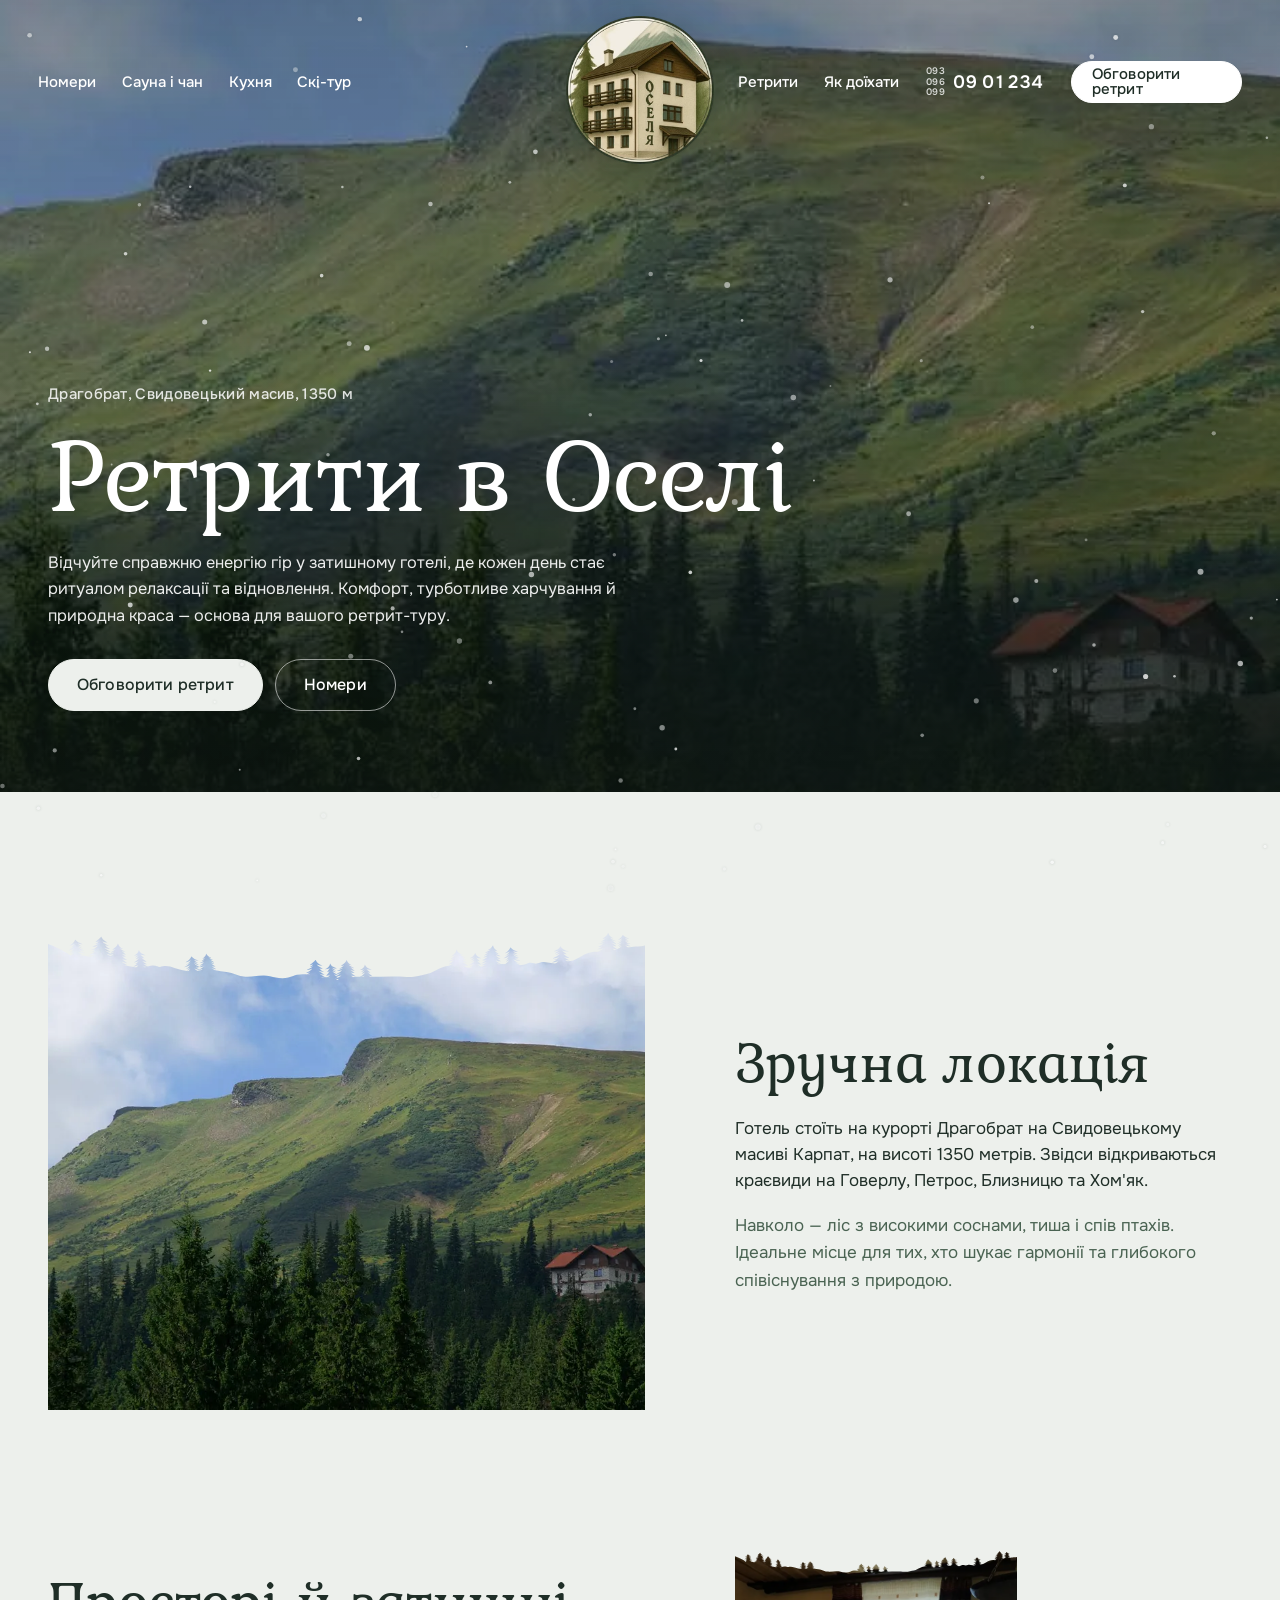
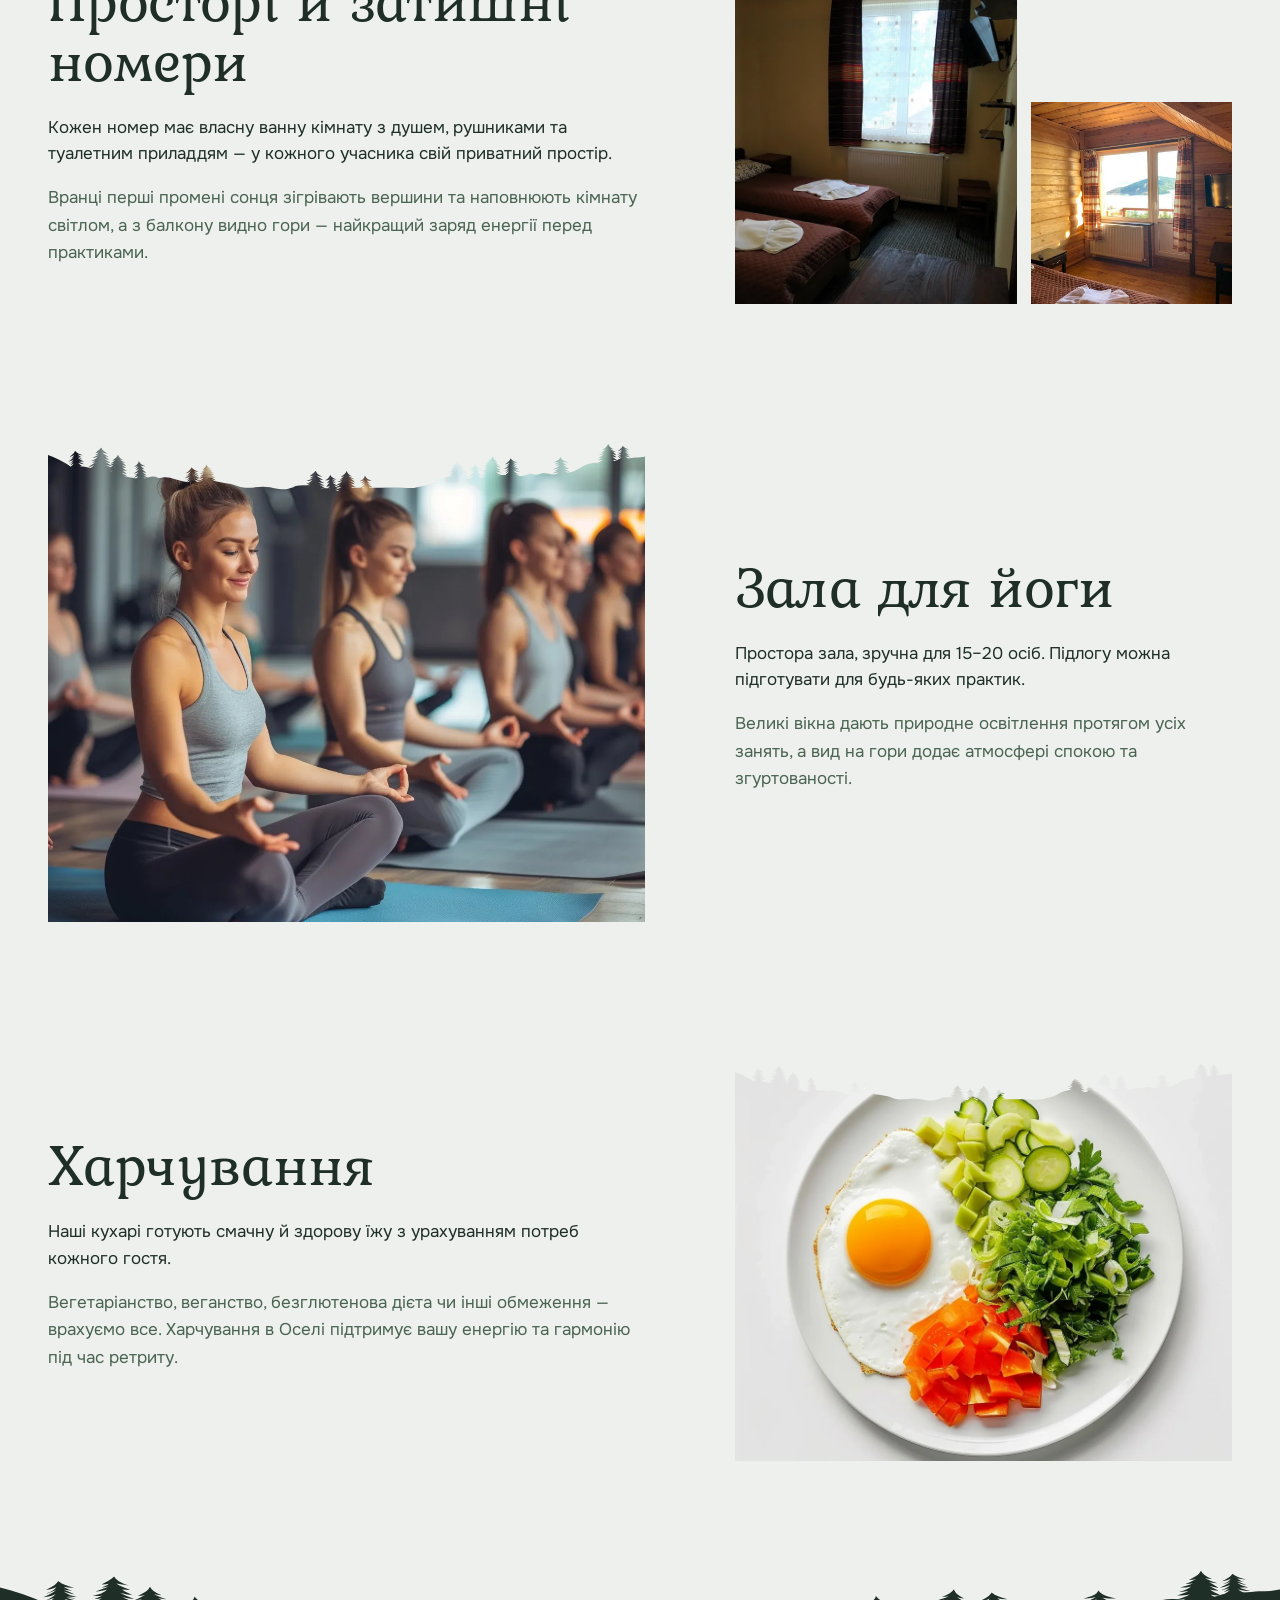
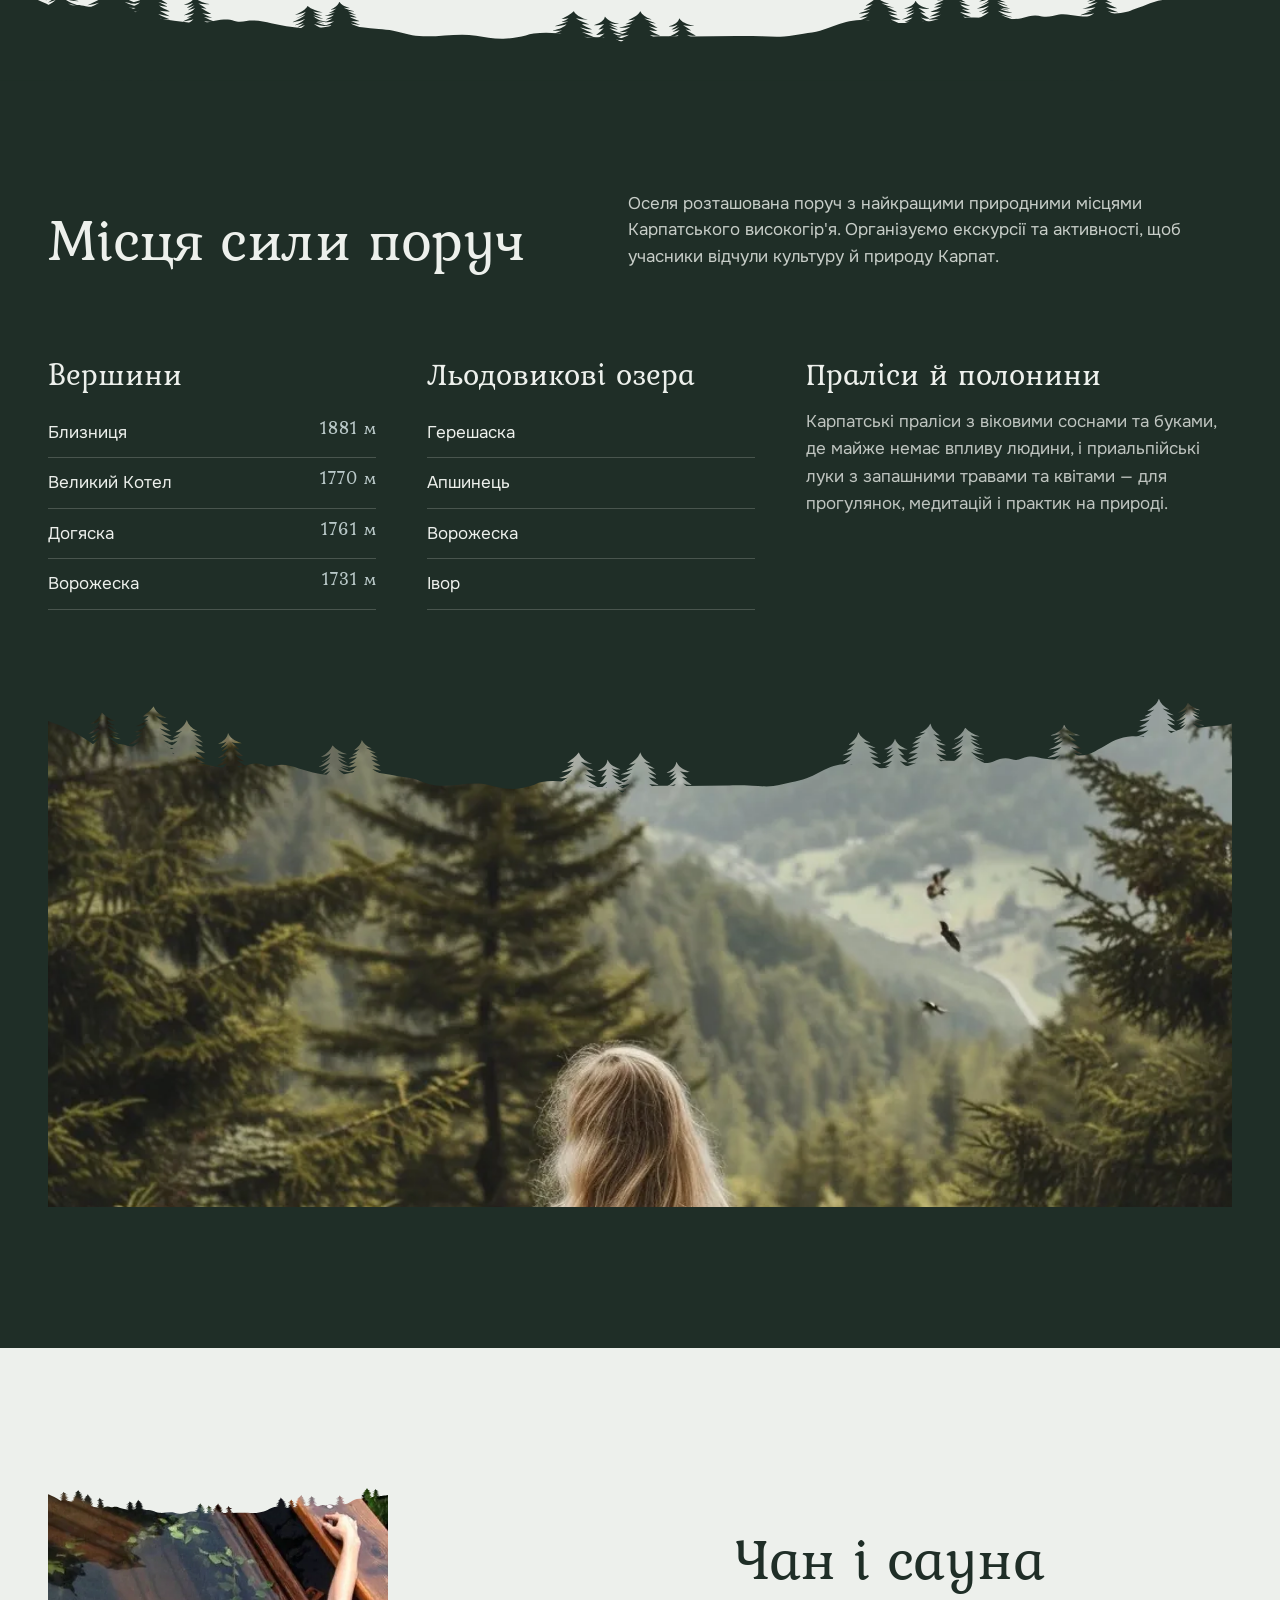
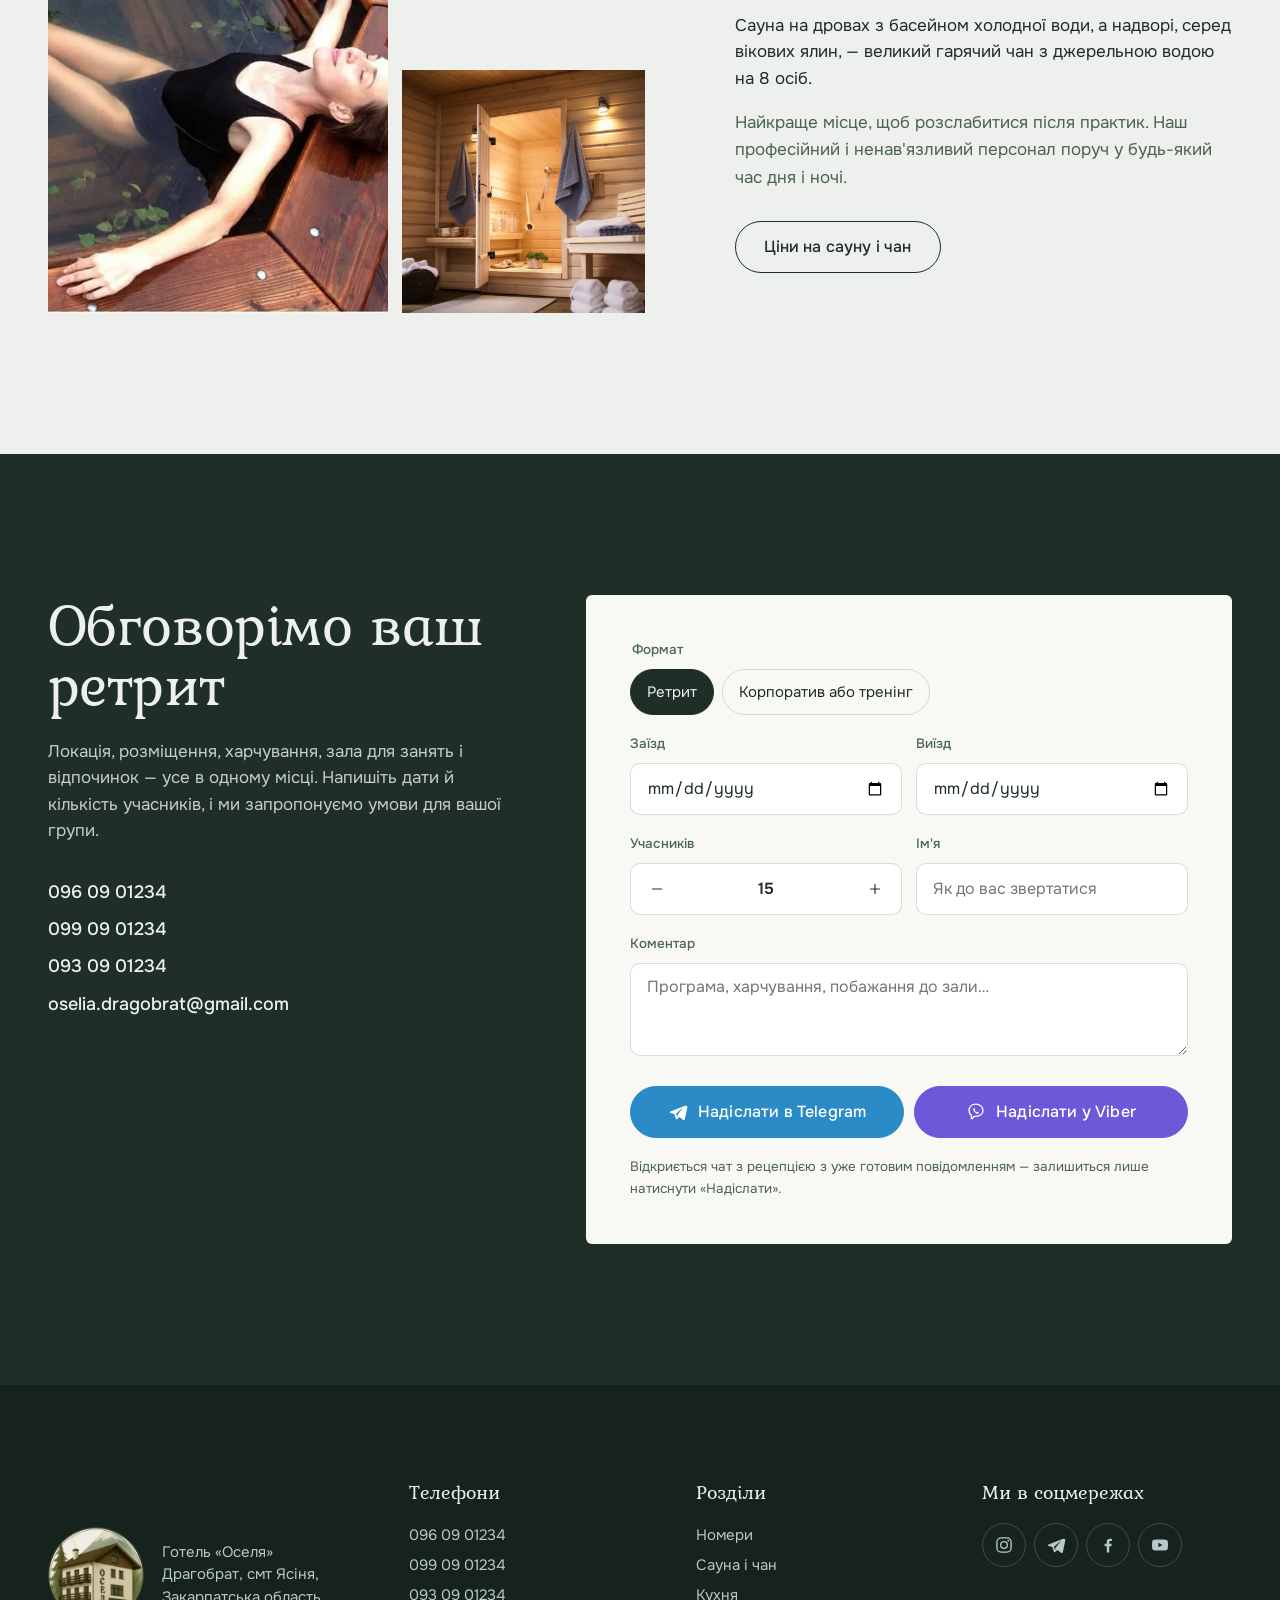
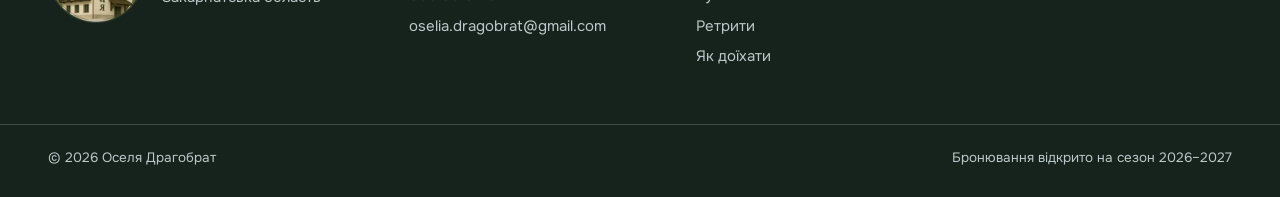
==== retreat.html @ 2bd789b3 "Новий сайт готелю «Оселя»: головна (зима/літо) і сторінка ретритів Co-Authored-By: Claude Opus 5.5 <" ====
<!doctype html>
<html lang="uk">
<head>
<meta charset="utf-8">
<meta name="viewport" content="width=device-width, initial-scale=1, viewport-fit=cover">
<title>Ретрити в Оселі — йога-тури та корпоративи на Драгобраті</title>
<meta name="description" content="Ретрити, йога-тури та корпоративи в готелі Оселя на Драгобраті: зала для йоги на 15–20 осіб, номери з видом на гори, харчування з урахуванням дієт, чан і сауна.">
<meta name="theme-color" content="#1F2E27">
<meta property="og:type" content="website">
<meta property="og:title" content="Ретрити в Оселі, Драгобрат">
<meta property="og:description" content="Готель на Драгобраті: номери з видом на Говерлу, сауна, чан, домашня кухня, скі-тури з гідами.">
<meta property="og:image" content="assets/img/poster-hero-desktop.webp">
<link rel="icon" type="image/png" href="favicon.png">
<link rel="apple-touch-icon" href="apple-touch-icon.png">
<link rel="preload" href="assets/fonts/kurale-cyrillic-400-normal.woff2" as="font" type="font/woff2" crossorigin>
<link rel="preload" href="assets/fonts/onest-cyrillic-400-normal.woff2" as="font" type="font/woff2" crossorigin>
<link rel="stylesheet" href="css/styles.css">
<script>
  // Сезон обирається до відмалювання сторінки, щоб не було «стрибка»
  (function () {
    var s = 'winter';
    try {
      var q = new URLSearchParams(location.search).get('season');
      s = q === 'summer' || q === 'winter' ? q : (localStorage.getItem('oselia-season') || 'winter');
    } catch (e) {}
    document.documentElement.setAttribute('data-season', s);
  })();
</script>
</head>
<body class="page-retreat">

<svg class="sprite" aria-hidden="true">
  <symbol id="i-phone" viewBox="0 0 24 24"><path d="M6.6 3.5 9 3l1.8 4.3-2.2 1.6a12 12 0 0 0 6.5 6.5l1.6-2.2L21 15l-.5 2.4a2.6 2.6 0 0 1-2.6 2.1A15.4 15.4 0 0 1 4.5 6.1 2.6 2.6 0 0 1 6.6 3.5Z" fill="none" stroke="currentColor" stroke-width="1.6" stroke-linejoin="round"/></symbol>
  <symbol id="i-telegram" viewBox="0 0 24 24"><path d="M21.4 4.2 2.9 11.3c-1 .4-1 1.5.1 1.8l4.6 1.4 1.8 5.5c.2.7 1.1.9 1.6.4l2.6-2.4 4.8 3.5c.7.5 1.6.1 1.8-.7l3-14.6c.2-1-.8-1.8-1.8-1.4ZM9.6 14.2l8.6-7.7-6.9 9-.3 3-1.4-4.3Z" fill="currentColor"/></symbol>
  <symbol id="i-viber" viewBox="0 0 24 24"><path d="M12 2.5c-4.6 0-8.3 2.8-8.3 7.6 0 2.7 1 4.6 2.8 5.8v3.6c0 .5.6.8 1 .4l2.6-2.7c.6.1 1.2.1 1.9.1 4.6 0 8.3-2.8 8.3-7.2S16.6 2.5 12 2.5Z" fill="none" stroke="currentColor" stroke-width="1.6" stroke-linejoin="round"/><path d="M9.2 7.3c.3-.2.7-.2.9.1l.8 1.2c.2.3.1.7-.1.9l-.4.3c.4 1 1.2 1.9 2.2 2.4l.4-.4c.2-.3.6-.3.9-.1l1.2.8c.3.2.4.6.1.9-.6.8-1.5 1-2.4.6a7.4 7.4 0 0 1-4-4.1c-.3-.9 0-1.8.4-2.6Z" fill="currentColor"/></symbol>
  <symbol id="i-instagram" viewBox="0 0 24 24"><rect x="3.5" y="3.5" width="17" height="17" rx="5" fill="none" stroke="currentColor" stroke-width="1.6"/><circle cx="12" cy="12" r="4" fill="none" stroke="currentColor" stroke-width="1.6"/><circle cx="17.2" cy="6.8" r="1.1" fill="currentColor"/></symbol>
  <symbol id="i-facebook" viewBox="0 0 24 24"><path d="M13.5 21v-7.4h2.6l.4-3h-3V8.7c0-.9.3-1.5 1.5-1.5h1.6V4.5c-.3 0-1.2-.1-2.3-.1-2.3 0-3.8 1.4-3.8 3.9v2.3H7.9v3h2.6V21h3Z" fill="currentColor"/></symbol>
  <symbol id="i-youtube" viewBox="0 0 24 24"><path d="M21.2 7.6a2.5 2.5 0 0 0-1.8-1.8C17.9 5.4 12 5.4 12 5.4s-5.9 0-7.4.4a2.5 2.5 0 0 0-1.8 1.8C2.4 9.1 2.4 12 2.4 12s0 2.9.4 4.4c.2.9.9 1.6 1.8 1.8 1.5.4 7.4.4 7.4.4s5.9 0 7.4-.4c.9-.2 1.6-.9 1.8-1.8.4-1.5.4-4.4.4-4.4s0-2.9-.4-4.4ZM10.1 14.8V9.2l4.9 2.8-4.9 2.8Z" fill="currentColor"/></symbol>
  <symbol id="i-snow" viewBox="0 0 24 24"><g fill="none" stroke="currentColor" stroke-width="1.6" stroke-linecap="round"><path d="M12 2.5v19M3.8 7.2l16.4 9.6M3.8 16.8l16.4-9.6"/><path d="m9.5 4.2 2.5 2 2.5-2M9.5 19.8l2.5-2 2.5 2M4.4 10.4l3.1-.6-1-3M19.6 13.6l-3.1.6 1 3M4.4 13.6l3.1.6-1 3M19.6 10.4l-3.1-.6 1-3"/></g></symbol>
  <symbol id="i-sun" viewBox="0 0 24 24"><g fill="none" stroke="currentColor" stroke-width="1.6" stroke-linecap="round"><circle cx="12" cy="12" r="4.2"/><path d="M12 2.5v2.4M12 19.1v2.4M2.5 12h2.4M19.1 12h2.4M5.3 5.3l1.7 1.7M17 17l1.7 1.7M5.3 18.7 7 17M17 7l1.7-1.7"/></g></symbol>
  <symbol id="i-star" viewBox="0 0 24 24"><path d="m12 3 2.7 5.6 6.1.9-4.4 4.3 1 6.1L12 17l-5.4 2.9 1-6.1-4.4-4.3 6.1-.9L12 3Z" fill="currentColor"/></symbol>
  <symbol id="i-arrow" viewBox="0 0 24 24"><path d="M4 12h15m-5-5 5 5-5 5" fill="none" stroke="currentColor" stroke-width="1.6" stroke-linecap="round" stroke-linejoin="round"/></symbol>
  <symbol id="i-close" viewBox="0 0 24 24"><path d="m6 6 12 12M18 6 6 18" fill="none" stroke="currentColor" stroke-width="1.6" stroke-linecap="round"/></symbol>
  <symbol id="i-play" viewBox="0 0 24 24"><path d="M8 5.5v13l10.5-6.5L8 5.5Z" fill="currentColor"/></symbol>
  <symbol id="i-pin" viewBox="0 0 24 24"><path d="M12 21s-6.5-6.2-6.5-11a6.5 6.5 0 1 1 13 0C18.5 14.8 12 21 12 21Z" fill="none" stroke="currentColor" stroke-width="1.6"/><circle cx="12" cy="10" r="2.4" fill="none" stroke="currentColor" stroke-width="1.6"/></symbol>
  <symbol id="i-ski" viewBox="0 0 24 24"><g fill="none" stroke="currentColor" stroke-width="1.6" stroke-linecap="round" stroke-linejoin="round"><path d="m3 20 9-15 9 15"/><path d="m8.5 11.2 2 1.4 1.5-1.6 1.5 1.6 2-1.4"/></g></symbol>
  <symbol id="i-car" viewBox="0 0 24 24"><g fill="none" stroke="currentColor" stroke-width="1.6" stroke-linejoin="round"><path d="M4 16.5v-4l2-5.2c.2-.5.7-.8 1.2-.8h9.6c.5 0 1 .3 1.2.8l2 5.2v4H4Z"/><path d="M4 12.5h16"/><circle cx="7.6" cy="16.6" r="1.6"/><circle cx="16.4" cy="16.6" r="1.6"/></g></symbol>
  <symbol id="i-parking" viewBox="0 0 24 24"><rect x="4" y="4" width="16" height="16" rx="4" fill="none" stroke="currentColor" stroke-width="1.6"/><path d="M10 17V7.5h3a2.6 2.6 0 0 1 0 5.2h-3" fill="none" stroke="currentColor" stroke-width="1.6" stroke-linejoin="round"/></symbol>
  <symbol id="i-medic" viewBox="0 0 24 24"><path d="M9.5 4h5v5.5H20v5h-5.5V20h-5v-5.5H4v-5h5.5V4Z" fill="none" stroke="currentColor" stroke-width="1.6" stroke-linejoin="round"/></symbol>
  <symbol id="i-people" viewBox="0 0 24 24"><g fill="none" stroke="currentColor" stroke-width="1.6" stroke-linecap="round"><circle cx="9" cy="8" r="3"/><path d="M3.5 19c.6-3.2 2.8-5 5.5-5s4.9 1.8 5.5 5"/><circle cx="16.5" cy="9" r="2.4"/><path d="M15.5 14.1c2.6-.3 4.5 1.3 5 4.4"/></g></symbol>
  <symbol id="i-menu" viewBox="0 0 24 24"><path d="M4 8h16M4 16h16" fill="none" stroke="currentColor" stroke-width="1.6" stroke-linecap="round"/></symbol>
  <symbol id="i-minus" viewBox="0 0 24 24"><path d="M6 12h12" fill="none" stroke="currentColor" stroke-width="1.6" stroke-linecap="round"/></symbol>
  <symbol id="i-plus" viewBox="0 0 24 24"><path d="M6 12h12M12 6v12" fill="none" stroke="currentColor" stroke-width="1.6" stroke-linecap="round"/></symbol>
</svg>

<a class="skip" href="#main">Перейти до змісту</a>

<!-- ============ ХЕДЕР ============ -->
<header class="hdr" data-hdr>
  <div class="hdr__bar">
    <nav class="hdr__nav hdr__nav--left" aria-label="Розділи">
      <a href="index.html#rooms">Номери</a>
      <a href="index.html#warmth">Сауна і чан</a>
      <a href="index.html#kitchen">Кухня</a>
      <a href="index.html#mountains"><span data-only="winter">Скі-тур</span><span data-only="summer">Походи</span></a>
    </nav>

    <a class="hdr__logo" href="index.html" aria-label="Оселя — на головну">
      <img src="assets/logo/emblem_240.webp" srcset="assets/logo/emblem_240.webp 240w, assets/logo/emblem_480.webp 480w" sizes="132px" width="240" height="240" alt="Оселя">
    </a>

    <div class="hdr__nav hdr__nav--right">
      <a href="retreat.html" aria-current="page">Ретрити</a>
      <a href="index.html#location">Як доїхати</a>
      <div class="phone" data-phone>
        <button class="phone__btn" type="button" aria-expanded="false" aria-controls="phone-pop" data-phone-btn>
          <span class="phone__codes" aria-hidden="true"><span>093</span><span>096</span><span>099</span></span>
          <span class="phone__num">09 01234</span>
          <span class="sr">Телефони: 093, 096 або 099 і далі 09 01234</span>
        </button>
        <div class="phone__pop" id="phone-pop" hidden>
          <a href="tel:+380960901234"><span>096 09 01234</span><small>Київстар</small></a>
          <a href="tel:+380990901234"><span>099 09 01234</span><small>Vodafone</small></a>
          <a href="tel:+380930901234"><span>093 09 01234</span><small>lifecell</small></a>
          <div class="phone__msg">
            <a href="https://t.me/oselia_dragobrat" target="_blank" rel="noopener"><svg><use href="#i-telegram"/></svg>Telegram</a>
            <a href="viber://chat?number=%2B380960901234"><svg><use href="#i-viber"/></svg>Viber</a>
          </div>
        </div>
      </div>
      <a class="btn btn--sm hdr__cta" href="#retreat-booking">Обговорити ретрит</a>
    </div>

    <div class="hdr__mob">
      <a class="hdr__icon" href="tel:+380960901234" aria-label="Подзвонити: 096 09 01234"><svg><use href="#i-phone"/></svg></a>
      <button class="hdr__icon" type="button" aria-label="Відкрити меню" aria-expanded="false" aria-controls="mnav" data-burger><svg><use href="#i-menu"/></svg></button>
    </div>
  </div>
</header>

<!-- Мобільне меню -->
<div class="mnav" id="mnav" hidden data-mnav>
  <div class="mnav__top">
    <div class="season" data-season-switch>
      <button type="button" data-set-season="winter"><svg><use href="#i-snow"/></svg>Зима</button>
      <button type="button" data-set-season="summer"><svg><use href="#i-sun"/></svg>Літо</button>
    </div>
    <button class="hdr__icon" type="button" aria-label="Закрити меню" data-mnav-close><svg><use href="#i-close"/></svg></button>
  </div>
  <nav class="mnav__links" aria-label="Розділи">
    <a href="index.html#rooms">Номери</a>
    <a href="index.html#warmth">Сауна, чан і чайна церемонія</a>
    <a href="index.html#kitchen">Кухня</a>
    <a href="index.html#mountains"><span data-only="winter">Скі-тур і прокат</span><span data-only="summer">Походи в гори</span></a>
    <a href="retreat.html" aria-current="page">Ретрити</a>
    <a href="index.html#location">Як доїхати</a>
    <a href="index.html#reviews">Відгуки</a>
  </nav>
  <div class="mnav__contacts">
    <a href="tel:+380960901234">096 09 01234</a>
    <a href="tel:+380990901234">099 09 01234</a>
    <a href="tel:+380930901234">093 09 01234</a>
  </div>
  <a class="btn btn--full" href="#retreat-booking">Обговорити ретрит</a>
</div>

<main id="main">

<section class="rhero" id="top">
  <img class="rhero__img" src="assets/img/summer-2.webp" alt="" width="706" height="706">
  <div class="rhero__inner wrap">
    <p class="hero__place">Драгобрат, Свидовецький масив, 1350 м</p>
    <h1 class="hero__title">Ретрити в Оселі</h1>
    <p class="hero__lead">Відчуйте справжню енергію гір у затишному готелі, де кожен день стає ритуалом релаксації та відновлення. Комфорт, турботливе харчування й природна краса — основа для вашого ретрит-туру.</p>
    <div class="hero__actions">
      <a class="btn btn--light" href="#retreat-booking">Обговорити ретрит</a>
      <a class="btn btn--ghost" href="index.html#rooms">Номери</a>
    </div>
  </div>
</section>

<section class="rsec">
  <div class="wrap rrow">
    <figure class="rrow__media ridge"><img src="assets/img/summer-1.webp" alt="Свидовець над готелем Оселя влітку" loading="lazy" width="1100" height="706"></figure>
    <div class="rrow__text">
      <h2 class="h2">Зручна локація</h2>
      <p class="lead">Готель стоїть на курорті Драгобрат на Свидовецькому масиві Карпат, на висоті 1350 метрів. Звідси відкриваються краєвиди на Говерлу, Петрос, Близницю та Хом'як.</p>
      <p>Навколо — ліс з високими соснами, тиша і спів птахів. Ідеальне місце для тих, хто шукає гармонії та глибокого співіснування з природою.</p>
    </div>
  </div>

  <div class="wrap rrow rrow--rev">
    <figure class="rrow__media rrow__media--pair">
      <img class="ridge" src="assets/img/twin-5-s.webp" alt="Номер з видом на гори" loading="lazy" width="800" height="800">
      <img src="assets/img/double-1-s.webp" alt="Номер з балконом" loading="lazy" width="800" height="800">
    </figure>
    <div class="rrow__text">
      <h2 class="h2">Просторі й затишні номери</h2>
      <p class="lead">Кожен номер має власну ванну кімнату з душем, рушниками та туалетним приладдям — у кожного учасника свій приватний простір.</p>
      <p>Вранці перші промені сонця зігрівають вершини та наповнюють кімнату світлом, а з балкону видно гори — найкращий заряд енергії перед практиками.</p>
    </div>
  </div>

  <div class="wrap rrow">
    <figure class="rrow__media ridge"><img src="assets/img/retreat-yoga.webp" alt="Заняття йогою в залі" loading="lazy" width="1024" height="1024"></figure>
    <div class="rrow__text">
      <h2 class="h2">Зала для йоги</h2>
      <p class="lead">Простора зала, зручна для 15–20 осіб. Підлогу можна підготувати для будь-яких практик.</p>
      <p>Великі вікна дають природне освітлення протягом усіх занять, а вид на гори додає атмосфері спокою та згуртованості.</p>
    </div>
  </div>

  <div class="wrap rrow rrow--rev">
    <figure class="rrow__media ridge"><img src="assets/img/retreat-food.webp" alt="Здоровий сніданок" loading="lazy" width="1024" height="1024"></figure>
    <div class="rrow__text">
      <h2 class="h2">Харчування</h2>
      <p class="lead">Наші кухарі готують смачну й здорову їжу з урахуванням потреб кожного гостя.</p>
      <p>Вегетаріанство, веганство, безглютенова дієта чи інші обмеження — врахуємо все. Харчування в Оселі підтримує вашу енергію та гармонію під час ретриту.</p>
    </div>
  </div>
</section>

<section class="mount rpower">
  <div class="mount__ridge" aria-hidden="true"></div>
  <div class="wrap">
    <div class="mount__head">
      <h2 class="h2">Місця сили поруч</h2>
      <p class="lead">Оселя розташована поруч з найкращими природними місцями Карпатського високогір'я. Організуємо екскурсії та активності, щоб учасники відчули культуру й природу Карпат.</p>
    </div>
    <div class="places">
      <div class="places__col">
        <h3 class="h3">Вершини</h3>
        <ul>
          <li><span>Близниця</span><b>1881 м</b></li>
          <li><span>Великий Котел</span><b>1770 м</b></li>
          <li><span>Догяска</span><b>1761 м</b></li>
          <li><span>Ворожеска</span><b>1731 м</b></li>
        </ul>
      </div>
      <div class="places__col">
        <h3 class="h3">Льодовикові озера</h3>
        <ul>
          <li><span>Герешаска</span></li>
          <li><span>Апшинець</span></li>
          <li><span>Ворожеска</span></li>
          <li><span>Івор</span></li>
        </ul>
      </div>
      <div class="places__col places__col--text">
        <h3 class="h3">Праліси й полонини</h3>
        <p>Карпатські праліси з віковими соснами та буками, де майже немає впливу людини, і приальпійські луки з запашними травами та квітами — для прогулянок, медитацій і практик на природі.</p>
      </div>
    </div>
    <figure class="places__photo ridge"><img src="assets/img/retreat-nature.webp" alt="Гостя медитує над смерековим лісом" loading="lazy" width="1024" height="1024"></figure>
  </div>
</section>

<section class="rsec">
  <div class="wrap rrow">
    <figure class="rrow__media rrow__media--pair">
      <img class="ridge" src="assets/img/chan-2.webp" alt="Гарячий чан у лісі" loading="lazy" width="625" height="625">
      <img src="assets/img/sauna-6-s.webp" alt="Сауна" loading="lazy" width="800" height="800">
    </figure>
    <div class="rrow__text">
      <h2 class="h2">Чан і сауна</h2>
      <p class="lead">Сауна на дровах з басейном холодної води, а надворі, серед вікових ялин, — великий гарячий чан з джерельною водою на 8 осіб.</p>
      <p>Найкраще місце, щоб розслабитися після практик. Наш професійний і ненав'язливий персонал поруч у будь-який час дня і ночі.</p>
      <a class="btn btn--line" href="index.html#warmth">Ціни на сауну і чан</a>
    </div>
  </div>
</section>

<section class="booking" id="retreat-booking">
  <div class="wrap booking__grid">
    <div class="booking__intro">
      <h2 class="h2">Обговорімо ваш ретрит</h2>
      <p class="lead">Локація, розміщення, харчування, зала для занять і відпочинок — усе в одному місці. Напишіть дати й кількість учасників, і ми запропонуємо умови для вашої групи.</p>
      <div class="booking__phones">
        <a href="tel:+380960901234">096 09 01234</a>
        <a href="tel:+380990901234">099 09 01234</a>
        <a href="tel:+380930901234">093 09 01234</a>
        <a href="mailto:oselia.dragobrat@gmail.com">oselia.dragobrat@gmail.com</a>
      </div>
    </div>

    <form class="bform" data-booking novalidate>
      <fieldset class="bform__what">
        <legend>Формат</legend>
        <div class="chips">
          <label><input type="radio" name="what" value="Ретрит" checked><span>Ретрит</span></label>
          <label><input type="radio" name="what" value="Корпоратив"><span>Корпоратив або тренінг</span></label>
        </div>
      </fieldset>
      <div class="field-row">
        <label class="field"><span data-date-label-in>Заїзд</span><input type="date" name="in" required></label>
        <label class="field" data-out-field><span>Виїзд</span><input type="date" name="out"></label>
      </div>
      <div class="field-row">
        <div class="field">
          <span>Учасників</span>
          <div class="stepper" data-stepper>
            <button type="button" aria-label="Менше учасників" data-step="-1"><svg><use href="#i-minus"/></svg></button>
            <input type="number" name="guests" value="15" min="1" max="40" inputmode="numeric" aria-label="Кількість учасників">
            <button type="button" aria-label="Більше учасників" data-step="1"><svg><use href="#i-plus"/></svg></button>
          </div>
        </div>
        <label class="field"><span>Ім'я</span><input type="text" name="name" autocomplete="given-name" placeholder="Як до вас звертатися"></label>
      </div>
      <label class="field"><span>Коментар</span><textarea name="note" rows="3" placeholder="Програма, харчування, побажання до зали…"></textarea></label>
      <p class="bform__err" data-booking-err role="alert" hidden></p>
      <div class="bform__send">
        <button class="btn btn--tg" type="submit" data-send="telegram"><svg><use href="#i-telegram"/></svg>Надіслати в Telegram</button>
        <button class="btn btn--vb" type="submit" data-send="viber"><svg><use href="#i-viber"/></svg>Надіслати у Viber</button>
      </div>
      <p class="bform__hint">Відкриється чат з рецепцією з уже готовим повідомленням — залишиться лише натиснути «Надіслати».</p>
    </form>
  </div>
</section>

</main>


<!-- ============ ФУТЕР ============ -->
<footer class="ftr">
  <div class="wrap ftr__grid">
    <div class="ftr__brand">
      <img src="assets/logo/emblem_240.webp" width="96" height="96" alt="Оселя" loading="lazy">
      <p>Готель «Оселя»<br>Драгобрат, смт Ясіня,<br>Закарпатська область</p>
    </div>
    <div>
      <h3>Телефони</h3>
      <a href="tel:+380960901234">096 09 01234</a>
      <a href="tel:+380990901234">099 09 01234</a>
      <a href="tel:+380930901234">093 09 01234</a>
      <a href="mailto:oselia.dragobrat@gmail.com">oselia.dragobrat@gmail.com</a>
    </div>
    <div>
      <h3>Розділи</h3>
      <a href="index.html#rooms">Номери</a>
      <a href="index.html#warmth">Сауна і чан</a>
      <a href="index.html#kitchen">Кухня</a>
      <a href="retreat.html" aria-current="page">Ретрити</a>
      <a href="index.html#location">Як доїхати</a>
    </div>
    <div>
      <h3>Ми в соцмережах</h3>
      <div class="social">
        <a href="https://www.instagram.com/oselia_dragobrat/" target="_blank" rel="noopener" aria-label="Instagram"><svg><use href="#i-instagram"/></svg></a>
        <a href="https://t.me/oselia_dragobrat" target="_blank" rel="noopener" aria-label="Telegram"><svg><use href="#i-telegram"/></svg></a>
        <a href="https://www.facebook.com/oselia.dragobrat" target="_blank" rel="noopener" aria-label="Facebook"><svg><use href="#i-facebook"/></svg></a>
        <a href="https://www.youtube.com/@oselia" target="_blank" rel="noopener" aria-label="YouTube"><svg><use href="#i-youtube"/></svg></a>
      </div>
    </div>
  </div>
  <div class="wrap ftr__bottom">
    <span>© <span data-year>2026</span> Оселя Драгобрат</span>
    <span>Бронювання відкрито на сезон 2026–2027</span>
  </div>
</footer>

<!-- ============ МОДАЛКИ ============ -->
<div class="toast" data-toast role="status" aria-live="polite" hidden></div>

<canvas class="snow" data-snow aria-hidden="true"></canvas>

<script src="js/main.js" defer></script>
</body>
</html>
---- css/styles.css ----
/* =========================================================
   Оселя — готель на Драгобраті
   Шрифти: Kurale (заголовки, близький до напису на фасаді),
           Onest (текст). Обидва — SIL Open Font License.
   ========================================================= */

@font-face { font-family: "Kurale"; font-style: normal; font-weight: 400; font-display: swap;
  src: url(../assets/fonts/kurale-cyrillic-400-normal.woff2) format("woff2");
  unicode-range: U+0301, U+0400-045F, U+0490-0491, U+04B0-04B1, U+2116; }
@font-face { font-family: "Kurale"; font-style: normal; font-weight: 400; font-display: swap;
  src: url(../assets/fonts/kurale-latin-400-normal.woff2) format("woff2");
  unicode-range: U+0000-00FF, U+0131, U+0152-0153, U+02BB-02BC, U+02C6, U+02DA, U+02DC, U+2000-206F, U+20AC, U+2122, U+2212; }
@font-face { font-family: "Onest"; font-style: normal; font-weight: 400; font-display: swap;
  src: url(../assets/fonts/onest-cyrillic-400-normal.woff2) format("woff2");
  unicode-range: U+0301, U+0400-045F, U+0490-0491, U+04B0-04B1, U+2116; }
@font-face { font-family: "Onest"; font-style: normal; font-weight: 400; font-display: swap;
  src: url(../assets/fonts/onest-latin-400-normal.woff2) format("woff2");
  unicode-range: U+0000-00FF, U+0131, U+0152-0153, U+02BB-02BC, U+02C6, U+02DA, U+02DC, U+2000-206F, U+20AC, U+2122, U+2212; }
@font-face { font-family: "Onest"; font-style: normal; font-weight: 500; font-display: swap;
  src: url(../assets/fonts/onest-cyrillic-500-normal.woff2) format("woff2");
  unicode-range: U+0301, U+0400-045F, U+0490-0491, U+04B0-04B1, U+2116; }
@font-face { font-family: "Onest"; font-style: normal; font-weight: 500; font-display: swap;
  src: url(../assets/fonts/onest-latin-500-normal.woff2) format("woff2");
  unicode-range: U+0000-00FF, U+0131, U+0152-0153, U+02BB-02BC, U+02C6, U+02DA, U+02DC, U+2000-206F, U+20AC, U+2122, U+2212; }
@font-face { font-family: "Onest"; font-style: normal; font-weight: 600; font-display: swap;
  src: url(../assets/fonts/onest-cyrillic-600-normal.woff2) format("woff2");
  unicode-range: U+0301, U+0400-045F, U+0490-0491, U+04B0-04B1, U+2116; }
@font-face { font-family: "Onest"; font-style: normal; font-weight: 600; font-display: swap;
  src: url(../assets/fonts/onest-latin-600-normal.woff2) format("woff2");
  unicode-range: U+0000-00FF, U+0131, U+0152-0153, U+02BB-02BC, U+02C6, U+02DA, U+02DC, U+2000-206F, U+20AC, U+2122, U+2212; }

/* ---------- Токени ---------- */
:root {
  --snow: #EDF0EC;        /* сніг під хмарою — основне тло */
  --paper: #F8F9F5;       /* світліші картки */
  --spruce: #1F2E27;      /* смерека — текст і темні секції */
  --spruce-deep: #16221C;
  --moss: #4A6352;        /* мох — другорядний текст */
  --wood: #6E4C33;        /* дерево балконів */
  --kalyna: #9E2B25;      /* калина — акцент (смуга на гуцульських фіранках) */
  --kalyna-ink: #84221D;
  --mist: #B9C8C8;        /* туман над вершиною на логотипі */
  --line: rgba(31, 46, 39, .16);
  --line-light: rgba(237, 240, 236, .2);

  --f-display: "Kurale", "Georgia", serif;
  --f-text: "Onest", "Helvetica Neue", Arial, sans-serif;

  --wrap: 1240px;
  --gut: clamp(18px, 4vw, 48px);
  --sec: clamp(84px, 11vw, 160px);
  --ease: cubic-bezier(.22, .7, .2, 1);
  --hdr: 84px;
}
html[data-season="summer"] {
  --snow: #F0EFE6;
  --paper: #FAFAF4;
  --mist: #C9CCAF;
  --moss: #4F6440;
}

/* ---------- База ---------- */
*, *::before, *::after { box-sizing: border-box; }
[hidden] { display: none !important; }
html { scroll-behavior: smooth; -webkit-text-size-adjust: 100%; }
body {
  margin: 0;
  background: var(--snow);
  color: var(--spruce);
  font: 400 17px/1.62 var(--f-text);
  -webkit-font-smoothing: antialiased;
  text-rendering: optimizeLegibility;
  overflow-x: hidden;
  transition: background-color .6s var(--ease);
}
img, video { display: block; max-width: 100%; height: auto; }
a { color: inherit; }
button { font: inherit; color: inherit; cursor: pointer; }
p { margin: 0 0 1em; }
h1, h2, h3 { margin: 0; font-weight: 400; }
.sprite { position: absolute; width: 0; height: 0; overflow: hidden; }
.sr { position: absolute !important; width: 1px; height: 1px; overflow: hidden; clip: rect(0 0 0 0); white-space: nowrap; }
.skip { position: absolute; left: 12px; top: -60px; z-index: 100; background: var(--spruce); color: var(--snow); padding: 10px 16px; border-radius: 6px; }
.skip:focus { top: 12px; }
:focus-visible { outline: 2px solid var(--kalyna); outline-offset: 3px; }
svg { width: 1em; height: 1em; flex: none; }

html[data-season="winter"] [data-only="summer"],
html[data-season="summer"] [data-only="winter"] { display: none !important; }

.wrap { width: 100%; max-width: calc(var(--wrap) + var(--gut) * 2); margin: 0 auto; padding: 0 var(--gut); }

.h2 { font-family: var(--f-display); font-size: clamp(2.3rem, 4.6vw, 4.1rem); line-height: 1.02; letter-spacing: -.01em; }
.h3 { font-family: var(--f-display); font-size: clamp(1.6rem, 2.4vw, 2.1rem); line-height: 1.1; }
.lead { font-size: clamp(1.06rem, 1.3vw, 1.2rem); line-height: 1.55; }
.muted { color: var(--moss); }

.sec-head { display: grid; grid-template-columns: minmax(0, 1fr) minmax(0, 1fr); gap: 24px 60px; align-items: end; margin-bottom: clamp(40px, 6vw, 72px); }
.sec-head p { margin: 0; max-width: 46ch; color: var(--moss); justify-self: end; }
@media (max-width: 800px) { .sec-head { grid-template-columns: minmax(0, 1fr); } .sec-head p { justify-self: start; } }

/* Силует гір з Drive — верхній край фото й відео */
.ridge {
  -webkit-mask: url(../assets/img/ridge-mask.svg) top center / 100% auto no-repeat;
          mask: url(../assets/img/ridge-mask.svg) top center / 100% auto no-repeat;
}

/* ---------- Кнопки ---------- */
.btn {
  --b: var(--spruce); --c: var(--snow);
  display: inline-flex; align-items: center; justify-content: center; gap: 10px;
  min-height: 52px; padding: 0 28px;
  border: 1px solid var(--b); border-radius: 999px;
  background: var(--b); color: var(--c);
  font: 500 16px/1 var(--f-text); text-decoration: none; letter-spacing: .01em;
  transition: background-color .3s var(--ease), color .3s var(--ease), border-color .3s var(--ease), transform .3s var(--ease);
}
.btn:hover { background: var(--kalyna); border-color: var(--kalyna); color: #fff; }
.btn:active { transform: scale(.98); }
.btn svg { width: 20px; height: 20px; }
.btn--sm { min-height: 42px; padding: 0 20px; font-size: 15px; }
.btn--full { width: 100%; }
.btn--light { --b: var(--snow); --c: var(--spruce); }
.btn--ghost { background: transparent; border-color: rgba(255,255,255,.55); color: #fff; }
.btn--ghost:hover { background: rgba(255,255,255,.12); border-color: #fff; color: #fff; }
.btn--line { background: transparent; color: var(--spruce); }
.btn--line:hover { background: var(--spruce); border-color: var(--spruce); color: var(--snow); }
.round {
  width: 48px; height: 48px; border-radius: 50%; display: inline-grid; place-items: center;
  border: 1px solid var(--line); background: transparent; transition: background-color .25s, color .25s, border-color .25s;
}
.round svg { width: 20px; height: 20px; }
.round:hover { background: var(--spruce); color: var(--snow); border-color: var(--spruce); }
.link { display: inline-block; margin-top: 28px; font-weight: 500; text-underline-offset: 5px; }
.link:hover { color: var(--kalyna); }

/* ---------- Хедер ---------- */
.hdr { position: fixed; inset: 0 0 auto; z-index: 50; color: #fff; pointer-events: none; }
.hdr__bar {
  position: relative; height: var(--hdr);
  display: grid; grid-template-columns: 1fr auto 1fr; align-items: center; gap: 24px;
  padding: 0 clamp(18px, 3vw, 44px);
  pointer-events: auto;
  transition: height .45s var(--ease), background-color .45s var(--ease), color .45s var(--ease), box-shadow .45s var(--ease);
}
.hdr__bar::after { content: ""; position: absolute; inset: auto 0 0; height: 1px; background: currentColor; opacity: 0; transition: opacity .45s; }
.hdr.is-solid { color: var(--spruce); }
.hdr.is-solid .hdr__bar { --hdr: 68px; background: color-mix(in srgb, var(--snow) 90%, transparent); -webkit-backdrop-filter: blur(14px); backdrop-filter: blur(14px); }
.hdr.is-solid .hdr__bar::after { opacity: .14; }

.hdr__nav { display: flex; align-items: center; gap: clamp(16px, 2vw, 32px); font-size: 15px; font-weight: 500; }
.hdr__nav--right { justify-content: flex-end; }
.hdr__nav > a:not(.btn) { position: relative; text-decoration: none; padding: 6px 0; white-space: nowrap; }
.hdr__nav > a:not(.btn)::after { content: ""; position: absolute; left: 0; right: 0; bottom: 0; height: 1px; background: currentColor; transform: scaleX(0); transform-origin: left; transition: transform .35s var(--ease); }
.hdr__nav > a:not(.btn):hover::after { transform: scaleX(1); }
.hdr__cta { --b: #fff; --c: var(--spruce); }
.hdr.is-solid .hdr__cta { --b: var(--spruce); --c: var(--snow); }

/* Кругла емблема виходить за межі смуги хедера */
.hdr__logo {
  grid-column: 2; align-self: start;
  width: 148px; height: 148px; margin-top: 16px;
  border-radius: 50%;
  filter: drop-shadow(0 10px 24px rgba(10, 20, 15, .28));
  transition: width .45s var(--ease), height .45s var(--ease), margin .45s var(--ease);
}
.hdr__logo img { width: 100%; height: 100%; }
.hdr.is-solid .hdr__logo { width: 108px; height: 108px; margin-top: 10px; filter: drop-shadow(0 8px 18px rgba(10, 20, 15, .18)); }

/* Телефон: три коди оператора + спільний номер */
.phone { position: relative; }
.phone__btn { display: flex; align-items: center; gap: 8px; padding: 6px 2px; border: 0; background: none; }
.phone__codes { display: grid; font-size: 9.5px; line-height: 1.12; font-weight: 600; letter-spacing: .02em; opacity: .78; text-align: right; }
.phone__num { font: 600 18px/1 var(--f-text); font-variant-numeric: tabular-nums; letter-spacing: .01em; white-space: nowrap; }
.phone__pop {
  position: absolute; right: 0; top: calc(100% + 14px); min-width: 250px;
  background: var(--paper); color: var(--spruce); border-radius: 14px; padding: 8px;
  box-shadow: 0 22px 50px -12px rgba(15, 25, 20, .35);
}
.phone__pop > a { display: flex; justify-content: space-between; align-items: baseline; gap: 16px; padding: 12px 14px; border-radius: 9px; text-decoration: none; font-weight: 600; font-variant-numeric: tabular-nums; }
.phone__pop > a small { font-weight: 400; color: var(--moss); font-size: 13px; }
.phone__pop > a:hover { background: var(--snow); }
.phone__msg { display: grid; grid-template-columns: 1fr 1fr; gap: 6px; padding: 8px 6px 4px; border-top: 1px solid var(--line); margin-top: 4px; }
.phone__msg a { display: flex; align-items: center; justify-content: center; gap: 7px; padding: 10px; border-radius: 9px; text-decoration: none; font-size: 14px; font-weight: 500; background: var(--snow); }
.phone__msg a:hover { background: var(--spruce); color: var(--snow); }
.phone__msg svg { width: 18px; height: 18px; }

.hdr__mob { display: none; grid-column: 3; justify-self: end; gap: 6px; }
.hdr__icon { width: 46px; height: 46px; display: inline-grid; place-items: center; border-radius: 50%; border: 1px solid currentColor; border-color: color-mix(in srgb, currentColor 35%, transparent); background: none; color: inherit; }
.hdr__icon svg { width: 21px; height: 21px; }

@media (max-width: 1180px) {
  :root { --hdr: 72px; }
  .hdr__nav { display: none; }
  .hdr__mob { display: flex; }
  .hdr__bar { grid-template-columns: auto 1fr auto; }
  .hdr__logo { grid-column: 1; width: 92px; height: 92px; margin-top: 10px; }
  .hdr.is-solid .hdr__logo { width: 76px; height: 76px; margin-top: 8px; }
  .hdr.is-solid .hdr__bar { --hdr: 62px; }
}

/* Мобільне меню */
.mnav {
  position: fixed; inset: 0; z-index: 70; background: var(--spruce); color: var(--snow);
  display: flex; flex-direction: column; gap: 28px; padding: 18px var(--gut) calc(28px + env(safe-area-inset-bottom));
  overflow-y: auto;
}
.mnav:not([hidden]) { animation: mnavIn .45s var(--ease); }
@keyframes mnavIn { from { opacity: 0; transform: translateY(-12px); } }
.mnav__top { display: flex; justify-content: space-between; align-items: center; }
.mnav__links { display: grid; gap: 4px; }
.mnav__links a { font: 400 clamp(1.8rem, 7vw, 2.4rem)/1.25 var(--f-display); text-decoration: none; }
.mnav__contacts { display: grid; gap: 6px; font-weight: 600; font-size: 18px; margin-top: auto; }
.mnav__contacts a { text-decoration: none; }
.mnav .btn { --b: var(--snow); --c: var(--spruce); }

/* Перемикач сезону */
.season { display: inline-flex; padding: 4px; border-radius: 999px; background: rgba(255,255,255,.14); -webkit-backdrop-filter: blur(10px); backdrop-filter: blur(10px); border: 1px solid rgba(255,255,255,.25); position: relative; }
.season button { position: relative; z-index: 1; display: inline-flex; align-items: center; gap: 7px; padding: 9px 16px; border: 0; background: none; border-radius: 999px; font-size: 14px; font-weight: 500; color: #fff; transition: color .35s var(--ease); }
.season button svg { width: 17px; height: 17px; }
.season::before { content: ""; position: absolute; top: 4px; bottom: 4px; left: 4px; width: calc(50% - 4px); border-radius: 999px; background: #fff; transition: transform .45s var(--ease); }
html[data-season="summer"] .season::before { transform: translateX(100%); }
html[data-season="winter"] .season [data-set-season="winter"],
html[data-season="summer"] .season [data-set-season="summer"] { color: var(--spruce); }
.season button { flex: 1; justify-content: center; }

/* ---------- Стартовий екран ---------- */
.hero { position: relative; min-height: 100vh; min-height: 100svh; color: #fff; display: flex; align-items: flex-end; overflow: hidden; background: var(--spruce); }
.hero__media { position: absolute; inset: 0; }
.hero__video, .hero__summer, .hero__summer img { position: absolute; inset: 0; width: 100%; height: 100%; object-fit: cover; }
.hero__media::after {
  content: ""; position: absolute; inset: 0;
  background:
    linear-gradient(to top, rgba(14, 22, 18, .82) 0%, rgba(14, 22, 18, .35) 42%, rgba(14, 22, 18, 0) 62%),
    linear-gradient(to bottom, rgba(14, 22, 18, .45) 0%, rgba(14, 22, 18, 0) 22%);
}
.hero__summer img { opacity: 0; animation: kb 18s infinite; }
.hero__summer img:nth-child(2) { animation-delay: 9s; }
@keyframes kb {
  0% { opacity: 0; transform: scale(1.08); }
  8% { opacity: 1; }
  50% { opacity: 1; }
  58% { opacity: 0; transform: scale(1); }
  100% { opacity: 0; }
}
.hero__inner { position: relative; display: grid; grid-template-columns: minmax(0, 1fr) auto; align-items: end; gap: 32px; padding-bottom: clamp(56px, 9vh, 96px); padding-top: 180px; }
.hero__place { font-size: 15px; font-weight: 500; letter-spacing: .02em; opacity: .85; margin-bottom: 18px; }
.hero__title { font-family: var(--f-display); font-size: clamp(3.1rem, 8.2vw, 7.4rem); line-height: .95; letter-spacing: -.015em; margin-bottom: 26px; text-wrap: balance; }
.hero__lead { max-width: 52ch; font-size: clamp(1.02rem, 1.25vw, 1.15rem); opacity: .92; }
.hero__actions { display: flex; flex-wrap: wrap; gap: 12px; margin-top: 30px; }
.hero__side { display: grid; justify-items: end; gap: 16px; }

/* Один оркестрований момент — поява стартового екрана */
.hero__text > * { animation: rise 1.1s var(--ease) both; }
.hero__text > :nth-child(2) { animation-delay: .12s; }
.hero__text > :nth-child(3), .hero__text > :nth-child(4) { animation-delay: .26s; }
.hero__text > :nth-child(5) { animation-delay: .38s; }
.hero__side { animation: rise 1.1s .5s var(--ease) both; }
@keyframes rise { from { opacity: 0; transform: translateY(26px); } }

.gbadge { display: flex; align-items: center; gap: 12px; padding: 10px 16px 10px 12px; border-radius: 14px; background: rgba(255,255,255,.12); border: 1px solid rgba(255,255,255,.22); -webkit-backdrop-filter: blur(10px); backdrop-filter: blur(10px); text-decoration: none; font-size: 13px; transition: background-color .3s; }
.gbadge:hover { background: rgba(255,255,255,.2); }
.gbadge__score { font: 400 34px/1 var(--f-display); }
.gbadge__meta { display: grid; gap: 3px; }
.stars { display: inline-flex; gap: 2px; color: #E7B44C; }
.stars svg { width: 14px; height: 14px; }
.stars--lg svg { width: 20px; height: 20px; }

.hero__scroll { position: absolute; left: 50%; bottom: 22px; width: 22px; height: 36px; margin-left: -11px; border: 1.5px solid rgba(255,255,255,.6); border-radius: 12px; }
.hero__scroll span { position: absolute; left: 50%; top: 7px; width: 3px; height: 7px; margin-left: -1.5px; border-radius: 2px; background: #fff; animation: wheel 2s infinite; }
@keyframes wheel { 0% { opacity: 0; transform: translateY(0); } 30% { opacity: 1; } 100% { opacity: 0; transform: translateY(12px); } }

@media (max-width: 800px) {
  .hero__inner { grid-template-columns: minmax(0, 1fr); padding-top: 140px; }
  .hero__side { justify-items: start; grid-row: 1; }
  .hero__scroll { display: none; }
  .hero__actions .btn { flex: 1 1 auto; }
}

/* ---------- Переваги ---------- */
.why { padding: var(--sec) 0 calc(var(--sec) * .7); }
.why__grid { display: grid; grid-template-columns: minmax(0, 4fr) minmax(0, 8fr); gap: 48px clamp(40px, 6vw, 96px); }
.why__title { position: sticky; top: 120px; align-self: start; max-width: 11ch; }
.why__list { list-style: none; margin: 0; padding: 0; display: grid; grid-template-columns: 1fr 1fr; gap: 0 clamp(28px, 4vw, 56px); }
.why__list li { padding: 28px 0 34px; border-top: 1px solid var(--line); }
.why__list li:last-child { grid-column: 1 / -1; }
.why__ic { width: 30px; height: 30px; color: var(--kalyna); margin-bottom: 18px; }
.why__list h3 { font-family: var(--f-display); font-size: 1.55rem; line-height: 1.15; margin-bottom: 10px; }
.why__list p { margin: 0; color: var(--moss); max-width: 52ch; }
@media (max-width: 900px) {
  .why__grid { grid-template-columns: minmax(0, 1fr); }
  .why__title { position: static; max-width: none; }
  .why__list { grid-template-columns: minmax(0, 1fr); }
}

/* ---------- Про нас ---------- */
.about { padding: calc(var(--sec) * .5) 0 var(--sec); }
.about__grid { display: grid; grid-template-columns: minmax(0, 5fr) minmax(0, 6fr); gap: clamp(36px, 7vw, 110px); align-items: center; }
.about__media { margin: 0; aspect-ratio: 4 / 5; background: var(--spruce); }
.about__media video { width: 100%; height: 100%; object-fit: cover; }
.about__text .h2 { margin-bottom: 30px; max-width: 13ch; }
.about__text p:not(.lead) { color: var(--moss); max-width: 58ch; }
.facts { display: grid; grid-template-columns: repeat(3, 1fr); gap: 20px; margin: 42px 0 0; }
.facts div { border-top: 1px solid var(--line); padding-top: 16px; }
.facts dt { font: 400 1.5rem/1.1 var(--f-display); margin-bottom: 6px; }
.facts dd { margin: 0; font-size: 14px; color: var(--moss); }
@media (max-width: 900px) {
  .about__grid { grid-template-columns: minmax(0, 1fr); }
  .about__media { max-width: 520px; }
  .facts { grid-template-columns: minmax(0, 1fr); gap: 0; }
  .facts div { display: flex; justify-content: space-between; align-items: baseline; gap: 16px; padding: 14px 0; }
  .facts dd { text-align: right; }
}

/* ---------- Номери ---------- */
.rooms { padding: var(--sec) 0; background: var(--paper); }
.rooms__grid { display: grid; grid-template-columns: repeat(3, minmax(0, 1fr)); gap: clamp(24px, 3vw, 40px); }
.room { display: flex; flex-direction: column; }
.room__photo { position: relative; aspect-ratio: 4 / 5; overflow: hidden; margin-bottom: 24px; cursor: pointer; border: 0; padding: 0; background: var(--snow); }
.room__photo img { width: 100%; height: 100%; object-fit: cover; transition: transform 1.2s var(--ease); }
.room__photo:hover img { transform: scale(1.045); }
.room__count { position: absolute; right: 14px; bottom: 14px; padding: 6px 12px; border-radius: 999px; background: rgba(20, 30, 25, .62); color: #fff; font-size: 13px; -webkit-backdrop-filter: blur(6px); backdrop-filter: blur(6px); }
.room__name { font: 400 clamp(1.7rem, 2.3vw, 2.05rem)/1.08 var(--f-display); margin-bottom: 8px; }
.room__meta { display: flex; flex-wrap: wrap; gap: 6px 16px; color: var(--moss); font-size: 15px; margin-bottom: 14px; }
.room__short { color: var(--moss); font-size: 15.5px; margin-bottom: 20px; }
.room__price { margin-top: auto; padding-top: 18px; border-top: 1px solid var(--line); display: flex; justify-content: space-between; align-items: baseline; gap: 12px; margin-bottom: 18px; }
.room__price span { font-size: 14px; color: var(--moss); }
.room__price b { font: 400 1.45rem/1 var(--f-display); white-space: nowrap; }
.room__actions { display: grid; grid-template-columns: 1fr 1fr; gap: 10px; }
.room__actions .btn { min-height: 48px; padding: 0 16px; font-size: 15px; }
@media (max-width: 1000px) { .rooms__grid { grid-template-columns: repeat(2, minmax(0, 1fr)); } }
@media (max-width: 640px) {
  .rooms__grid { grid-template-columns: minmax(0, 1fr); gap: 56px; }
  .room__photo { aspect-ratio: 5 / 4; }
}

/* ---------- Сауна, чан, чай ---------- */
.warmth { padding: var(--sec) 0; }
.spa { display: grid; grid-template-columns: minmax(0, 7fr) minmax(0, 5fr); gap: clamp(32px, 6vw, 96px); align-items: center; margin-bottom: clamp(72px, 10vw, 140px); }
.spa--chan { grid-template-columns: minmax(0, 5fr) minmax(0, 7fr); }
.spa--chan .spa__photos { order: 2; }
.spa__photos { display: grid; grid-template-columns: 1.6fr 1fr; grid-template-rows: 1fr 1fr; gap: 14px; aspect-ratio: 13 / 10; }
.spa__photos img { width: 100%; height: 100%; object-fit: cover; }
.spa__photos img:first-child { grid-row: 1 / 3; }
.spa--chan .spa__photos { grid-template-columns: minmax(0, 1fr); grid-template-rows: 1.5fr 1fr; aspect-ratio: auto; }
.spa--chan .spa__photos img:first-child { grid-row: auto; aspect-ratio: 16 / 11; }
.spa--chan .spa__photos img:last-child { aspect-ratio: 16 / 7; object-position: center 18%; }
.spa__text .h3 { font-size: clamp(2.2rem, 3.6vw, 3.1rem); margin-bottom: 18px; }
.spa__text > p { color: var(--moss); }
.price { list-style: none; padding: 0; margin: 26px 0 30px; }
.price li { display: flex; align-items: baseline; gap: 10px; padding: 9px 0; }
.price li span { color: var(--moss); }
.price li::after { content: ""; order: 1; flex: 1; border-bottom: 1px dotted rgba(31, 46, 39, .35); transform: translateY(-4px); }
.price li b { order: 2; font: 400 1.25rem/1 var(--f-display); white-space: nowrap; }
.price li:first-child b { font-size: 1.6rem; color: var(--kalyna); }
@media (max-width: 900px) {
  .spa, .spa--chan { grid-template-columns: minmax(0, 1fr); }
  .spa--chan .spa__photos { order: 0; }
}

.tea { display: grid; grid-template-columns: minmax(0, 4fr) minmax(0, 5fr) minmax(0, 3fr); gap: clamp(28px, 4vw, 60px); align-items: center; padding: clamp(28px, 4vw, 56px); background: var(--spruce); color: var(--snow); }
.tea__media { aspect-ratio: 4 / 5; border-radius: 999px 999px 0 0; overflow: hidden; background: #000; }
.tea__media video { width: 100%; height: 100%; object-fit: cover; }
.tea .h3 { font-size: clamp(2.2rem, 3.6vw, 3.1rem); margin-bottom: 18px; }
.tea__text p { color: color-mix(in srgb, var(--snow) 80%, transparent); }
.tea .muted { color: var(--mist); }
.tea .btn--line { color: var(--snow); border-color: var(--snow); }
.tea .btn--line:hover { background: var(--snow); color: var(--spruce); }
.tea__still { align-self: end; aspect-ratio: 4 / 5; object-fit: cover; width: 100%; transform: translateY(clamp(28px, 4vw, 56px)); }
@media (max-width: 900px) {
  .tea { grid-template-columns: 1fr 1fr; }
  .tea__text { grid-column: 1 / -1; grid-row: 1; }
  .tea__still { transform: none; }
}

/* ---------- Кухня (рамка з фестонами, як на референсі) ---------- */
.kitchen { padding: calc(var(--sec) * .4) 0 var(--sec); }
.kitchen__grid { display: grid; grid-template-columns: minmax(0, 6fr) minmax(0, 5fr); gap: clamp(28px, 4vw, 56px); align-items: stretch; }
.kitchen__card {
  --r: 11px;
  background: var(--kalyna);
  padding: calc(var(--r) * 2.6);
  -webkit-mask:
    radial-gradient(var(--r) at var(--r) var(--r), #000 calc(98% - .5px), #0000 calc(100% + .5px)) round calc(-1 * var(--r)) calc(-1 * var(--r)) / calc(2 * var(--r)) calc(2 * var(--r)),
    linear-gradient(#000 0 0) 50% / calc(100% - 2 * var(--r)) calc(100% - 2 * var(--r)) no-repeat;
          mask:
    radial-gradient(var(--r) at var(--r) var(--r), #000 calc(98% - .5px), #0000 calc(100% + .5px)) round calc(-1 * var(--r)) calc(-1 * var(--r)) / calc(2 * var(--r)) calc(2 * var(--r)),
    linear-gradient(#000 0 0) 50% / calc(100% - 2 * var(--r)) calc(100% - 2 * var(--r)) no-repeat;
}
.kitchen__frame { height: 100%; background: var(--paper); display: flex; flex-direction: column; align-items: center; justify-content: center; text-align: center; padding: clamp(40px, 6vw, 84px) clamp(24px, 5vw, 72px); }
.kitchen__kicker { font-size: 15px; color: var(--moss); margin-bottom: 14px; }
.kitchen__title { font: 400 clamp(3rem, 6.4vw, 5.6rem)/.95 var(--f-display); color: var(--kalyna-ink); margin-bottom: 24px; }
.kitchen__frame > p:not(.kitchen__kicker) { max-width: 44ch; color: var(--moss); }
.kitchen__ornament { width: 120px; height: 24px; color: var(--kalyna); margin: 10px 0 28px; }
.kitchen__frame .btn { --b: var(--kalyna); --c: #fff; }
.kitchen__frame .btn:hover { --b: var(--spruce); background: var(--spruce); border-color: var(--spruce); }
.kitchen__media { margin: 0; border-radius: 999px 999px 0 0; overflow: hidden; background: var(--spruce); min-height: 480px; }
.kitchen__media video { width: 100%; height: 100%; object-fit: cover; }
@media (max-width: 900px) {
  .kitchen__grid { grid-template-columns: minmax(0, 1fr); }
  .kitchen__media { min-height: 0; aspect-ratio: 4 / 5; max-width: 520px; width: 100%; justify-self: center; }
}

/* ---------- Гори: скі-тур / походи ---------- */
.mount { position: relative; background: var(--spruce); color: var(--snow); padding: calc(var(--sec) * .8) 0 var(--sec); margin-top: clamp(60px, 9vw, 130px); }
.mount__ridge { position: absolute; left: 0; right: 0; bottom: calc(100% - 8px); height: clamp(56px, 9vw, 132px); background: var(--spruce);
  -webkit-mask: url(../assets/img/ridge.svg) 0 0 / 100% 100% no-repeat; mask: url(../assets/img/ridge.svg) 0 0 / 100% 100% no-repeat; }
.mount__head { display: grid; grid-template-columns: minmax(0, 5fr) minmax(0, 6fr); gap: 28px clamp(32px, 6vw, 96px); align-items: end; margin-bottom: clamp(48px, 7vw, 88px); }
.mount__head .lead { margin: 0; color: color-mix(in srgb, var(--snow) 82%, transparent); }
.trips { display: grid; grid-template-columns: repeat(3, minmax(0, 1fr)); gap: clamp(22px, 3vw, 40px); }
.trip img { width: 100%; aspect-ratio: 3 / 2; object-fit: cover; margin-bottom: 22px; }
.trip h3 { font: 400 1.8rem/1.1 var(--f-display); margin-bottom: 6px; }
.trip__meta { color: var(--mist); font-size: 15px; margin-bottom: 12px; }
.trip > p:not(.trip__meta):not(.trip__price) { color: color-mix(in srgb, var(--snow) 75%, transparent); font-size: 15.5px; }
.trip__price { margin: 18px 0 0; padding-top: 16px; border-top: 1px solid var(--line-light); font-size: 14px; color: var(--mist); }
.trip__price b { font: 400 1.6rem/1 var(--f-display); color: var(--snow); margin-right: 8px; }
.trip__price span { display: inline-block; margin-top: 6px; }
.rent { display: grid; grid-template-columns: minmax(0, 6fr) minmax(0, 5fr); gap: clamp(32px, 5vw, 80px); margin-top: clamp(72px, 9vw, 120px); align-items: center; }
.rent__photo img { width: 100%; aspect-ratio: 16 / 10; object-fit: cover; }
.rent__table .h3 { margin-bottom: 4px; }
.rent__table .muted { color: var(--mist); }
.rent dl { margin: 18px 0 30px; }
.rent dl div { display: flex; align-items: baseline; gap: 10px; padding: 10px 0; border-bottom: 1px solid var(--line-light); }
.rent dt { flex: 1; }
.rent dd { margin: 0; font: 400 1.2rem/1 var(--f-display); }
.places { display: grid; grid-template-columns: 1fr 1fr 1.3fr; gap: clamp(28px, 4vw, 64px); }
.places .h3 { margin-bottom: 16px; }
.places ul { list-style: none; padding: 0; margin: 0; }
.places li { display: flex; justify-content: space-between; padding: 11px 0; border-bottom: 1px solid var(--line-light); }
.places li b { font: 400 1.15rem/1 var(--f-display); color: var(--mist); }
.places__col--text p { color: color-mix(in srgb, var(--snow) 78%, transparent); margin-bottom: 26px; }
.places__photo { margin: clamp(56px, 7vw, 96px) 0 0; }
.places__photo img { width: 100%; aspect-ratio: 21 / 9; object-fit: cover; }
@media (max-width: 900px) {
  .mount__head, .rent, .places { grid-template-columns: minmax(0, 1fr); }
  .trips { grid-template-columns: minmax(0, 1fr); gap: 48px; }
  .places__photo img { aspect-ratio: 4 / 3; }
}

/* ---------- Ретрити ---------- */
.retreat-teaser { padding: var(--sec) 0 calc(var(--sec) * .6); }
.retreat-teaser__grid { display: grid; grid-template-columns: minmax(0, 5fr) minmax(0, 6fr); gap: clamp(32px, 7vw, 110px); align-items: center; }
.retreat-teaser img { width: 100%; aspect-ratio: 1; object-fit: cover; }
.retreat-teaser .h2 { margin-bottom: 26px; }
.retreat-teaser .lead { color: var(--moss); margin-bottom: 32px; max-width: 50ch; }
@media (max-width: 900px) { .retreat-teaser__grid { grid-template-columns: minmax(0, 1fr); } .retreat-teaser img { max-width: 520px; } }

/* ---------- Локація ---------- */
.loc { padding: calc(var(--sec) * .6) 0 var(--sec); }
.loc__grid { display: grid; grid-template-columns: minmax(0, 8fr) minmax(0, 3fr); gap: clamp(28px, 4vw, 56px); align-items: start; }
.map { position: relative; }
.map__scroll { overflow-x: auto; overscroll-behavior-x: contain; scrollbar-width: thin; }
.map__canvas { position: relative; min-width: 760px; }
.map__canvas img { width: 100%; }
.map__pin { position: absolute; left: var(--x); top: var(--y); transform: translate(-50%, -50%); text-decoration: none; display: grid; justify-items: center; }
.map__dot { width: 18px; height: 18px; border-radius: 50%; background: var(--kalyna); border: 3px solid #fff; box-shadow: 0 0 0 0 rgba(158, 43, 37, .6); animation: pulse 2.2s infinite; }
@keyframes pulse { 70% { box-shadow: 0 0 0 18px rgba(158, 43, 37, 0); } 100% { box-shadow: 0 0 0 0 rgba(158, 43, 37, 0); } }
.map__label { position: absolute; bottom: calc(100% + 8px); padding: 7px 14px; border-radius: 999px; background: var(--kalyna); color: #fff; font: 400 1.05rem/1 var(--f-display); white-space: nowrap; box-shadow: 0 8px 20px -6px rgba(0,0,0,.35); }
.map__label::after { content: ""; position: absolute; left: 50%; top: 100%; margin-left: -5px; border: 5px solid transparent; border-top-color: var(--kalyna); }
.map__hint { display: none; margin: 12px 0 0; font-size: 14px; color: var(--moss); }
.loc__info { display: grid; gap: 26px; }
.loc__info h3 { font: 400 1.4rem/1.15 var(--f-display); margin-bottom: 6px; }
.loc__info p { margin: 0; color: var(--moss); font-size: 15.5px; }
.loc__info .btn { justify-self: start; }
@media (max-width: 1000px) { .loc__grid { grid-template-columns: minmax(0, 1fr); } .loc__info { grid-template-columns: 1fr 1fr; } }
@media (max-width: 800px) { .map__hint { display: block; } }
@media (max-width: 600px) { .loc__info { grid-template-columns: minmax(0, 1fr); } }

/* ---------- Галерея ---------- */
.gallery { padding: var(--sec) 0; background: var(--spruce); color: var(--snow); }
.sec-head--light p { color: var(--mist); }
.gal { display: grid; grid-template-columns: repeat(4, minmax(0, 1fr)); grid-auto-rows: clamp(160px, 18vw, 250px); gap: 12px; grid-auto-flow: dense; }
.gal__item { position: relative; padding: 0; border: 0; overflow: hidden; background: var(--spruce-deep); }
.gal__item img { width: 100%; height: 100%; object-fit: cover; transition: transform 1s var(--ease), opacity .4s; }
.gal__item:hover img { transform: scale(1.05); }
.gal__item--tall { grid-row: span 2; }
.gal__item--wide { grid-column: span 2; }
.gal__play { position: absolute; left: 50%; top: 50%; width: 54px; height: 54px; margin: -27px 0 0 -27px; padding: 16px 14px 16px 18px; border-radius: 50%; background: rgba(255,255,255,.88); color: var(--spruce); }
@media (max-width: 800px) { .gal { grid-template-columns: repeat(2, minmax(0, 1fr)); grid-auto-rows: 42vw; } }

/* ---------- Відгуки ---------- */
.reviews { padding: var(--sec) 0; overflow: hidden; }
.reviews__head { display: flex; justify-content: space-between; align-items: end; gap: 24px; margin-bottom: 44px; }
.reviews__score { display: flex; align-items: center; gap: 22px; }
.reviews__num { font: 400 clamp(4.4rem, 9vw, 7.4rem)/.85 var(--f-display); }
.reviews__score p { margin: 8px 0 0; color: var(--moss); max-width: 22ch; }
.reviews__nav { display: flex; gap: 10px; }
.reviews__track { display: grid; grid-auto-flow: column; grid-auto-columns: min(400px, 84vw); gap: 20px; overflow-x: auto; scroll-snap-type: x mandatory; scrollbar-width: none; padding-bottom: 6px; }
.reviews__track::-webkit-scrollbar { display: none; }
.rev { scroll-snap-align: start; background: var(--paper); padding: 30px 28px 26px; display: flex; flex-direction: column; border-radius: 4px; }
.rev .stars { margin-bottom: 16px; }
.rev__text { font-size: 16px; line-height: 1.6; display: -webkit-box; -webkit-line-clamp: 7; -webkit-box-orient: vertical; overflow: hidden; margin: 0 0 12px; }
.rev.is-open .rev__text { -webkit-line-clamp: unset; }
.rev__more { align-self: start; border: 0; background: none; padding: 0; color: var(--kalyna); font-weight: 500; font-size: 15px; margin-bottom: 18px; }
.rev__who { margin-top: auto; padding-top: 16px; border-top: 1px solid var(--line); display: flex; justify-content: space-between; gap: 12px; font-size: 14px; }
.rev__who b { font-weight: 600; }
.rev__who span { color: var(--moss); }
@media (max-width: 640px) { .reviews__nav { display: none; } }

/* ---------- Бронювання ---------- */
.booking { padding: var(--sec) 0; background: var(--spruce); color: var(--snow); }
.booking__grid { display: grid; grid-template-columns: minmax(0, 5fr) minmax(0, 7fr); gap: clamp(36px, 6vw, 96px); align-items: start; }
.booking__intro .h2 { margin-bottom: 24px; }
.booking__intro .lead { color: color-mix(in srgb, var(--snow) 82%, transparent); }
.booking__phones { display: grid; gap: 8px; margin-top: 34px; font-size: 18px; font-weight: 500; }
.booking__phones a { text-decoration: none; justify-self: start; }
.booking__phones a:hover { color: var(--mist); }
.bform { background: var(--paper); color: var(--spruce); padding: clamp(24px, 3.5vw, 44px); border-radius: 6px; display: grid; gap: 18px; }
.bform fieldset { border: 0; padding: 0; margin: 0; }
.bform legend, .field > span { display: block; font-size: 13.5px; font-weight: 500; color: var(--moss); margin-bottom: 8px; }
.chips { display: flex; flex-wrap: wrap; gap: 8px; }
.chips label { position: relative; }
.chips input { position: absolute; opacity: 0; pointer-events: none; }
.chips span { display: inline-block; padding: 10px 16px; border-radius: 999px; border: 1px solid var(--line); font-size: 15px; cursor: pointer; transition: background-color .25s, color .25s, border-color .25s; }
.chips input:checked + span { background: var(--spruce); border-color: var(--spruce); color: var(--snow); }
.chips input:focus-visible + span { outline: 2px solid var(--kalyna); outline-offset: 2px; }
.field { display: block; min-width: 0; }
.field input, .field select, .field textarea {
  width: 100%; min-height: 52px; padding: 12px 16px; border: 1px solid var(--line); border-radius: 10px;
  background: #fff; color: var(--spruce); font: 400 16px/1.4 var(--f-text); transition: border-color .2s;
}
.field textarea { resize: vertical; min-height: 76px; }
.field input:focus, .field select:focus, .field textarea:focus { outline: none; border-color: var(--spruce); }
.field input.is-bad { border-color: var(--kalyna); }
.field-row { display: grid; grid-template-columns: 1fr 1fr; gap: 14px; }
.stepper { display: grid; grid-template-columns: 52px 1fr 52px; border: 1px solid var(--line); border-radius: 10px; background: #fff; overflow: hidden; }
.stepper button { border: 0; background: none; display: grid; place-items: center; }
.stepper button:hover { background: var(--snow); }
.stepper svg { width: 18px; height: 18px; }
.stepper input { border: 0; border-radius: 0; text-align: center; min-height: 50px; padding: 0; -moz-appearance: textfield; appearance: textfield; font-weight: 600; }
.stepper input::-webkit-outer-spin-button, .stepper input::-webkit-inner-spin-button { -webkit-appearance: none; margin: 0; }
.bform__err { margin: 0; color: var(--kalyna); font-size: 14.5px; font-weight: 500; }
.bform__send { display: grid; grid-template-columns: 1fr 1fr; gap: 10px; margin-top: 4px; }
.btn--tg { --b: #2A8BC6; --c: #fff; }
.btn--vb { --b: #6E57D8; --c: #fff; }
.btn--tg:hover, .btn--vb:hover { background: var(--spruce); border-color: var(--spruce); }
.bform__hint { margin: 0; font-size: 13.5px; color: var(--moss); }
@media (max-width: 900px) { .booking__grid { grid-template-columns: minmax(0, 1fr); } }
@media (max-width: 520px) { .field-row, .bform__send { grid-template-columns: minmax(0, 1fr); } }

/* ---------- Футер ---------- */
.ftr { background: var(--spruce-deep); color: var(--mist); padding: clamp(56px, 8vw, 96px) 0 28px; font-size: 15px; }
.ftr__grid { display: grid; grid-template-columns: 1.3fr 1fr 1fr 1fr; gap: 36px; }
.ftr__brand { display: flex; gap: 18px; align-items: center; }
.ftr__brand p { margin: 0; line-height: 1.5; }
.ftr h3 { font: 400 1.25rem/1.1 var(--f-display); color: var(--snow); margin-bottom: 14px; }
.ftr__grid > div:not(.ftr__brand) { display: grid; align-content: start; gap: 6px; }
.ftr a { text-decoration: none; justify-self: start; }
.ftr a:hover { color: var(--snow); }
.social { display: flex; gap: 8px; }
.social a { width: 44px; height: 44px; display: grid; place-items: center; border-radius: 50%; border: 1px solid var(--line-light); }
.social a:hover { background: var(--snow); color: var(--spruce); }
.social svg { width: 20px; height: 20px; }
.ftr__bottom { display: flex; justify-content: space-between; flex-wrap: wrap; gap: 10px; margin-top: 56px; padding-top: 22px; border-top: 1px solid var(--line-light); font-size: 13.5px; }
@media (max-width: 900px) { .ftr__grid { grid-template-columns: 1fr 1fr; } .ftr__brand { grid-column: 1 / -1; } }

/* ---------- Модальні вікна ---------- */
.modal { position: fixed; inset: 0; z-index: 80; display: grid; place-items: center; padding: 24px; }
.modal[hidden] { display: none; }
.modal__backdrop { position: absolute; inset: 0; background: rgba(12, 19, 15, .62); -webkit-backdrop-filter: blur(6px); backdrop-filter: blur(6px); animation: fade .35s var(--ease); }
.modal__box { position: relative; width: 100%; max-height: calc(100vh - 48px); max-height: calc(100dvh - 48px); overflow: auto; background: var(--paper); border-radius: 8px; animation: pop .45s var(--ease); overscroll-behavior: contain; }
.modal__box--room { max-width: 1160px; }
.modal__box--menu { max-width: 860px; }
.modal__x { position: absolute; top: 14px; right: 14px; z-index: 3; background: var(--paper); }
@keyframes fade { from { opacity: 0; } }
@keyframes pop { from { opacity: 0; transform: translateY(18px) scale(.985); } }
body.is-locked { overflow: hidden; }

/* Номер у модалці */
.rm { display: grid; grid-template-columns: minmax(0, 7fr) minmax(0, 5fr); }
.rm__gallery { position: relative; background: var(--spruce); min-height: 100%; display: grid; grid-template-rows: 1fr auto; }
.rm__stage { position: relative; aspect-ratio: 4 / 3; overflow: hidden; }
.rm__stage img { position: absolute; inset: 0; width: 100%; height: 100%; object-fit: cover; opacity: 0; transition: opacity .5s var(--ease); }
.rm__stage img.is-on { opacity: 1; }
.rm__arrow { position: absolute; top: 50%; margin-top: -24px; background: rgba(248, 249, 245, .9); border-color: transparent; z-index: 2; }
.rm__arrow--prev { left: 14px; }
.rm__arrow--next { right: 14px; }
.rm__thumbs { display: flex; gap: 8px; padding: 10px; overflow-x: auto; scrollbar-width: none; }
.rm__thumbs button { flex: none; width: 76px; height: 56px; padding: 0; border: 2px solid transparent; border-radius: 4px; overflow: hidden; opacity: .6; background: none; transition: opacity .25s, border-color .25s; }
.rm__thumbs button.is-on { opacity: 1; border-color: var(--snow); }
.rm__thumbs img { width: 100%; height: 100%; object-fit: cover; }
.rm__info { padding: clamp(28px, 3.5vw, 48px); display: flex; flex-direction: column; }
.rm__sub { color: var(--moss); margin-bottom: 6px; font-size: 15px; }
.rm__info h2 { font: 400 clamp(2rem, 3vw, 2.7rem)/1.05 var(--f-display); margin-bottom: 20px; padding-right: 48px; }
.rm__info > p { color: var(--moss); }
.rm__feat { list-style: none; padding: 0; margin: 8px 0 24px; display: flex; flex-wrap: wrap; gap: 8px; }
.rm__feat li { padding: 8px 14px; border-radius: 999px; background: var(--snow); font-size: 14px; }
.rm__price { margin-top: auto; padding-top: 18px; border-top: 1px solid var(--line); display: flex; justify-content: space-between; align-items: baseline; margin-bottom: 18px; gap: 12px; }
.rm__price b { font: 400 1.6rem/1 var(--f-display); }
.rm__price span { font-size: 14px; color: var(--moss); }
@media (max-width: 900px) {
  .modal { padding: 0; align-items: end; }
  .modal__box { max-height: 94vh; max-height: 94dvh; border-radius: 16px 16px 0 0; }
  .rm { grid-template-columns: minmax(0, 1fr); }
}

/* Меню */
.menu__head { text-align: center; padding: clamp(36px, 5vw, 56px) 24px 22px; border-bottom: 1px solid var(--line); }
.menu__head img { margin: 0 auto 14px; }
.menu__head h2 { font: 400 clamp(2.2rem, 4vw, 3.2rem)/1 var(--f-display); color: var(--kalyna-ink); margin-bottom: 8px; }
.menu__head p { margin: 0; color: var(--moss); font-size: 14px; }
.menu__tabs { position: sticky; top: 0; z-index: 2; display: flex; gap: 6px; overflow-x: auto; padding: 12px 20px; background: var(--paper); border-bottom: 1px solid var(--line); scrollbar-width: none; }
.menu__tabs button { flex: none; padding: 8px 14px; border-radius: 999px; border: 1px solid var(--line); background: none; font-size: 14px; white-space: nowrap; }
.menu__tabs button.is-on { background: var(--spruce); color: var(--snow); border-color: var(--spruce); }
.menu__body { padding: 10px clamp(20px, 5vw, 56px) 48px; columns: 2; column-gap: 56px; }
.menu__sec { break-inside: avoid; padding-top: 28px; scroll-margin-top: 70px; }
.menu__sec h3 { font: 400 1.6rem/1.1 var(--f-display); color: var(--kalyna-ink); margin-bottom: 12px; }
.menu__row { display: flex; align-items: baseline; gap: 8px; padding: 6px 0; font-size: 15.5px; }
.menu__row::after { content: ""; order: 1; flex: 1; border-bottom: 1px dotted rgba(31, 46, 39, .35); min-width: 14px; transform: translateY(-4px); }
.menu__row span:first-child { order: 0; }
.menu__row small { order: 2; color: var(--moss); font-size: 13px; white-space: nowrap; }
.menu__row b { order: 3; font-weight: 600; white-space: nowrap; min-width: 64px; text-align: right; font-variant-numeric: tabular-nums; }
@media (max-width: 700px) { .menu__body { columns: 1; } }

/* Лайтбокс */
.lightbox { position: fixed; inset: 0; z-index: 90; background: rgba(10, 15, 12, .94); display: grid; place-items: center; animation: fade .3s; }
.lightbox[hidden] { display: none; }
.lightbox__stage { max-width: min(1200px, 92vw); max-height: 86vh; display: grid; place-items: center; }
.lightbox__stage img, .lightbox__stage video { max-width: 100%; max-height: 86vh; width: auto; object-fit: contain; }
.lightbox .round { position: absolute; color: #fff; border-color: rgba(255,255,255,.3); }
.lightbox .round:hover { background: #fff; color: var(--spruce); }
.lightbox__x { top: 18px; right: 18px; }
.lightbox__nav--prev { left: 18px; top: 50%; margin-top: -24px; }
.lightbox__nav--next { right: 18px; top: 50%; margin-top: -24px; }

/* Тост */
.toast { position: fixed; left: 50%; bottom: 24px; z-index: 95; transform: translateX(-50%); max-width: min(520px, calc(100vw - 32px)); padding: 14px 20px; border-radius: 12px; background: var(--spruce); color: var(--snow); font-size: 15px; box-shadow: 0 16px 40px -10px rgba(0,0,0,.4); animation: rise .45s var(--ease); }
.toast[hidden] { display: none; }

/* Сніг */
.snow { position: fixed; inset: 0; z-index: 40; pointer-events: none; width: 100%; height: 100%; }
html[data-season="summer"] .snow { display: none; }

/* Плавна поява фото номерів — одна мікроанімація на скрол */
.reveal { clip-path: inset(0 0 100% 0); transition: clip-path 1.2s var(--ease); }
.reveal.is-in { clip-path: inset(0 0 0 0); }

@media (prefers-reduced-motion: reduce) {
  *, *::before, *::after { animation-duration: .01ms !important; animation-iteration-count: 1 !important; transition-duration: .01ms !important; scroll-behavior: auto !important; }
  .reveal { clip-path: none; }
  .snow { display: none; }
}

/* =========================================================
   Сторінка «Ретрити»
   ========================================================= */
.rhero { position: relative; min-height: 88vh; min-height: 88svh; display: flex; align-items: flex-end; color: #fff; overflow: hidden; background: var(--spruce); }
.rhero__img { position: absolute; inset: 0; width: 100%; height: 100%; object-fit: cover; animation: kbSlow 24s ease-out both; }
@keyframes kbSlow { from { transform: scale(1.1); } to { transform: scale(1); } }
.rhero::after { content: ""; position: absolute; inset: 0; background: linear-gradient(to top, rgba(14, 22, 18, .8) 0%, rgba(14, 22, 18, .25) 50%, rgba(14, 22, 18, .4) 100%); }
.rhero__inner { position: relative; z-index: 1; padding-top: 190px; padding-bottom: clamp(56px, 9vh, 96px); }
.rhero__inner > * { animation: rise 1.1s var(--ease) both; }
.rhero__inner > :nth-child(2) { animation-delay: .12s; }
.rhero__inner > :nth-child(3) { animation-delay: .24s; }
.rhero__inner > :nth-child(4) { animation-delay: .36s; }
.rsec { padding: var(--sec) 0; }
.rrow { display: grid; grid-template-columns: minmax(0, 6fr) minmax(0, 5fr); gap: clamp(32px, 7vw, 110px); align-items: center; }
.rrow + .rrow { margin-top: clamp(80px, 11vw, 150px); }
.rrow--rev .rrow__media { order: 2; }
.rrow__media { margin: 0; }
.rrow__media > img { width: 100%; aspect-ratio: 5 / 4; object-fit: cover; }
.rrow__media--pair { display: grid; grid-template-columns: 1.4fr 1fr; gap: 14px; align-items: end; }
.rrow__media--pair img { width: 100%; aspect-ratio: 4 / 5; object-fit: cover; }
.rrow__media--pair img + img { aspect-ratio: 1; }
.rrow__text .h2 { margin-bottom: 24px; }
.rrow__text p:not(.lead) { color: var(--moss); }
.rrow__text .btn { margin-top: 12px; }
.rpower { margin-top: clamp(40px, 6vw, 90px); }
@media (max-width: 900px) {
  .rrow { grid-template-columns: minmax(0, 1fr); }
  .rrow--rev .rrow__media { order: 0; }
}
.places__photo img { object-position: center 38%; }
@media (min-width: 901px) { .rm__stage { aspect-ratio: auto; min-height: 420px; height: 100%; } }
.toast { width: max-content; }
@media (max-width: 600px) { .toast { left: 16px; right: 16px; width: auto; max-width: none; transform: none; } }
section[id] { scroll-margin-top: 70px; }
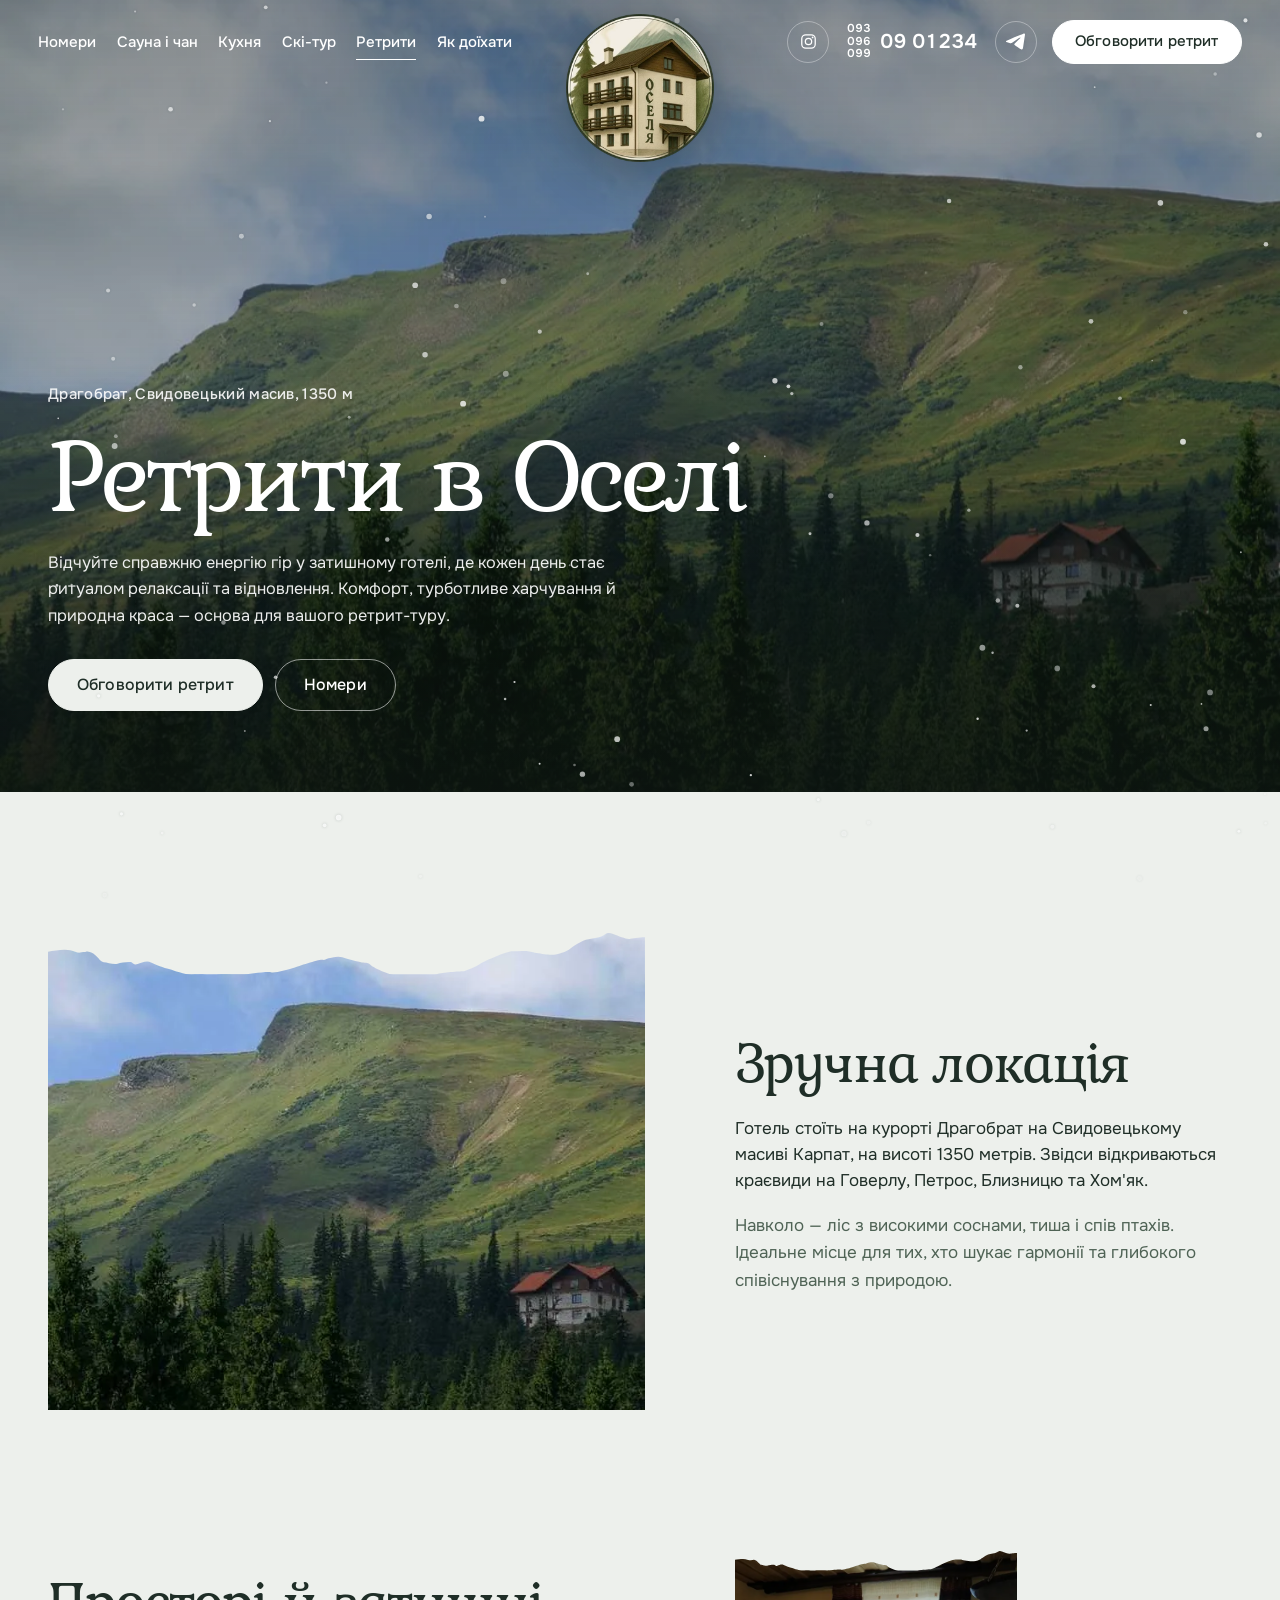
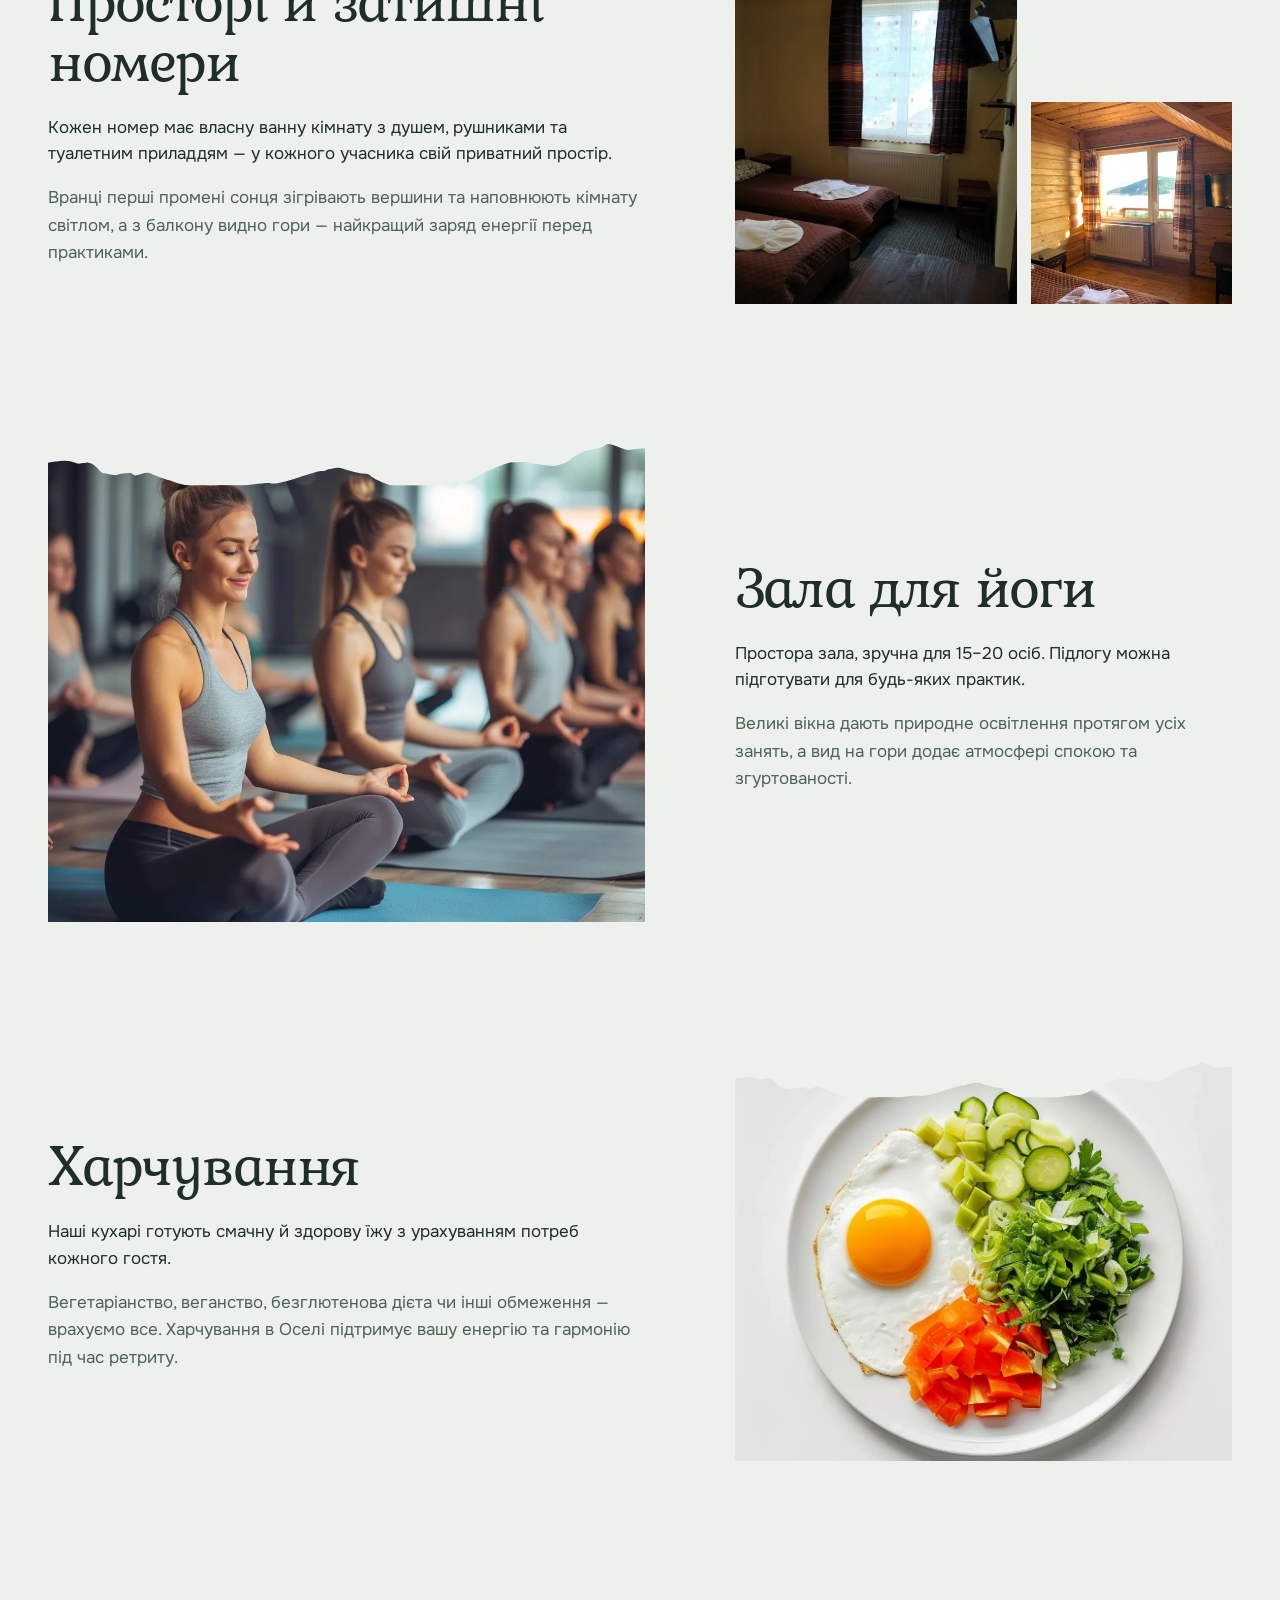
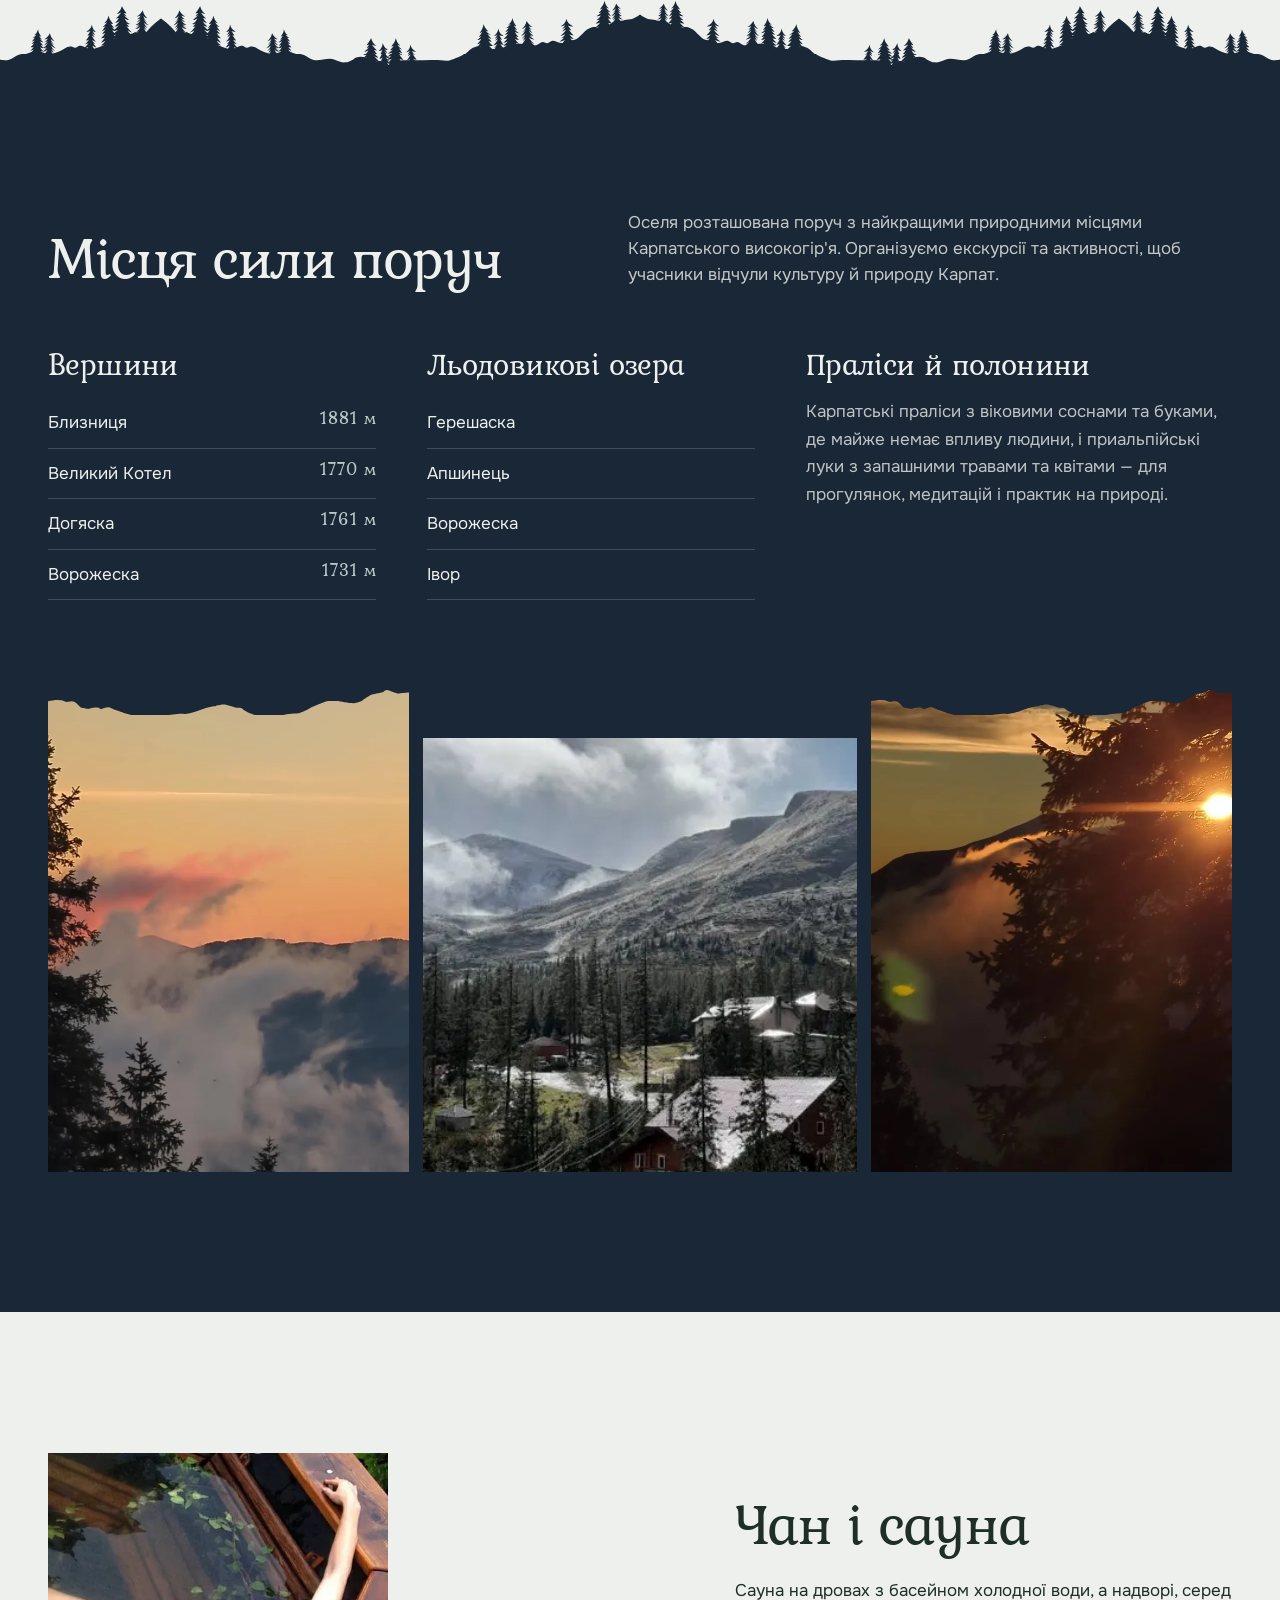
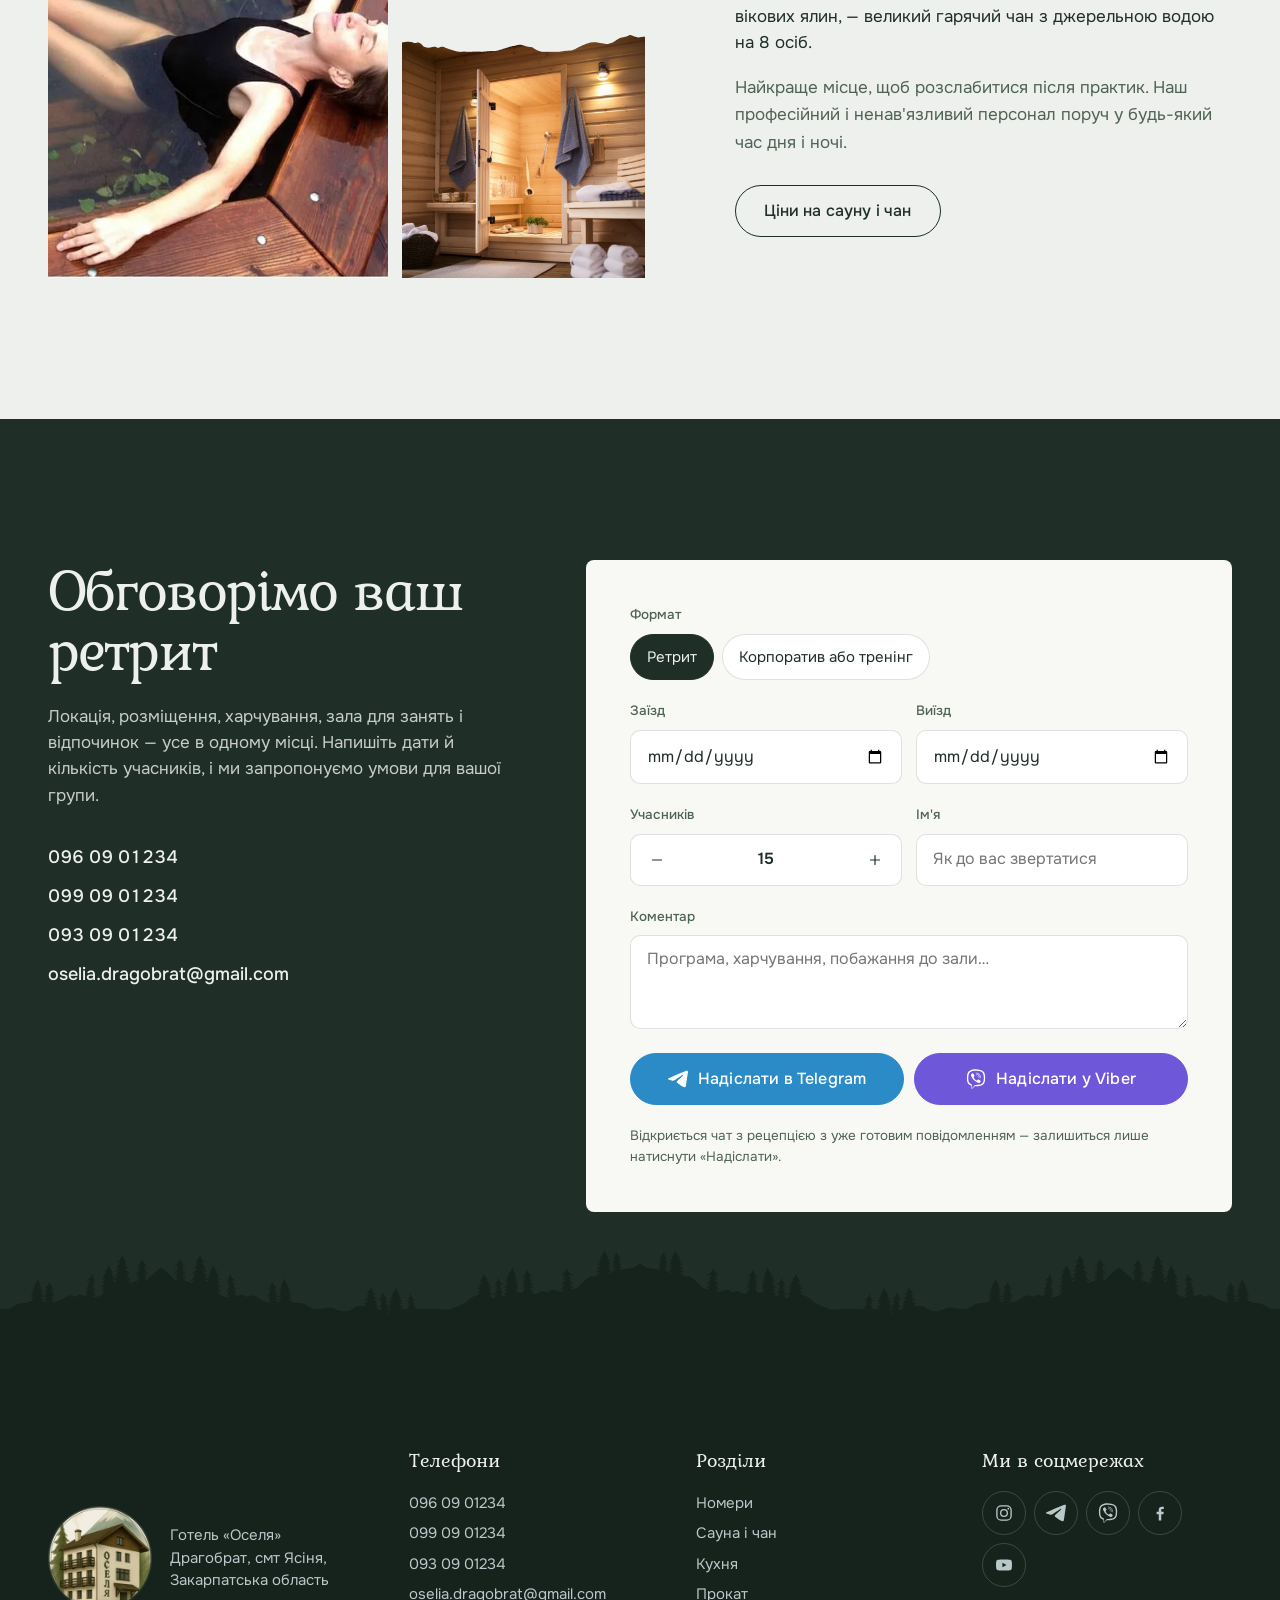
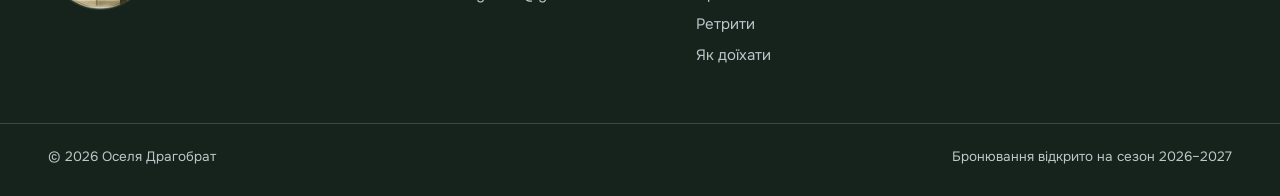
==== commit 877dc054: "Друга версія: новий хедер, бокова панель номерів, цифри, прокат, хвиляста рамка кухні, меню з іконка" ====
--- a/retreat.html
+++ b/retreat.html
@@ -1,5 +1,5 @@
 <!doctype html>
-<html lang="uk">
+<html lang="uk" data-season="winter">
 <head>
 <meta charset="utf-8">
 <meta name="viewport" content="width=device-width, initial-scale=1, viewport-fit=cover">
@@ -15,42 +15,60 @@
 <link rel="preload" href="assets/fonts/kurale-cyrillic-400-normal.woff2" as="font" type="font/woff2" crossorigin>
 <link rel="preload" href="assets/fonts/onest-cyrillic-400-normal.woff2" as="font" type="font/woff2" crossorigin>
 <link rel="stylesheet" href="css/styles.css">
-<script>
-  // Сезон обирається до відмалювання сторінки, щоб не було «стрибка»
-  (function () {
-    var s = 'winter';
-    try {
-      var q = new URLSearchParams(location.search).get('season');
-      s = q === 'summer' || q === 'winter' ? q : (localStorage.getItem('oselia-season') || 'winter');
-    } catch (e) {}
-    document.documentElement.setAttribute('data-season', s);
-  })();
-</script>
 </head>
 <body class="page-retreat">
-
 <svg class="sprite" aria-hidden="true">
+  <symbol id="i-telegram" viewBox="0 0 700 584"><path fill="currentColor" transform="translate(-50 -116.667)" d="M690.322,121.817C690.322,121.817 755.077,96.567 749.68,157.888C747.882,183.138 731.693,271.513 719.102,367.103L675.932,650.265C675.932,650.265 672.335,691.747 639.957,698.962C607.578,706.175 559.013,673.712 550.018,666.497C542.823,661.087 415.113,579.925 370.143,540.247C357.552,529.425 343.162,507.782 371.942,482.532L560.812,302.175C582.397,280.532 603.982,230.032 514.043,291.353L262.218,462.693C262.218,462.693 233.438,480.728 179.477,464.497L62.557,428.425C62.557,428.425 19.387,401.372 93.136,374.317C273.012,289.548 494.258,202.977 690.322,121.817Z"/></symbol>
+  <symbol id="i-viber" viewBox="-0.5 -0.45 23.6 24.9"><path fill="currentColor" d="M20.19,2.337C19.595,1.792 17.185,0.04 11.818,0.017C11.818,0.017 5.485,-0.362 2.4,2.469C0.684,4.185 0.083,6.698 0.014,9.815C-0.055,12.932 -0.132,18.774 5.499,20.362L5.504,20.362L5.499,22.781C5.499,22.781 5.462,23.761 6.106,23.958C6.884,24.202 7.344,23.456 8.089,22.654C8.497,22.213 9.059,21.567 9.486,21.074C10.086,21.133 10.782,21.166 11.487,21.166C13.314,21.166 15.089,20.941 16.785,20.517L16.635,20.549C17.413,20.296 21.815,19.733 22.527,13.892C23.271,7.862 22.173,4.058 20.19,2.337ZM20.842,13.452C20.235,18.327 16.669,18.637 16.013,18.847C14.581,19.211 12.937,19.419 11.244,19.419C10.758,19.419 10.276,19.402 9.799,19.368L9.863,19.372C9.863,19.372 7.425,22.311 6.666,23.075C6.418,23.323 6.145,23.303 6.15,22.808C6.15,22.485 6.169,18.79 6.169,18.79C1.402,17.468 1.678,12.492 1.734,9.893C1.79,7.294 2.278,5.158 3.731,3.724C6.343,1.357 11.72,1.708 11.72,1.708C16.263,1.727 18.438,3.096 18.944,3.555C20.618,4.99 21.471,8.422 20.842,13.451L20.842,13.452ZM14.331,9.664L14.331,9.678C14.331,9.846 14.195,9.982 14.027,9.982C13.864,9.982 13.731,9.854 13.724,9.693L13.724,9.692C13.728,9.65 13.731,9.6 13.731,9.551C13.731,8.75 13.082,8.101 12.281,8.101C12.251,8.101 12.221,8.102 12.192,8.104L12.196,8.104C12.035,8.095 11.908,7.963 11.908,7.801C11.908,7.633 12.044,7.497 12.212,7.497L12.229,7.497L12.228,7.497C12.248,7.496 12.273,7.496 12.297,7.496C13.423,7.496 14.335,8.408 14.335,9.534C14.335,9.58 14.333,9.626 14.33,9.671L14.33,9.665L14.331,9.664ZM15.282,10.195C15.329,8.207 14.087,6.651 11.729,6.477C11.57,6.466 11.446,6.334 11.446,6.174C11.446,6.006 11.582,5.87 11.75,5.87C11.757,5.87 11.765,5.87 11.772,5.871L11.771,5.871L11.788,5.871C14.055,5.871 15.894,7.709 15.894,9.977C15.894,10.058 15.892,10.139 15.887,10.219L15.888,10.208C15.884,10.373 15.75,10.504 15.585,10.504C15.417,10.504 15.281,10.368 15.281,10.2L15.281,10.192L15.282,10.195ZM17.482,10.824L17.482,10.826C17.482,10.994 17.346,11.13 17.178,11.13C17.01,11.13 16.876,10.995 16.875,10.829C16.851,7.007 14.302,4.926 11.213,4.904C11.045,4.904 10.91,4.768 10.91,4.601C10.91,4.434 11.046,4.298 11.213,4.298C14.672,4.322 17.452,6.709 17.48,10.823L17.482,10.824ZM16.957,15.422L16.957,15.431C16.451,16.322 15.504,17.306 14.529,16.992L14.52,16.978C12.688,16.294 11.104,15.4 9.689,14.299L9.73,14.329C8.987,13.737 8.334,13.084 7.761,12.366L7.742,12.341C7.233,11.703 6.756,10.989 6.34,10.235L6.3,10.156C5.843,9.41 5.43,8.548 5.107,7.643L5.077,7.545C4.763,6.57 5.742,5.623 6.638,5.117L6.647,5.117C6.777,5.034 6.935,4.984 7.105,4.984C7.372,4.984 7.61,5.107 7.767,5.298L7.768,5.3C7.768,5.3 8.349,5.993 8.598,6.336C8.832,6.655 9.147,7.166 9.31,7.451C9.404,7.598 9.459,7.778 9.459,7.971C9.459,8.259 9.335,8.518 9.137,8.697L9.136,8.698L8.574,9.148C8.419,9.298 8.323,9.508 8.323,9.74C8.323,9.763 8.324,9.785 8.326,9.807L8.326,9.804C8.905,11.707 10.374,13.176 12.236,13.745L12.278,13.756C12.297,13.758 12.32,13.759 12.342,13.759C12.574,13.759 12.784,13.663 12.934,13.509L13.384,12.947C13.564,12.748 13.823,12.624 14.111,12.624C14.304,12.624 14.483,12.68 14.635,12.776L14.631,12.774C15.444,13.237 16.147,13.746 16.788,14.323L16.777,14.313C16.969,14.467 17.09,14.702 17.09,14.965C17.09,15.134 17.04,15.291 16.953,15.423L16.955,15.42L16.957,15.422Z"/></symbol>
   <symbol id="i-phone" viewBox="0 0 24 24"><path d="M6.6 3.5 9 3l1.8 4.3-2.2 1.6a12 12 0 0 0 6.5 6.5l1.6-2.2L21 15l-.5 2.4a2.6 2.6 0 0 1-2.6 2.1A15.4 15.4 0 0 1 4.5 6.1 2.6 2.6 0 0 1 6.6 3.5Z" fill="none" stroke="currentColor" stroke-width="1.6" stroke-linejoin="round"/></symbol>
-  <symbol id="i-telegram" viewBox="0 0 24 24"><path d="M21.4 4.2 2.9 11.3c-1 .4-1 1.5.1 1.8l4.6 1.4 1.8 5.5c.2.7 1.1.9 1.6.4l2.6-2.4 4.8 3.5c.7.5 1.6.1 1.8-.7l3-14.6c.2-1-.8-1.8-1.8-1.4ZM9.6 14.2l8.6-7.7-6.9 9-.3 3-1.4-4.3Z" fill="currentColor"/></symbol>
-  <symbol id="i-viber" viewBox="0 0 24 24"><path d="M12 2.5c-4.6 0-8.3 2.8-8.3 7.6 0 2.7 1 4.6 2.8 5.8v3.6c0 .5.6.8 1 .4l2.6-2.7c.6.1 1.2.1 1.9.1 4.6 0 8.3-2.8 8.3-7.2S16.6 2.5 12 2.5Z" fill="none" stroke="currentColor" stroke-width="1.6" stroke-linejoin="round"/><path d="M9.2 7.3c.3-.2.7-.2.9.1l.8 1.2c.2.3.1.7-.1.9l-.4.3c.4 1 1.2 1.9 2.2 2.4l.4-.4c.2-.3.6-.3.9-.1l1.2.8c.3.2.4.6.1.9-.6.8-1.5 1-2.4.6a7.4 7.4 0 0 1-4-4.1c-.3-.9 0-1.8.4-2.6Z" fill="currentColor"/></symbol>
-  <symbol id="i-instagram" viewBox="0 0 24 24"><rect x="3.5" y="3.5" width="17" height="17" rx="5" fill="none" stroke="currentColor" stroke-width="1.6"/><circle cx="12" cy="12" r="4" fill="none" stroke="currentColor" stroke-width="1.6"/><circle cx="17.2" cy="6.8" r="1.1" fill="currentColor"/></symbol>
+  <symbol id="i-instagram" viewBox="0 0 24 24"><g fill="none" stroke="currentColor" stroke-width="1.6"><rect x="3.5" y="3.5" width="17" height="17" rx="5"/><circle cx="12" cy="12" r="4"/></g><circle cx="17.2" cy="6.8" r="1.1" fill="currentColor"/></symbol>
   <symbol id="i-facebook" viewBox="0 0 24 24"><path d="M13.5 21v-7.4h2.6l.4-3h-3V8.7c0-.9.3-1.5 1.5-1.5h1.6V4.5c-.3 0-1.2-.1-2.3-.1-2.3 0-3.8 1.4-3.8 3.9v2.3H7.9v3h2.6V21h3Z" fill="currentColor"/></symbol>
   <symbol id="i-youtube" viewBox="0 0 24 24"><path d="M21.2 7.6a2.5 2.5 0 0 0-1.8-1.8C17.9 5.4 12 5.4 12 5.4s-5.9 0-7.4.4a2.5 2.5 0 0 0-1.8 1.8C2.4 9.1 2.4 12 2.4 12s0 2.9.4 4.4c.2.9.9 1.6 1.8 1.8 1.5.4 7.4.4 7.4.4s5.9 0 7.4-.4c.9-.2 1.6-.9 1.8-1.8.4-1.5.4-4.4.4-4.4s0-2.9-.4-4.4ZM10.1 14.8V9.2l4.9 2.8-4.9 2.8Z" fill="currentColor"/></symbol>
+  <symbol id="i-mail" viewBox="0 0 24 24"><g fill="none" stroke="currentColor" stroke-width="1.6" stroke-linejoin="round"><rect x="3.5" y="5.5" width="17" height="13" rx="2.5"/><path d="m4.5 7 7.5 6 7.5-6"/></g></symbol>
   <symbol id="i-snow" viewBox="0 0 24 24"><g fill="none" stroke="currentColor" stroke-width="1.6" stroke-linecap="round"><path d="M12 2.5v19M3.8 7.2l16.4 9.6M3.8 16.8l16.4-9.6"/><path d="m9.5 4.2 2.5 2 2.5-2M9.5 19.8l2.5-2 2.5 2M4.4 10.4l3.1-.6-1-3M19.6 13.6l-3.1.6 1 3M4.4 13.6l3.1.6-1 3M19.6 10.4l-3.1-.6 1-3"/></g></symbol>
   <symbol id="i-sun" viewBox="0 0 24 24"><g fill="none" stroke="currentColor" stroke-width="1.6" stroke-linecap="round"><circle cx="12" cy="12" r="4.2"/><path d="M12 2.5v2.4M12 19.1v2.4M2.5 12h2.4M19.1 12h2.4M5.3 5.3l1.7 1.7M17 17l1.7 1.7M5.3 18.7 7 17M17 7l1.7-1.7"/></g></symbol>
   <symbol id="i-star" viewBox="0 0 24 24"><path d="m12 3 2.7 5.6 6.1.9-4.4 4.3 1 6.1L12 17l-5.4 2.9 1-6.1-4.4-4.3 6.1-.9L12 3Z" fill="currentColor"/></symbol>
   <symbol id="i-arrow" viewBox="0 0 24 24"><path d="M4 12h15m-5-5 5 5-5 5" fill="none" stroke="currentColor" stroke-width="1.6" stroke-linecap="round" stroke-linejoin="round"/></symbol>
   <symbol id="i-close" viewBox="0 0 24 24"><path d="m6 6 12 12M18 6 6 18" fill="none" stroke="currentColor" stroke-width="1.6" stroke-linecap="round"/></symbol>
   <symbol id="i-play" viewBox="0 0 24 24"><path d="M8 5.5v13l10.5-6.5L8 5.5Z" fill="currentColor"/></symbol>
-  <symbol id="i-pin" viewBox="0 0 24 24"><path d="M12 21s-6.5-6.2-6.5-11a6.5 6.5 0 1 1 13 0C18.5 14.8 12 21 12 21Z" fill="none" stroke="currentColor" stroke-width="1.6"/><circle cx="12" cy="10" r="2.4" fill="none" stroke="currentColor" stroke-width="1.6"/></symbol>
-  <symbol id="i-ski" viewBox="0 0 24 24"><g fill="none" stroke="currentColor" stroke-width="1.6" stroke-linecap="round" stroke-linejoin="round"><path d="m3 20 9-15 9 15"/><path d="m8.5 11.2 2 1.4 1.5-1.6 1.5 1.6 2-1.4"/></g></symbol>
-  <symbol id="i-car" viewBox="0 0 24 24"><g fill="none" stroke="currentColor" stroke-width="1.6" stroke-linejoin="round"><path d="M4 16.5v-4l2-5.2c.2-.5.7-.8 1.2-.8h9.6c.5 0 1 .3 1.2.8l2 5.2v4H4Z"/><path d="M4 12.5h16"/><circle cx="7.6" cy="16.6" r="1.6"/><circle cx="16.4" cy="16.6" r="1.6"/></g></symbol>
-  <symbol id="i-parking" viewBox="0 0 24 24"><rect x="4" y="4" width="16" height="16" rx="4" fill="none" stroke="currentColor" stroke-width="1.6"/><path d="M10 17V7.5h3a2.6 2.6 0 0 1 0 5.2h-3" fill="none" stroke="currentColor" stroke-width="1.6" stroke-linejoin="round"/></symbol>
-  <symbol id="i-medic" viewBox="0 0 24 24"><path d="M9.5 4h5v5.5H20v5h-5.5V20h-5v-5.5H4v-5h5.5V4Z" fill="none" stroke="currentColor" stroke-width="1.6" stroke-linejoin="round"/></symbol>
-  <symbol id="i-people" viewBox="0 0 24 24"><g fill="none" stroke="currentColor" stroke-width="1.6" stroke-linecap="round"><circle cx="9" cy="8" r="3"/><path d="M3.5 19c.6-3.2 2.8-5 5.5-5s4.9 1.8 5.5 5"/><circle cx="16.5" cy="9" r="2.4"/><path d="M15.5 14.1c2.6-.3 4.5 1.3 5 4.4"/></g></symbol>
+  <symbol id="i-pin" viewBox="0 0 24 24"><g fill="none" stroke="currentColor" stroke-width="1.6"><path d="M12 21s-6.5-6.2-6.5-11a6.5 6.5 0 1 1 13 0C18.5 14.8 12 21 12 21Z"/><circle cx="12" cy="10" r="2.4"/></g></symbol>
+  <symbol id="i-check" viewBox="0 0 24 24"><path d="m5 12.5 4.2 4.2L19 7" fill="none" stroke="currentColor" stroke-width="1.8" stroke-linecap="round" stroke-linejoin="round"/></symbol>
   <symbol id="i-menu" viewBox="0 0 24 24"><path d="M4 8h16M4 16h16" fill="none" stroke="currentColor" stroke-width="1.6" stroke-linecap="round"/></symbol>
   <symbol id="i-minus" viewBox="0 0 24 24"><path d="M6 12h12" fill="none" stroke="currentColor" stroke-width="1.6" stroke-linecap="round"/></symbol>
   <symbol id="i-plus" viewBox="0 0 24 24"><path d="M6 12h12M12 6v12" fill="none" stroke="currentColor" stroke-width="1.6" stroke-linecap="round"/></symbol>
+  <symbol id="i-peak" viewBox="0 0 24 24"><g fill="none" stroke="currentColor" stroke-width="1.6" stroke-linecap="round" stroke-linejoin="round"><path d="m2.5 19.5 7-12 4 6.5 2.5-3.5 5.5 9z"/><path d="m7.6 10.8 1.9 1.4 1.7-1.6"/></g></symbol>
+  <symbol id="i-route" viewBox="0 0 24 24"><g fill="none" stroke="currentColor" stroke-width="1.6" stroke-linecap="round" stroke-linejoin="round"><circle cx="6" cy="18" r="2.2"/><path d="M18 9.8s-3.6-3.4-3.6-5.8a3.6 3.6 0 0 1 7.2 0c0 2.4-3.6 5.8-3.6 5.8Z"/><path d="M8.2 18H15a3 3 0 0 0 0-6H9a3 3 0 0 1 0-6h2.6" stroke-dasharray="2 2.2"/></g></symbol>
+  <symbol id="i-parking" viewBox="0 0 24 24"><g fill="none" stroke="currentColor" stroke-width="1.6" stroke-linejoin="round"><rect x="4" y="4" width="16" height="16" rx="4"/><path d="M10 17V7.5h3a2.6 2.6 0 0 1 0 5.2h-3"/></g></symbol>
+  <symbol id="i-medic" viewBox="0 0 24 24"><path d="M9.5 4h5v5.5H20v5h-5.5V20h-5v-5.5H4v-5h5.5V4Z" fill="none" stroke="currentColor" stroke-width="1.6" stroke-linejoin="round"/></symbol>
+  <symbol id="i-people" viewBox="0 0 24 24"><g fill="none" stroke="currentColor" stroke-width="1.6" stroke-linecap="round"><circle cx="9" cy="8" r="3"/><path d="M3.5 19c.6-3.2 2.8-5 5.5-5s4.9 1.8 5.5 5"/><circle cx="16.5" cy="9" r="2.4"/><path d="M15.5 14.1c2.6-.3 4.5 1.3 5 4.4"/></g></symbol>
+  <symbol id="i-area" viewBox="0 0 24 24"><g fill="none" stroke="currentColor" stroke-width="1.6" stroke-linecap="round" stroke-linejoin="round"><path d="M4 9V4h5M20 9V4h-5M4 15v5h5M20 15v5h-5"/><rect x="8.5" y="8.5" width="7" height="7" rx="1"/></g></symbol>
+  <symbol id="i-guests" viewBox="0 0 24 24"><g fill="none" stroke="currentColor" stroke-width="1.6" stroke-linecap="round"><circle cx="12" cy="8" r="3.4"/><path d="M5 20c.8-3.8 3.6-6 7-6s6.2 2.2 7 6"/></g></symbol>
+  <symbol id="i-bed" viewBox="0 0 24 24"><g fill="none" stroke="currentColor" stroke-width="1.6" stroke-linecap="round" stroke-linejoin="round"><path d="M3 18.5V6M3 14h18v4.5M21 14v-2.5a2.5 2.5 0 0 0-2.5-2.5H11v5"/><circle cx="7" cy="11" r="1.8"/></g></symbol>
+  <symbol id="i-bath" viewBox="0 0 24 24"><g fill="none" stroke="currentColor" stroke-width="1.6" stroke-linecap="round" stroke-linejoin="round"><path d="M3 12h18v2a5 5 0 0 1-5 5H8a5 5 0 0 1-5-5v-2ZM6 12V6.5a2 2 0 0 1 3.7-1M7 19l-1 1.5M17 19l1 1.5"/></g></symbol>
+  <symbol id="i-tv" viewBox="0 0 24 24"><g fill="none" stroke="currentColor" stroke-width="1.6" stroke-linecap="round" stroke-linejoin="round"><rect x="3" y="5" width="18" height="12" rx="2"/><path d="M8.5 20.5h7"/></g></symbol>
+  <symbol id="i-wifi" viewBox="0 0 24 24"><g fill="none" stroke="currentColor" stroke-width="1.6" stroke-linecap="round"><path d="M3 9.5a13 13 0 0 1 18 0M6 12.8a8.6 8.6 0 0 1 12 0M9 16a4.2 4.2 0 0 1 6 0"/><circle cx="12" cy="19" r=".9" fill="currentColor"/></g></symbol>
+  <symbol id="i-flame" viewBox="0 0 24 24"><path d="M12 21c-3.9 0-6.5-2.6-6.5-6.2 0-3.5 2.7-5.2 3.6-8.8 2 1.2 2.9 3 3 4.6 1-1 1.5-2.4 1.6-3.8 2.8 2 4.8 5 4.8 8 0 3.6-2.6 6.2-6.5 6.2Z" fill="none" stroke="currentColor" stroke-width="1.6" stroke-linejoin="round"/></symbol>
+  <symbol id="i-drop" viewBox="0 0 24 24"><path d="M12 3.5s6 6.4 6 10.8a6 6 0 0 1-12 0C6 9.9 12 3.5 12 3.5Z" fill="none" stroke="currentColor" stroke-width="1.6" stroke-linejoin="round"/></symbol>
+  <symbol id="i-tub" viewBox="0 0 24 24"><g fill="none" stroke="currentColor" stroke-width="1.6" stroke-linecap="round" stroke-linejoin="round"><path d="M4 11h16l-1.3 7.2a2 2 0 0 1-2 1.8H7.3a2 2 0 0 1-2-1.8L4 11Z"/><path d="M8.5 8c0-1 1-1.4 1-2.5S8.5 4 8.5 3M12 8c0-1 1-1.4 1-2.5S12 4 12 3M15.5 8c0-1 1-1.4 1-2.5s-1-1.5-1-2.5"/></g></symbol>
+  <symbol id="i-cup" viewBox="0 0 24 24"><g fill="none" stroke="currentColor" stroke-width="1.6" stroke-linecap="round" stroke-linejoin="round"><path d="M4 10h13v3.5a6.5 6.5 0 0 1-13 0V10Z"/><path d="M17 11.5h1.2a2.3 2.3 0 0 1 0 4.6H16.5M8.5 6.5c0-1 .8-1.3.8-2.2M12.5 6.5c0-1 .8-1.3.8-2.2"/></g></symbol>
+  <symbol id="i-leaf" viewBox="0 0 24 24"><g fill="none" stroke="currentColor" stroke-width="1.6" stroke-linecap="round" stroke-linejoin="round"><path d="M5 19c0-8.5 5.5-13.5 15-14-.5 9.5-5.5 15-14 15"/><path d="M5 19c3-3.5 6-6.5 10-9"/></g></symbol>
+  <symbol id="i-bowl" viewBox="0 0 24 24"><g fill="none" stroke="currentColor" stroke-width="1.6" stroke-linecap="round" stroke-linejoin="round"><path d="M3 11h18a9 9 0 0 1-18 0ZM9 20h6"/><path d="M9 8c0-1.2 1.2-1.6 1.2-3M13 8c0-1.2 1.2-1.6 1.2-3"/></g></symbol>
+  <symbol id="i-plate" viewBox="0 0 24 24"><g fill="none" stroke="currentColor" stroke-width="1.6" stroke-linecap="round"><circle cx="12" cy="12" r="5.5"/><path d="M3 4v5.5a1.5 1.5 0 0 0 3 0V4M4.5 11v9M21 4c-1.6.6-2.5 2.6-2.5 5.5 0 1 .6 1.5 1.5 1.5h1V20"/></g></symbol>
+  <symbol id="i-meat" viewBox="0 0 24 24"><g fill="none" stroke="currentColor" stroke-width="1.6" stroke-linecap="round" stroke-linejoin="round"><path d="M14.5 14.5c-3 3-8 2.7-9.6.3-1.6-2.4-.3-6.8 2.7-9.7 3-3 7.3-3.6 9.2-1.4 1.9 2.2.7 7.8-2.3 10.8Z"/><path d="m14.5 14.5 3.5 3.5M17.2 19.7a1.7 1.7 0 1 0 2.5-2.5 1.7 1.7 0 1 0-2.5 2.5Z"/></g></symbol>
+  <symbol id="i-fish" viewBox="0 0 24 24"><g fill="none" stroke="currentColor" stroke-width="1.6" stroke-linecap="round" stroke-linejoin="round"><path d="M2.5 12c2.6-3.6 6-5.4 9.5-5.4 3.6 0 6.3 2.2 8 5.4-1.7 3.2-4.4 5.4-8 5.4S5.1 15.6 2.5 12Z"/><path d="M20 12l2-3v6l-2-3"/><circle cx="7.5" cy="11" r=".9" fill="currentColor"/></g></symbol>
+  <symbol id="i-grain" viewBox="0 0 24 24"><g fill="none" stroke="currentColor" stroke-width="1.6" stroke-linecap="round" stroke-linejoin="round"><path d="M12 21V8"/><path d="M12 8c0-2.6 1.4-4.2 3-5 .3 2.6-.8 4.4-3 5ZM12 8c0-2.6-1.4-4.2-3-5-.3 2.6.8 4.4 3 5ZM12 13c1.8-2.4 3.8-3 5.6-2.5-.8 2.2-2.8 3.2-5.6 2.5ZM12 13c-1.8-2.4-3.8-3-5.6-2.5.8 2.2 2.8 3.2 5.6 2.5ZM12 18c1.8-2.4 3.8-3 5.6-2.5-.8 2.2-2.8 3.2-5.6 2.5ZM12 18c-1.8-2.4-3.8-3-5.6-2.5.8 2.2 2.8 3.2 5.6 2.5Z"/></g></symbol>
+  <symbol id="i-salad" viewBox="0 0 24 24"><g fill="none" stroke="currentColor" stroke-width="1.6" stroke-linecap="round" stroke-linejoin="round"><path d="M3 12h18a9 9 0 0 1-18 0Z"/><path d="M7 12c-.5-2.8 1-4.5 3.4-4.5M12 12c0-3 1.6-5.5 4.6-5.5M15.5 12c.4-1.5 1.6-2.4 3-2.4"/></g></symbol>
+  <symbol id="i-board" viewBox="0 0 24 24"><g fill="none" stroke="currentColor" stroke-width="1.6" stroke-linecap="round" stroke-linejoin="round"><rect x="2.5" y="9" width="16" height="9" rx="2"/><path d="M18.5 13.5h3"/><path d="M6 9l3-4 4 4M9.5 13a1 1 0 1 0 0 .1"/></g></symbol>
+  <symbol id="i-cake" viewBox="0 0 24 24"><g fill="none" stroke="currentColor" stroke-width="1.6" stroke-linecap="round" stroke-linejoin="round"><path d="M4 20.5h16V13a2 2 0 0 0-2-2H6a2 2 0 0 0-2 2v7.5Z"/><path d="M4 15.5c1.3 1 2.7 1 4 0s2.7-1 4 0 2.7 1 4 0 2.7-1 4 0M12 11V8M12 5.5c-.8-.8-.8-1.8 0-2.5.8.7.8 1.7 0 2.5Z"/></g></symbol>
+  <symbol id="i-clock" viewBox="0 0 24 24"><g fill="none" stroke="currentColor" stroke-width="1.6" stroke-linecap="round"><circle cx="12" cy="12" r="8.5"/><path d="M12 7.5V12l3 2"/></g></symbol>
+  <symbol id="i-ski" viewBox="0 0 24 24"><g fill="none" stroke="currentColor" stroke-width="1.6" stroke-linecap="round" stroke-linejoin="round"><path d="M7.5 3.5 6 20.5M12.5 3.5 11 20.5"/><path d="M6.8 3.6c.4-.6 1-.6 1.2 0M11.8 3.6c.4-.6 1-.6 1.2 0M5.5 12h2.5M10.5 12H13"/><path d="M18.5 3v18M17 16.5h3"/></g></symbol>
+  <symbol id="i-boot" viewBox="0 0 24 24"><g fill="none" stroke="currentColor" stroke-width="1.6" stroke-linecap="round" stroke-linejoin="round"><path d="M7 3.5h7l.5 9 4.6 2.2c.9.4 1.4 1.3 1.4 2.3v1.5H4.5V14L7 3.5Z"/><path d="M4.5 20.5h16M8 8h6M7.4 11h6.8"/></g></symbol>
+  <symbol id="i-poles" viewBox="0 0 24 24"><g fill="none" stroke="currentColor" stroke-width="1.6" stroke-linecap="round" stroke-linejoin="round"><path d="M8 3l2.5 18M16 3l-2.5 18M7 3h2M15 3h2"/><circle cx="10.2" cy="18.8" r="1.6"/><circle cx="13.8" cy="18.8" r="1.6"/></g></symbol>
+  <symbol id="i-sunrise" viewBox="0 0 24 24"><g fill="none" stroke="currentColor" stroke-width="1.6" stroke-linecap="round"><path d="M7 17a5 5 0 0 1 10 0M3 20.5h18M12 3.5V9M9.5 6.5 12 9l2.5-2.5M4.2 12.2l1.5 1M19.8 12.2l-1.5 1"/></g></symbol>
+  <symbol id="i-train" viewBox="0 0 24 24"><g fill="none" stroke="currentColor" stroke-width="1.6" stroke-linecap="round" stroke-linejoin="round"><rect x="5.5" y="3.5" width="13" height="13" rx="3"/><path d="M5.5 10h13M9 13.5h.1M15 13.5h.1M8 20.5l1.5-4M16 20.5l-1.5-4"/></g></symbol>
+  <symbol id="i-car" viewBox="0 0 24 24"><g fill="none" stroke="currentColor" stroke-width="1.6" stroke-linejoin="round"><path d="M4 16.5v-4l2-5.2c.2-.5.7-.8 1.2-.8h9.6c.5 0 1 .3 1.2.8l2 5.2v4H4Z"/><path d="M4 12.5h16"/><circle cx="7.6" cy="16.6" r="1.6"/><circle cx="16.4" cy="16.6" r="1.6"/></g></symbol>
+  <symbol id="i-yoga" viewBox="0 0 24 24"><g fill="none" stroke="currentColor" stroke-width="1.6" stroke-linecap="round" stroke-linejoin="round"><circle cx="12" cy="5" r="2"/><path d="M12 8.5v5M7 10.5l5 1.5 5-1.5M5 19c2.5-.2 4.3-1.2 7-4.5 2.7 3.3 4.5 4.3 7 4.5M8 19.5h8"/></g></symbol>
+  <symbol id="i-quote" viewBox="0 0 24 24"><path d="M10 7c-3 .6-5 3-5 6.2V18h5v-5H7.4c.2-1.8 1.2-3 2.6-3.6V7Zm9 0c-3 .6-5 3-5 6.2V18h5v-5h-2.6c.2-1.8 1.2-3 2.6-3.6V7Z" fill="currentColor"/></symbol>
 </svg>
 
 <a class="skip" href="#main">Перейти до змісту</a>
@@ -58,42 +76,44 @@
 <!-- ============ ХЕДЕР ============ -->
 <header class="hdr" data-hdr>
   <div class="hdr__bar">
-    <nav class="hdr__nav hdr__nav--left" aria-label="Розділи">
+    <nav class="hdr__nav" aria-label="Розділи">
       <a href="index.html#rooms">Номери</a>
       <a href="index.html#warmth">Сауна і чан</a>
       <a href="index.html#kitchen">Кухня</a>
-      <a href="index.html#mountains"><span data-only="winter">Скі-тур</span><span data-only="summer">Походи</span></a>
-    </nav>
-
-    <a class="hdr__logo" href="index.html" aria-label="Оселя — на головну">
-      <img src="assets/logo/emblem_240.webp" srcset="assets/logo/emblem_240.webp 240w, assets/logo/emblem_480.webp 480w" sizes="132px" width="240" height="240" alt="Оселя">
-    </a>
-
-    <div class="hdr__nav hdr__nav--right">
+      <a href="index.html#mountains">Скі-тур</a>
       <a href="retreat.html" aria-current="page">Ретрити</a>
       <a href="index.html#location">Як доїхати</a>
-      <div class="phone" data-phone>
-        <button class="phone__btn" type="button" aria-expanded="false" aria-controls="phone-pop" data-phone-btn>
-          <span class="phone__codes" aria-hidden="true"><span>093</span><span>096</span><span>099</span></span>
-          <span class="phone__num">09 01234</span>
-          <span class="sr">Телефони: 093, 096 або 099 і далі 09 01234</span>
-        </button>
-        <div class="phone__pop" id="phone-pop" hidden>
-          <a href="tel:+380960901234"><span>096 09 01234</span><small>Київстар</small></a>
-          <a href="tel:+380990901234"><span>099 09 01234</span><small>Vodafone</small></a>
-          <a href="tel:+380930901234"><span>093 09 01234</span><small>lifecell</small></a>
-          <div class="phone__msg">
-            <a href="https://t.me/oselia_dragobrat" target="_blank" rel="noopener"><svg><use href="#i-telegram"/></svg>Telegram</a>
-            <a href="viber://chat?number=%2B380960901234"><svg><use href="#i-viber"/></svg>Viber</a>
-          </div>
-        </div>
-      </div>
+    </nav>
+
+    <a class="hdr__logo" href="index.html" aria-label="Оселя — на головну">
+      <img src="assets/logo/emblem_240.webp" srcset="assets/logo/emblem_240.webp 240w, assets/logo/emblem_480.webp 480w" sizes="148px" width="240" height="240" alt="Оселя">
+    </a>
+
+    <div class="hdr__right">
+      <a class="hdr__soc" href="https://www.instagram.com/oselia_dragobrat/" target="_blank" rel="noopener" aria-label="Instagram"><svg><use href="#i-instagram"/></svg></a>
+      <button class="phone" type="button" aria-expanded="false" aria-controls="phone-pop" data-phone-btn>
+        <span class="phone__codes" aria-hidden="true"><span>093</span><span>096</span><span>099</span></span>
+        <span class="phone__num" aria-hidden="true">09 01234</span>
+        <span class="sr">Телефони: 093, 096 або 099 і далі 09 01234</span>
+      </button>
+      <a class="hdr__soc" href="https://t.me/oselia_dragobrat" target="_blank" rel="noopener" aria-label="Telegram"><svg><use href="#i-telegram"/></svg></a>
       <a class="btn btn--sm hdr__cta" href="#retreat-booking">Обговорити ретрит</a>
     </div>
 
     <div class="hdr__mob">
-      <a class="hdr__icon" href="tel:+380960901234" aria-label="Подзвонити: 096 09 01234"><svg><use href="#i-phone"/></svg></a>
+      <button class="hdr__icon" type="button" aria-label="Подзвонити" aria-expanded="false" aria-controls="phone-pop" data-phone-btn><svg><use href="#i-phone"/></svg></button>
       <button class="hdr__icon" type="button" aria-label="Відкрити меню" aria-expanded="false" aria-controls="mnav" data-burger><svg><use href="#i-menu"/></svg></button>
+    </div>
+  </div>
+
+  <div class="phone__pop" id="phone-pop" hidden data-phone-pop>
+    <p class="phone__title">Зателефонуйте на зручний номер</p>
+    <a href="tel:+380960901234"><svg><use href="#i-phone"/></svg><span>096 09 01234</span><small>Київстар</small></a>
+    <a href="tel:+380990901234"><svg><use href="#i-phone"/></svg><span>099 09 01234</span><small>Vodafone</small></a>
+    <a href="tel:+380930901234"><svg><use href="#i-phone"/></svg><span>093 09 01234</span><small>lifecell</small></a>
+    <div class="phone__msg">
+      <a href="https://t.me/oselia_dragobrat" target="_blank" rel="noopener"><svg><use href="#i-telegram"/></svg>Telegram</a>
+      <a href="viber://chat?number=%2B380960901234"><svg><use href="#i-viber"/></svg>Viber</a>
     </div>
   </div>
 </header>
@@ -101,18 +121,16 @@
 <!-- Мобільне меню -->
 <div class="mnav" id="mnav" hidden data-mnav>
   <div class="mnav__top">
-    <div class="season" data-season-switch>
-      <button type="button" data-set-season="winter"><svg><use href="#i-snow"/></svg>Зима</button>
-      <button type="button" data-set-season="summer"><svg><use href="#i-sun"/></svg>Літо</button>
-    </div>
+    <img src="assets/logo/emblem_240.webp" width="64" height="64" alt="Оселя">
     <button class="hdr__icon" type="button" aria-label="Закрити меню" data-mnav-close><svg><use href="#i-close"/></svg></button>
   </div>
   <nav class="mnav__links" aria-label="Розділи">
     <a href="index.html#rooms">Номери</a>
     <a href="index.html#warmth">Сауна, чан і чайна церемонія</a>
     <a href="index.html#kitchen">Кухня</a>
-    <a href="index.html#mountains"><span data-only="winter">Скі-тур і прокат</span><span data-only="summer">Походи в гори</span></a>
-    <a href="retreat.html" aria-current="page">Ретрити</a>
+    <a href="index.html#mountains">Скі-тур</a>
+    <a href="index.html#rent">Прокат спорядження</a>
+    <a href="retreat.html">Ретрити</a>
     <a href="index.html#location">Як доїхати</a>
     <a href="index.html#reviews">Відгуки</a>
   </nav>
@@ -121,13 +139,20 @@
     <a href="tel:+380990901234">099 09 01234</a>
     <a href="tel:+380930901234">093 09 01234</a>
   </div>
+  <div class="social social--light">
+    <a href="https://www.instagram.com/oselia_dragobrat/" target="_blank" rel="noopener" aria-label="Instagram"><svg><use href="#i-instagram"/></svg></a>
+    <a href="https://t.me/oselia_dragobrat" target="_blank" rel="noopener" aria-label="Telegram"><svg><use href="#i-telegram"/></svg></a>
+    <a href="viber://chat?number=%2B380960901234" aria-label="Viber"><svg><use href="#i-viber"/></svg></a>
+    <a href="https://www.facebook.com/oselia.dragobrat" target="_blank" rel="noopener" aria-label="Facebook"><svg><use href="#i-facebook"/></svg></a>
+    <a href="https://www.youtube.com/@oselia" target="_blank" rel="noopener" aria-label="YouTube"><svg><use href="#i-youtube"/></svg></a>
+  </div>
   <a class="btn btn--full" href="#retreat-booking">Обговорити ретрит</a>
 </div>
 
 <main id="main">
 
 <section class="rhero" id="top">
-  <img class="rhero__img" src="assets/img/summer-2.webp" alt="" width="706" height="706">
+  <img class="rhero__img" src="assets/img/summer-1.webp" alt="" width="1100" height="706">
   <div class="rhero__inner wrap">
     <p class="hero__place">Драгобрат, Свидовецький масив, 1350 м</p>
     <h1 class="hero__title">Ретрити в Оселі</h1>
@@ -141,7 +166,7 @@
 
 <section class="rsec">
   <div class="wrap rrow">
-    <figure class="rrow__media ridge"><img src="assets/img/summer-1.webp" alt="Свидовець над готелем Оселя влітку" loading="lazy" width="1100" height="706"></figure>
+    <figure class="rrow__media ridge"><img src="assets/img/summer-2.webp" alt="Оселя біля підніжжя Свидовця влітку" loading="lazy" width="706" height="706"></figure>
     <div class="rrow__text">
       <h2 class="h2">Зручна локація</h2>
       <p class="lead">Готель стоїть на курорті Драгобрат на Свидовецькому масиві Карпат, на висоті 1350 метрів. Звідси відкриваються краєвиди на Говерлу, Петрос, Близницю та Хом'як.</p>
@@ -180,10 +205,10 @@
   </div>
 </section>
 
-<section class="mount rpower">
-  <div class="mount__ridge" aria-hidden="true"></div>
+<section class="rpower">
+  <div class="bg-ridge" aria-hidden="true"></div>
   <div class="wrap">
-    <div class="mount__head">
+    <div class="ski__head">
       <h2 class="h2">Місця сили поруч</h2>
       <p class="lead">Оселя розташована поруч з найкращими природними місцями Карпатського високогір'я. Організуємо екскурсії та активності, щоб учасники відчули культуру й природу Карпат.</p>
     </div>
@@ -211,15 +236,19 @@
         <p>Карпатські праліси з віковими соснами та буками, де майже немає впливу людини, і приальпійські луки з запашними травами та квітами — для прогулянок, медитацій і практик на природі.</p>
       </div>
     </div>
-    <figure class="places__photo ridge"><img src="assets/img/retreat-nature.webp" alt="Гостя медитує над смерековим лісом" loading="lazy" width="1024" height="1024"></figure>
+    <div class="places__pair">
+      <figure class="ridge"><img src="assets/img/clouds.webp" alt="Море хмар над вершинами на світанку" loading="lazy" width="720" height="1280"></figure>
+      <figure><img src="assets/img/rev/mariana-1.webp" alt="Свидовець і смерековий ліс біля Оселі" loading="lazy" width="460" height="460"></figure>
+      <figure class="ridge"><img src="assets/img/sunflare.webp" alt="Сонце крізь смереки біля готелю" loading="lazy" width="720" height="1280"></figure>
+    </div>
   </div>
 </section>
 
 <section class="rsec">
   <div class="wrap rrow">
     <figure class="rrow__media rrow__media--pair">
-      <img class="ridge" src="assets/img/chan-2.webp" alt="Гарячий чан у лісі" loading="lazy" width="625" height="625">
-      <img src="assets/img/sauna-6-s.webp" alt="Сауна" loading="lazy" width="800" height="800">
+      <img src="assets/img/chan-2.webp" alt="Гарячий чан у лісі" loading="lazy" width="625" height="625">
+      <img class="ridge" src="assets/img/sauna-6-s.webp" alt="Сауна" loading="lazy" width="800" height="800">
     </figure>
     <div class="rrow__text">
       <h2 class="h2">Чан і сауна</h2>
@@ -282,9 +311,10 @@
 
 <!-- ============ ФУТЕР ============ -->
 <footer class="ftr">
+  <div class="bg-ridge" aria-hidden="true"></div>
   <div class="wrap ftr__grid">
     <div class="ftr__brand">
-      <img src="assets/logo/emblem_240.webp" width="96" height="96" alt="Оселя" loading="lazy">
+      <img src="assets/logo/emblem_240.webp" width="104" height="104" alt="Оселя" loading="lazy">
       <p>Готель «Оселя»<br>Драгобрат, смт Ясіня,<br>Закарпатська область</p>
     </div>
     <div>
@@ -299,14 +329,16 @@
       <a href="index.html#rooms">Номери</a>
       <a href="index.html#warmth">Сауна і чан</a>
       <a href="index.html#kitchen">Кухня</a>
-      <a href="retreat.html" aria-current="page">Ретрити</a>
+      <a href="index.html#rent">Прокат</a>
+      <a href="retreat.html">Ретрити</a>
       <a href="index.html#location">Як доїхати</a>
     </div>
     <div>
       <h3>Ми в соцмережах</h3>
-      <div class="social">
+      <div class="social social--light">
         <a href="https://www.instagram.com/oselia_dragobrat/" target="_blank" rel="noopener" aria-label="Instagram"><svg><use href="#i-instagram"/></svg></a>
         <a href="https://t.me/oselia_dragobrat" target="_blank" rel="noopener" aria-label="Telegram"><svg><use href="#i-telegram"/></svg></a>
+        <a href="viber://chat?number=%2B380960901234" aria-label="Viber"><svg><use href="#i-viber"/></svg></a>
         <a href="https://www.facebook.com/oselia.dragobrat" target="_blank" rel="noopener" aria-label="Facebook"><svg><use href="#i-facebook"/></svg></a>
         <a href="https://www.youtube.com/@oselia" target="_blank" rel="noopener" aria-label="YouTube"><svg><use href="#i-youtube"/></svg></a>
       </div>
@@ -318,7 +350,8 @@
   </div>
 </footer>
 
-<!-- ============ МОДАЛКИ ============ -->
+
+
 <div class="toast" data-toast role="status" aria-live="polite" hidden></div>
 
 <canvas class="snow" data-snow aria-hidden="true"></canvas>
--- a/css/styles.css
+++ b/css/styles.css
@@ -32,66 +32,56 @@
 /* ---------- Токени ---------- */
 :root {
   --snow: #EDF0EC;        /* сніг під хмарою — основне тло */
-  --paper: #F8F9F5;       /* світліші картки */
+  --paper: #F8F9F5;       /* картки */
+  --frost: #DEE6E6;       /* морозне повітря — «Про нас» */
   --spruce: #1F2E27;      /* смерека — текст і темні секції */
   --spruce-deep: #16221C;
-  --moss: #4A6352;        /* мох — другорядний текст */
-  --wood: #6E4C33;        /* дерево балконів */
-  --kalyna: #9E2B25;      /* калина — акцент (смуга на гуцульських фіранках) */
+  --night: #1A2737;       /* нічне небо над Свидовцем — скі-тур */
+  --night-2: #22344A;
+  --moss: #4F6355;        /* другорядний текст */
+  --wood: #EEE6DB;        /* світле дерево — сауна і чан */
+  --wood-ink: #6E4C33;
+  --kalyna: #9E2B25;      /* калина — акцент */
   --kalyna-ink: #84221D;
-  --mist: #B9C8C8;        /* туман над вершиною на логотипі */
-  --line: rgba(31, 46, 39, .16);
-  --line-light: rgba(237, 240, 236, .2);
+  --mist: #B9C8C8;
+  --gold: #E3B04B;
+  --line: rgba(31, 46, 39, .14);
+  --line-light: rgba(237, 240, 236, .18);
 
   --f-display: "Kurale", "Georgia", serif;
   --f-text: "Onest", "Helvetica Neue", Arial, sans-serif;
+  --track: -.035em;
 
   --wrap: 1240px;
-  --gut: clamp(18px, 4vw, 48px);
+  --gut: clamp(16px, 4vw, 48px);
   --sec: clamp(84px, 11vw, 160px);
   --ease: cubic-bezier(.22, .7, .2, 1);
   --hdr: 84px;
 }
-html[data-season="summer"] {
-  --snow: #F0EFE6;
-  --paper: #FAFAF4;
-  --mist: #C9CCAF;
-  --moss: #4F6440;
-}
 
 /* ---------- База ---------- */
 *, *::before, *::after { box-sizing: border-box; }
 [hidden] { display: none !important; }
-html { scroll-behavior: smooth; -webkit-text-size-adjust: 100%; }
-body {
-  margin: 0;
-  background: var(--snow);
-  color: var(--spruce);
-  font: 400 17px/1.62 var(--f-text);
-  -webkit-font-smoothing: antialiased;
-  text-rendering: optimizeLegibility;
-  overflow-x: hidden;
-  transition: background-color .6s var(--ease);
-}
+html { scroll-behavior: smooth; -webkit-text-size-adjust: 100%; overflow-x: clip; }
+body { margin: 0; background: var(--snow); color: var(--spruce); font: 400 17px/1.62 var(--f-text); -webkit-font-smoothing: antialiased; text-rendering: optimizeLegibility; overflow-x: hidden; overflow-x: clip; }
 img, video { display: block; max-width: 100%; height: auto; }
 a { color: inherit; }
 button { font: inherit; color: inherit; cursor: pointer; }
 p { margin: 0 0 1em; }
 h1, h2, h3 { margin: 0; font-weight: 400; }
+b, strong { font-weight: 500; color: var(--spruce); }
 .sprite { position: absolute; width: 0; height: 0; overflow: hidden; }
 .sr { position: absolute !important; width: 1px; height: 1px; overflow: hidden; clip: rect(0 0 0 0); white-space: nowrap; }
 .skip { position: absolute; left: 12px; top: -60px; z-index: 100; background: var(--spruce); color: var(--snow); padding: 10px 16px; border-radius: 6px; }
 .skip:focus { top: 12px; }
 :focus-visible { outline: 2px solid var(--kalyna); outline-offset: 3px; }
 svg { width: 1em; height: 1em; flex: none; }
-
-html[data-season="winter"] [data-only="summer"],
-html[data-season="summer"] [data-only="winter"] { display: none !important; }
+section[id] { scroll-margin-top: 70px; }
 
 .wrap { width: 100%; max-width: calc(var(--wrap) + var(--gut) * 2); margin: 0 auto; padding: 0 var(--gut); }
 
-.h2 { font-family: var(--f-display); font-size: clamp(2.3rem, 4.6vw, 4.1rem); line-height: 1.02; letter-spacing: -.01em; }
-.h3 { font-family: var(--f-display); font-size: clamp(1.6rem, 2.4vw, 2.1rem); line-height: 1.1; }
+.h2 { font-family: var(--f-display); font-size: clamp(2.3rem, 4.6vw, 4.1rem); line-height: 1.02; letter-spacing: var(--track); }
+.h3 { font-family: var(--f-display); font-size: clamp(1.6rem, 2.4vw, 2.1rem); line-height: 1.1; letter-spacing: -.02em; }
 .lead { font-size: clamp(1.06rem, 1.3vw, 1.2rem); line-height: 1.55; }
 .muted { color: var(--moss); }
 
@@ -99,370 +89,426 @@
 .sec-head p { margin: 0; max-width: 46ch; color: var(--moss); justify-self: end; }
 @media (max-width: 800px) { .sec-head { grid-template-columns: minmax(0, 1fr); } .sec-head p { justify-self: start; } }
 
-/* Силует гір з Drive — верхній край фото й відео */
+/* Іконка в колі */
+.ic { width: 52px; height: 52px; border-radius: 50%; display: inline-grid; place-items: center; border: 1px solid var(--line); color: var(--kalyna); flex: none; }
+.ic svg { width: 24px; height: 24px; }
+.ic--light { border-color: var(--line-light); color: var(--gold); }
+
+/* Силует гір без ялинок — верхній край фото й відео */
 .ridge {
-  -webkit-mask: url(../assets/img/ridge-mask.svg) top center / 100% auto no-repeat;
-          mask: url(../assets/img/ridge-mask.svg) top center / 100% auto no-repeat;
-}
+  -webkit-mask: url(../assets/img/ridge-photo.svg) top center / 100% auto no-repeat;
+          mask: url(../assets/img/ridge-photo.svg) top center / 100% auto no-repeat;
+}
+/* Силует гір з ялинками — лише на межі фонових блоків */
+.bg-ridge {
+  position: absolute; left: 0; right: 0; bottom: calc(100% - 2px);
+  height: clamp(60px, 8.2vw, 124px); background: inherit;
+  -webkit-mask: url(../assets/img/ridge-trees.svg) center bottom / auto 100% repeat-x;
+          mask: url(../assets/img/ridge-trees.svg) center bottom / auto 100% repeat-x;
+  pointer-events: none;
+}
+
+.ticks { list-style: none; padding: 0; margin: 28px 0; display: grid; gap: 12px; }
+.ticks li { display: flex; align-items: center; gap: 14px; }
+.ticks svg { width: 22px; height: 22px; color: var(--kalyna); }
 
 /* ---------- Кнопки ---------- */
 .btn {
   --b: var(--spruce); --c: var(--snow);
   display: inline-flex; align-items: center; justify-content: center; gap: 10px;
-  min-height: 52px; padding: 0 28px;
-  border: 1px solid var(--b); border-radius: 999px;
-  background: var(--b); color: var(--c);
-  font: 500 16px/1 var(--f-text); text-decoration: none; letter-spacing: .01em;
+  min-height: 52px; padding: 0 28px; border: 1px solid var(--b); border-radius: 999px;
+  background: var(--b); color: var(--c); font: 500 16px/1 var(--f-text); text-decoration: none; letter-spacing: .01em; text-align: center;
   transition: background-color .3s var(--ease), color .3s var(--ease), border-color .3s var(--ease), transform .3s var(--ease);
 }
 .btn:hover { background: var(--kalyna); border-color: var(--kalyna); color: #fff; }
 .btn:active { transform: scale(.98); }
 .btn svg { width: 20px; height: 20px; }
-.btn--sm { min-height: 42px; padding: 0 20px; font-size: 15px; }
+.btn--sm { min-height: 44px; padding: 0 22px; font-size: 15px; }
 .btn--full { width: 100%; }
 .btn--light { --b: var(--snow); --c: var(--spruce); }
 .btn--ghost { background: transparent; border-color: rgba(255,255,255,.55); color: #fff; }
 .btn--ghost:hover { background: rgba(255,255,255,.12); border-color: #fff; color: #fff; }
 .btn--line { background: transparent; color: var(--spruce); }
 .btn--line:hover { background: var(--spruce); border-color: var(--spruce); color: var(--snow); }
-.round {
-  width: 48px; height: 48px; border-radius: 50%; display: inline-grid; place-items: center;
-  border: 1px solid var(--line); background: transparent; transition: background-color .25s, color .25s, border-color .25s;
-}
+.round { width: 48px; height: 48px; border-radius: 50%; display: inline-grid; place-items: center; border: 1px solid var(--line); background: transparent; transition: background-color .25s, color .25s, border-color .25s; }
 .round svg { width: 20px; height: 20px; }
 .round:hover { background: var(--spruce); color: var(--snow); border-color: var(--spruce); }
 .link { display: inline-block; margin-top: 28px; font-weight: 500; text-underline-offset: 5px; }
 .link:hover { color: var(--kalyna); }
 
 /* ---------- Хедер ---------- */
-.hdr { position: fixed; inset: 0 0 auto; z-index: 50; color: #fff; pointer-events: none; }
+.hdr { position: fixed; inset: 0 0 auto; z-index: 50; color: #fff; }
 .hdr__bar {
   position: relative; height: var(--hdr);
-  display: grid; grid-template-columns: 1fr auto 1fr; align-items: center; gap: 24px;
+  display: flex; align-items: center; justify-content: space-between; gap: 24px;
   padding: 0 clamp(18px, 3vw, 44px);
-  pointer-events: auto;
-  transition: height .45s var(--ease), background-color .45s var(--ease), color .45s var(--ease), box-shadow .45s var(--ease);
+  transition: height .45s var(--ease), background-color .45s var(--ease), color .45s var(--ease);
 }
 .hdr__bar::after { content: ""; position: absolute; inset: auto 0 0; height: 1px; background: currentColor; opacity: 0; transition: opacity .45s; }
 .hdr.is-solid { color: var(--spruce); }
-.hdr.is-solid .hdr__bar { --hdr: 68px; background: color-mix(in srgb, var(--snow) 90%, transparent); -webkit-backdrop-filter: blur(14px); backdrop-filter: blur(14px); }
-.hdr.is-solid .hdr__bar::after { opacity: .14; }
-
-.hdr__nav { display: flex; align-items: center; gap: clamp(16px, 2vw, 32px); font-size: 15px; font-weight: 500; }
-.hdr__nav--right { justify-content: flex-end; }
-.hdr__nav > a:not(.btn) { position: relative; text-decoration: none; padding: 6px 0; white-space: nowrap; }
-.hdr__nav > a:not(.btn)::after { content: ""; position: absolute; left: 0; right: 0; bottom: 0; height: 1px; background: currentColor; transform: scaleX(0); transform-origin: left; transition: transform .35s var(--ease); }
-.hdr__nav > a:not(.btn):hover::after { transform: scaleX(1); }
+.hdr.is-solid .hdr__bar { height: 68px; background: rgba(237, 240, 236, .92); -webkit-backdrop-filter: blur(14px); backdrop-filter: blur(14px); }
+.hdr.is-solid .hdr__bar::after { opacity: .12; }
+
+.hdr__nav { display: flex; align-items: center; gap: clamp(14px, 1.6vw, 28px); font-size: 15px; font-weight: 500; flex: 1; }
+.hdr__nav a { position: relative; text-decoration: none; padding: 6px 0; white-space: nowrap; }
+.hdr__nav a::after { content: ""; position: absolute; left: 0; right: 0; bottom: 0; height: 1px; background: currentColor; transform: scaleX(0); transform-origin: left; transition: transform .35s var(--ease); }
+.hdr__nav a:hover::after, .hdr__nav a[aria-current]::after { transform: scaleX(1); }
+
+/* Кругла емблема виходить за межі смуги хедера */
+.hdr__logo {
+  position: absolute; left: 50%; top: 14px; z-index: 2;
+  width: 148px; height: 148px; margin-left: -74px; border-radius: 50%;
+  filter: drop-shadow(0 10px 24px rgba(10, 20, 15, .3));
+  transition: width .45s var(--ease), height .45s var(--ease), margin .45s var(--ease), top .45s var(--ease);
+}
+.hdr__logo img { width: 100%; height: 100%; }
+.hdr.is-solid .hdr__logo { width: 104px; height: 104px; margin-left: -52px; top: 8px; filter: drop-shadow(0 8px 18px rgba(10, 20, 15, .2)); }
+
+.hdr__right { display: flex; align-items: center; justify-content: flex-end; gap: clamp(10px, 1.2vw, 18px); flex: 1; }
+.hdr__soc { width: 42px; height: 42px; border-radius: 50%; display: grid; place-items: center; border: 1px solid; border-color: color-mix(in srgb, currentColor 35%, transparent); text-decoration: none; transition: background-color .25s, color .25s; }
+.hdr__soc svg { width: 19px; height: 19px; }
+.hdr__soc:hover { background: #fff; color: var(--spruce); border-color: #fff; }
+.hdr.is-solid .hdr__soc:hover { background: var(--spruce); color: var(--snow); border-color: var(--spruce); }
 .hdr__cta { --b: #fff; --c: var(--spruce); }
 .hdr.is-solid .hdr__cta { --b: var(--spruce); --c: var(--snow); }
 
-/* Кругла емблема виходить за межі смуги хедера */
-.hdr__logo {
-  grid-column: 2; align-self: start;
-  width: 148px; height: 148px; margin-top: 16px;
-  border-radius: 50%;
-  filter: drop-shadow(0 10px 24px rgba(10, 20, 15, .28));
-  transition: width .45s var(--ease), height .45s var(--ease), margin .45s var(--ease);
-}
-.hdr__logo img { width: 100%; height: 100%; }
-.hdr.is-solid .hdr__logo { width: 108px; height: 108px; margin-top: 10px; filter: drop-shadow(0 8px 18px rgba(10, 20, 15, .18)); }
-
-/* Телефон: три коди оператора + спільний номер */
-.phone { position: relative; }
-.phone__btn { display: flex; align-items: center; gap: 8px; padding: 6px 2px; border: 0; background: none; }
-.phone__codes { display: grid; font-size: 9.5px; line-height: 1.12; font-weight: 600; letter-spacing: .02em; opacity: .78; text-align: right; }
-.phone__num { font: 600 18px/1 var(--f-text); font-variant-numeric: tabular-nums; letter-spacing: .01em; white-space: nowrap; }
+/* Телефон: коди операторів + спільний номер */
+.phone { display: flex; align-items: center; gap: 9px; padding: 4px 2px; border: 0; background: none; }
+.phone__codes { display: grid; font-size: 11.5px; line-height: 1.1; font-weight: 600; letter-spacing: .02em; text-align: right; font-variant-numeric: tabular-nums; }
+.phone__num { font: 600 20px/1 var(--f-text); font-variant-numeric: tabular-nums; white-space: nowrap; }
 .phone__pop {
-  position: absolute; right: 0; top: calc(100% + 14px); min-width: 250px;
-  background: var(--paper); color: var(--spruce); border-radius: 14px; padding: 8px;
-  box-shadow: 0 22px 50px -12px rgba(15, 25, 20, .35);
-}
-.phone__pop > a { display: flex; justify-content: space-between; align-items: baseline; gap: 16px; padding: 12px 14px; border-radius: 9px; text-decoration: none; font-weight: 600; font-variant-numeric: tabular-nums; }
+  position: absolute; right: clamp(18px, 3vw, 44px); top: calc(100% + 10px); width: 290px; z-index: 5;
+  background: var(--paper); color: var(--spruce); border-radius: 16px; padding: 10px;
+  box-shadow: 0 24px 60px -14px rgba(15, 25, 20, .4);
+  animation: pop .3s var(--ease);
+}
+.hdr.is-solid .phone__pop { top: 78px; }
+.phone__title { margin: 6px 10px 8px; font-size: 13px; color: var(--moss); }
+.phone__pop > a { display: grid; grid-template-columns: auto 1fr auto; align-items: center; gap: 12px; padding: 12px; border-radius: 10px; text-decoration: none; font-weight: 600; font-size: 17px; font-variant-numeric: tabular-nums; }
+.phone__pop > a svg { width: 18px; height: 18px; color: var(--kalyna); }
 .phone__pop > a small { font-weight: 400; color: var(--moss); font-size: 13px; }
 .phone__pop > a:hover { background: var(--snow); }
-.phone__msg { display: grid; grid-template-columns: 1fr 1fr; gap: 6px; padding: 8px 6px 4px; border-top: 1px solid var(--line); margin-top: 4px; }
-.phone__msg a { display: flex; align-items: center; justify-content: center; gap: 7px; padding: 10px; border-radius: 9px; text-decoration: none; font-size: 14px; font-weight: 500; background: var(--snow); }
+.phone__msg { display: grid; grid-template-columns: 1fr 1fr; gap: 6px; padding: 8px 2px 2px; border-top: 1px solid var(--line); margin-top: 6px; }
+.phone__msg a { display: flex; align-items: center; justify-content: center; gap: 8px; padding: 11px; border-radius: 10px; text-decoration: none; font-size: 14.5px; font-weight: 500; background: var(--snow); }
 .phone__msg a:hover { background: var(--spruce); color: var(--snow); }
 .phone__msg svg { width: 18px; height: 18px; }
 
-.hdr__mob { display: none; grid-column: 3; justify-self: end; gap: 6px; }
-.hdr__icon { width: 46px; height: 46px; display: inline-grid; place-items: center; border-radius: 50%; border: 1px solid currentColor; border-color: color-mix(in srgb, currentColor 35%, transparent); background: none; color: inherit; }
+.hdr__mob { display: none; gap: 8px; margin-left: auto; }
+.hdr__icon { width: 46px; height: 46px; display: inline-grid; place-items: center; border-radius: 50%; border: 1px solid; border-color: color-mix(in srgb, currentColor 35%, transparent); background: none; color: inherit; }
 .hdr__icon svg { width: 21px; height: 21px; }
 
-@media (max-width: 1180px) {
-  :root { --hdr: 72px; }
-  .hdr__nav { display: none; }
+@media (max-width: 1260px) {
+  .hdr__nav, .hdr__right { display: none; }
   .hdr__mob { display: flex; }
-  .hdr__bar { grid-template-columns: auto 1fr auto; }
-  .hdr__logo { grid-column: 1; width: 92px; height: 92px; margin-top: 10px; }
-  .hdr.is-solid .hdr__logo { width: 76px; height: 76px; margin-top: 8px; }
-  .hdr.is-solid .hdr__bar { --hdr: 62px; }
+  .hdr__bar { height: 72px; }
+  .hdr__logo { left: clamp(14px, 3vw, 40px); margin-left: 0; width: 96px; height: 96px; top: 10px; }
+  .hdr.is-solid .hdr__bar { height: 62px; }
+  .hdr.is-solid .hdr__logo { width: 76px; height: 76px; margin-left: 0; top: 7px; }
+  .phone__pop { top: 78px; right: 14px; width: min(320px, calc(100vw - 28px)); }
+  .hdr.is-solid .phone__pop { top: 70px; }
 }
 
 /* Мобільне меню */
-.mnav {
-  position: fixed; inset: 0; z-index: 70; background: var(--spruce); color: var(--snow);
-  display: flex; flex-direction: column; gap: 28px; padding: 18px var(--gut) calc(28px + env(safe-area-inset-bottom));
-  overflow-y: auto;
-}
+.mnav { position: fixed; inset: 0; z-index: 70; background: var(--spruce); color: var(--snow); display: flex; flex-direction: column; gap: 24px; padding: 14px var(--gut) calc(24px + env(safe-area-inset-bottom)); overflow-y: auto; }
 .mnav:not([hidden]) { animation: mnavIn .45s var(--ease); }
 @keyframes mnavIn { from { opacity: 0; transform: translateY(-12px); } }
 .mnav__top { display: flex; justify-content: space-between; align-items: center; }
-.mnav__links { display: grid; gap: 4px; }
-.mnav__links a { font: 400 clamp(1.8rem, 7vw, 2.4rem)/1.25 var(--f-display); text-decoration: none; }
-.mnav__contacts { display: grid; gap: 6px; font-weight: 600; font-size: 18px; margin-top: auto; }
+.mnav__links { display: grid; }
+.mnav__links a { display: flex; justify-content: space-between; align-items: center; padding: 13px 0; border-bottom: 1px solid var(--line-light); font: 400 clamp(1.5rem, 6.4vw, 2rem)/1.2 var(--f-display); letter-spacing: -.02em; text-decoration: none; }
+.mnav__links a::after { content: ""; width: 9px; height: 9px; border-top: 1.5px solid var(--mist); border-right: 1.5px solid var(--mist); transform: rotate(45deg); opacity: .7; }
+.mnav__contacts { display: grid; gap: 4px; font-weight: 600; font-size: 18px; margin-top: auto; font-variant-numeric: tabular-nums; }
 .mnav__contacts a { text-decoration: none; }
 .mnav .btn { --b: var(--snow); --c: var(--spruce); }
 
+.social { display: flex; flex-wrap: wrap; gap: 8px; }
+.social a { width: 44px; height: 44px; display: grid; place-items: center; border-radius: 50%; border: 1px solid var(--line); text-decoration: none; transition: background-color .25s, color .25s; }
+.social--light a { border-color: var(--line-light); }
+.social a:hover { background: var(--snow); color: var(--spruce); }
+.social svg { width: 20px; height: 20px; }
+
 /* Перемикач сезону */
-.season { display: inline-flex; padding: 4px; border-radius: 999px; background: rgba(255,255,255,.14); -webkit-backdrop-filter: blur(10px); backdrop-filter: blur(10px); border: 1px solid rgba(255,255,255,.25); position: relative; }
-.season button { position: relative; z-index: 1; display: inline-flex; align-items: center; gap: 7px; padding: 9px 16px; border: 0; background: none; border-radius: 999px; font-size: 14px; font-weight: 500; color: #fff; transition: color .35s var(--ease); }
+.season { display: inline-flex; padding: 4px; border-radius: 999px; background: rgba(255,255,255,.14); -webkit-backdrop-filter: blur(10px); backdrop-filter: blur(10px); border: 1px solid rgba(255,255,255,.28); }
+.season button { display: inline-flex; align-items: center; gap: 7px; padding: 9px 16px; border: 0; background: none; border-radius: 999px; font-size: 14px; font-weight: 500; color: #fff; transition: background-color .3s, color .3s; }
 .season button svg { width: 17px; height: 17px; }
-.season::before { content: ""; position: absolute; top: 4px; bottom: 4px; left: 4px; width: calc(50% - 4px); border-radius: 999px; background: #fff; transition: transform .45s var(--ease); }
-html[data-season="summer"] .season::before { transform: translateX(100%); }
-html[data-season="winter"] .season [data-set-season="winter"],
-html[data-season="summer"] .season [data-set-season="summer"] { color: var(--spruce); }
-.season button { flex: 1; justify-content: center; }
+.season button.is-on { background: #fff; color: var(--spruce); }
+.season button:not(.is-on):hover { background: rgba(255,255,255,.16); }
+.season--hero { position: absolute; z-index: 3; right: clamp(18px, 3vw, 44px); top: calc(var(--hdr) + 22px); animation: rise 1s .6s var(--ease) both; }
+@media (max-width: 1260px) { .season--hero { top: 90px; } }
 
 /* ---------- Стартовий екран ---------- */
 .hero { position: relative; min-height: 100vh; min-height: 100svh; color: #fff; display: flex; align-items: flex-end; overflow: hidden; background: var(--spruce); }
 .hero__media { position: absolute; inset: 0; }
-.hero__video, .hero__summer, .hero__summer img { position: absolute; inset: 0; width: 100%; height: 100%; object-fit: cover; }
-.hero__media::after {
-  content: ""; position: absolute; inset: 0;
-  background:
-    linear-gradient(to top, rgba(14, 22, 18, .82) 0%, rgba(14, 22, 18, .35) 42%, rgba(14, 22, 18, 0) 62%),
-    linear-gradient(to bottom, rgba(14, 22, 18, .45) 0%, rgba(14, 22, 18, 0) 22%);
-}
-.hero__summer img { opacity: 0; animation: kb 18s infinite; }
-.hero__summer img:nth-child(2) { animation-delay: 9s; }
-@keyframes kb {
-  0% { opacity: 0; transform: scale(1.08); }
-  8% { opacity: 1; }
-  50% { opacity: 1; }
-  58% { opacity: 0; transform: scale(1); }
-  100% { opacity: 0; }
-}
-.hero__inner { position: relative; display: grid; grid-template-columns: minmax(0, 1fr) auto; align-items: end; gap: 32px; padding-bottom: clamp(56px, 9vh, 96px); padding-top: 180px; }
-.hero__place { font-size: 15px; font-weight: 500; letter-spacing: .02em; opacity: .85; margin-bottom: 18px; }
-.hero__title { font-family: var(--f-display); font-size: clamp(3.1rem, 8.2vw, 7.4rem); line-height: .95; letter-spacing: -.015em; margin-bottom: 26px; text-wrap: balance; }
+.hero__video { position: absolute; inset: 0; width: 100%; height: 100%; object-fit: cover; }
+.hero__media::after { content: ""; position: absolute; inset: 0; background: linear-gradient(to top, rgba(14, 22, 18, .82) 0%, rgba(14, 22, 18, .35) 42%, rgba(14, 22, 18, 0) 62%), linear-gradient(to bottom, rgba(14, 22, 18, .5) 0%, rgba(14, 22, 18, 0) 24%); }
+.hero__inner { position: relative; display: grid; grid-template-columns: minmax(0, 1fr) auto; align-items: end; gap: 32px; padding-bottom: clamp(56px, 9vh, 96px); padding-top: 200px; }
+.hero__place { display: flex; align-items: center; gap: 10px; font-size: 15px; font-weight: 500; letter-spacing: .02em; opacity: .9; margin-bottom: 18px; }
+.hero__place svg { width: 20px; height: 20px; }
+.hero__title { font-family: var(--f-display); font-size: clamp(3.1rem, 8.2vw, 7.4rem); line-height: .95; letter-spacing: -.045em; margin-bottom: 26px; text-wrap: balance; }
 .hero__lead { max-width: 52ch; font-size: clamp(1.02rem, 1.25vw, 1.15rem); opacity: .92; }
 .hero__actions { display: flex; flex-wrap: wrap; gap: 12px; margin-top: 30px; }
-.hero__side { display: grid; justify-items: end; gap: 16px; }
-
-/* Один оркестрований момент — поява стартового екрана */
 .hero__text > * { animation: rise 1.1s var(--ease) both; }
 .hero__text > :nth-child(2) { animation-delay: .12s; }
-.hero__text > :nth-child(3), .hero__text > :nth-child(4) { animation-delay: .26s; }
-.hero__text > :nth-child(5) { animation-delay: .38s; }
-.hero__side { animation: rise 1.1s .5s var(--ease) both; }
+.hero__text > :nth-child(3) { animation-delay: .26s; }
+.hero__text > :nth-child(4) { animation-delay: .38s; }
+.gbadge { animation: rise 1.1s .5s var(--ease) both; }
 @keyframes rise { from { opacity: 0; transform: translateY(26px); } }
 
 .gbadge { display: flex; align-items: center; gap: 12px; padding: 10px 16px 10px 12px; border-radius: 14px; background: rgba(255,255,255,.12); border: 1px solid rgba(255,255,255,.22); -webkit-backdrop-filter: blur(10px); backdrop-filter: blur(10px); text-decoration: none; font-size: 13px; transition: background-color .3s; }
 .gbadge:hover { background: rgba(255,255,255,.2); }
 .gbadge__score { font: 400 34px/1 var(--f-display); }
 .gbadge__meta { display: grid; gap: 3px; }
-.stars { display: inline-flex; gap: 2px; color: #E7B44C; }
+.stars { display: inline-flex; gap: 2px; color: var(--gold); }
 .stars svg { width: 14px; height: 14px; }
 .stars--lg svg { width: 20px; height: 20px; }
 
 .hero__scroll { position: absolute; left: 50%; bottom: 22px; width: 22px; height: 36px; margin-left: -11px; border: 1.5px solid rgba(255,255,255,.6); border-radius: 12px; }
 .hero__scroll span { position: absolute; left: 50%; top: 7px; width: 3px; height: 7px; margin-left: -1.5px; border-radius: 2px; background: #fff; animation: wheel 2s infinite; }
 @keyframes wheel { 0% { opacity: 0; transform: translateY(0); } 30% { opacity: 1; } 100% { opacity: 0; transform: translateY(12px); } }
-
 @media (max-width: 800px) {
-  .hero__inner { grid-template-columns: minmax(0, 1fr); padding-top: 140px; }
-  .hero__side { justify-items: start; grid-row: 1; }
+  .hero__inner { grid-template-columns: minmax(0, 1fr); padding-top: 160px; }
+  .gbadge { justify-self: start; grid-row: 1; }
   .hero__scroll { display: none; }
   .hero__actions .btn { flex: 1 1 auto; }
 }
 
 /* ---------- Переваги ---------- */
-.why { padding: var(--sec) 0 calc(var(--sec) * .7); }
+.why { padding: var(--sec) 0 calc(var(--sec) * .75); }
 .why__grid { display: grid; grid-template-columns: minmax(0, 4fr) minmax(0, 8fr); gap: 48px clamp(40px, 6vw, 96px); }
 .why__title { position: sticky; top: 120px; align-self: start; max-width: 11ch; }
-.why__list { list-style: none; margin: 0; padding: 0; display: grid; grid-template-columns: 1fr 1fr; gap: 0 clamp(28px, 4vw, 56px); }
+.why__list { list-style: none; margin: 0; padding: 0; display: grid; grid-template-columns: minmax(0, 1fr) minmax(0, 1fr); gap: 0 clamp(28px, 4vw, 56px); }
 .why__list li { padding: 28px 0 34px; border-top: 1px solid var(--line); }
-.why__list li:last-child { grid-column: 1 / -1; }
-.why__ic { width: 30px; height: 30px; color: var(--kalyna); margin-bottom: 18px; }
-.why__list h3 { font-family: var(--f-display); font-size: 1.55rem; line-height: 1.15; margin-bottom: 10px; }
-.why__list p { margin: 0; color: var(--moss); max-width: 52ch; }
+.why__list .ic { margin-bottom: 18px; }
+.why__wide { grid-column: 1 / -1; display: grid; grid-template-columns: auto minmax(0, 1fr); gap: 0 24px; align-items: start; }
+.why__wide .ic { grid-row: span 2; margin: 0; }
+.why__list h3 { font-family: var(--f-display); font-size: 1.6rem; line-height: 1.15; letter-spacing: -.02em; margin-bottom: 10px; }
+.why__list p { margin: 0; color: var(--moss); max-width: 56ch; }
 @media (max-width: 900px) {
   .why__grid { grid-template-columns: minmax(0, 1fr); }
   .why__title { position: static; max-width: none; }
   .why__list { grid-template-columns: minmax(0, 1fr); }
-}
-
-/* ---------- Про нас ---------- */
-.about { padding: calc(var(--sec) * .5) 0 var(--sec); }
+  .why__wide { display: block; }
+  .why__wide .ic { margin-bottom: 18px; }
+}
+
+/* ---------- Про нас: заголовок з фото в рядку ---------- */
+.about { background: var(--frost); padding: var(--sec) 0; }
+.about__title { font-family: var(--f-display); font-size: clamp(2.4rem, 6.2vw, 5.6rem); line-height: 1.04; letter-spacing: var(--track); text-align: center; max-width: 16ch; margin: 0 auto clamp(48px, 7vw, 96px); text-wrap: balance; }
+.pill { display: inline-block; width: 1.9em; height: .86em; border-radius: 999px; overflow: hidden; vertical-align: -.06em; margin: 0 .04em; box-shadow: 0 10px 24px -12px rgba(20, 30, 25, .45); }
+.pill--round { width: .86em; }
+.pill img { width: 100%; height: 100%; object-fit: cover; }
 .about__grid { display: grid; grid-template-columns: minmax(0, 5fr) minmax(0, 6fr); gap: clamp(36px, 7vw, 110px); align-items: center; }
 .about__media { margin: 0; aspect-ratio: 4 / 5; background: var(--spruce); }
 .about__media video { width: 100%; height: 100%; object-fit: cover; }
-.about__text .h2 { margin-bottom: 30px; max-width: 13ch; }
 .about__text p:not(.lead) { color: var(--moss); max-width: 58ch; }
-.facts { display: grid; grid-template-columns: repeat(3, 1fr); gap: 20px; margin: 42px 0 0; }
-.facts div { border-top: 1px solid var(--line); padding-top: 16px; }
-.facts dt { font: 400 1.5rem/1.1 var(--f-display); margin-bottom: 6px; }
-.facts dd { margin: 0; font-size: 14px; color: var(--moss); }
+@media (max-width: 900px) { .about__grid { grid-template-columns: minmax(0, 1fr); } .about__media { max-width: 520px; } }
+
+/* ---------- Цифри навколо кола ---------- */
+.nums { position: relative; background: var(--spruce); color: var(--snow); padding: calc(var(--sec) * .7) 0 var(--sec); margin-top: clamp(60px, 8vw, 120px); }
+.about + .nums { margin-top: 0; }
+.about { padding-bottom: calc(var(--sec) + clamp(40px, 6vw, 90px)); }
+.nums__title { text-align: center; margin-bottom: clamp(40px, 6vw, 72px); }
+.nums__grid { display: grid; grid-template-columns: minmax(0, 1fr) minmax(260px, 420px) minmax(0, 1fr); gap: clamp(20px, 4vw, 64px); align-items: center; }
+.nums__col { list-style: none; margin: 0; padding: 0; display: grid; gap: clamp(28px, 4vw, 52px); }
+.nums__col li { position: relative; display: grid; gap: 4px; }
+.nums__col b { font: 400 clamp(2rem, 3.4vw, 3rem)/1 var(--f-display); letter-spacing: -.03em; color: var(--snow); }
+.nums__col span { color: var(--mist); font-size: 15px; max-width: 24ch; }
+.nums__col--l { text-align: right; justify-items: end; }
+.nums__col--l span { justify-self: end; }
+.nums__col li::after { content: ""; position: absolute; top: .9em; width: clamp(20px, 4vw, 56px); height: 1px; background: var(--line-light); }
+.nums__col li::before { content: ""; position: absolute; top: calc(.9em - 3px); width: 7px; height: 7px; border-radius: 50%; background: var(--gold); }
+.nums__col--l li::after { right: calc(-1 * clamp(20px, 4vw, 64px)); }
+.nums__col--l li::before { right: calc(-1 * clamp(20px, 4vw, 64px) - 4px); }
+.nums__col--r li::after { left: calc(-1 * clamp(20px, 4vw, 64px)); }
+.nums__col--r li::before { left: calc(-1 * clamp(20px, 4vw, 64px) - 4px); }
+.nums__circle { position: relative; margin: 0; aspect-ratio: 1; border-radius: 50%; }
+.nums__circle video { position: absolute; inset: 11%; width: 78%; height: 78%; object-fit: cover; border-radius: 50%; }
+.nums__ring { position: absolute; inset: 0; width: 100%; height: 100%; animation: spin 60s linear infinite; }
+.nums__ring text { font: 500 7px var(--f-text); letter-spacing: .3em; fill: var(--mist); }
+@keyframes spin { to { transform: rotate(360deg); } }
 @media (max-width: 900px) {
-  .about__grid { grid-template-columns: minmax(0, 1fr); }
-  .about__media { max-width: 520px; }
-  .facts { grid-template-columns: minmax(0, 1fr); gap: 0; }
-  .facts div { display: flex; justify-content: space-between; align-items: baseline; gap: 16px; padding: 14px 0; }
-  .facts dd { text-align: right; }
+  .nums__grid { grid-template-columns: minmax(0, 1fr) minmax(0, 1fr); }
+  .nums__circle { grid-column: 1 / -1; grid-row: 1; width: min(340px, 86vw); justify-self: center; margin-bottom: 12px; }
+  .nums__col, .nums__col--l { text-align: left; justify-items: start; }
+  .nums__col--l span { justify-self: start; }
+  .nums__col li::after, .nums__col li::before { display: none; }
+  .nums__col li { border-top: 1px solid var(--line-light); padding-top: 14px; }
 }
 
 /* ---------- Номери ---------- */
 .rooms { padding: var(--sec) 0; background: var(--paper); }
 .rooms__grid { display: grid; grid-template-columns: repeat(3, minmax(0, 1fr)); gap: clamp(24px, 3vw, 40px); }
 .room { display: flex; flex-direction: column; }
-.room__photo { position: relative; aspect-ratio: 4 / 5; overflow: hidden; margin-bottom: 24px; cursor: pointer; border: 0; padding: 0; background: var(--snow); }
+.room__photo { position: relative; aspect-ratio: 4 / 5; overflow: hidden; margin-bottom: 22px; cursor: pointer; border: 0; padding: 0; background: var(--snow); border-radius: 4px; }
 .room__photo img { width: 100%; height: 100%; object-fit: cover; transition: transform 1.2s var(--ease); }
+.room__photo::after { content: ""; position: absolute; inset: 0; background: linear-gradient(to top, rgba(14, 22, 18, .55), rgba(14, 22, 18, 0) 40%); }
 .room__photo:hover img { transform: scale(1.045); }
-.room__count { position: absolute; right: 14px; bottom: 14px; padding: 6px 12px; border-radius: 999px; background: rgba(20, 30, 25, .62); color: #fff; font-size: 13px; -webkit-backdrop-filter: blur(6px); backdrop-filter: blur(6px); }
-.room__name { font: 400 clamp(1.7rem, 2.3vw, 2.05rem)/1.08 var(--f-display); margin-bottom: 8px; }
-.room__meta { display: flex; flex-wrap: wrap; gap: 6px 16px; color: var(--moss); font-size: 15px; margin-bottom: 14px; }
+.room__tags { position: absolute; left: 14px; right: 14px; bottom: 14px; z-index: 1; display: flex; flex-wrap: wrap; gap: 6px; }
+.tag { display: inline-flex; align-items: center; gap: 6px; padding: 7px 12px; border-radius: 999px; background: rgba(248, 249, 245, .92); color: var(--spruce); font-size: 13px; font-weight: 500; -webkit-backdrop-filter: blur(6px); backdrop-filter: blur(6px); white-space: nowrap; }
+.tag svg { width: 15px; height: 15px; color: var(--kalyna); }
+.room__count { position: absolute; right: 14px; top: 14px; z-index: 1; padding: 6px 11px; border-radius: 999px; background: rgba(20, 30, 25, .55); color: #fff; font-size: 12.5px; -webkit-backdrop-filter: blur(6px); backdrop-filter: blur(6px); }
+.room__name { font: 400 clamp(1.7rem, 2.3vw, 2.05rem)/1.08 var(--f-display); letter-spacing: -.025em; margin-bottom: 10px; }
 .room__short { color: var(--moss); font-size: 15.5px; margin-bottom: 20px; }
 .room__price { margin-top: auto; padding-top: 18px; border-top: 1px solid var(--line); display: flex; justify-content: space-between; align-items: baseline; gap: 12px; margin-bottom: 18px; }
 .room__price span { font-size: 14px; color: var(--moss); }
-.room__price b { font: 400 1.45rem/1 var(--f-display); white-space: nowrap; }
-.room__actions { display: grid; grid-template-columns: 1fr 1fr; gap: 10px; }
-.room__actions .btn { min-height: 48px; padding: 0 16px; font-size: 15px; }
+.room__price b { font: 400 1.45rem/1 var(--f-display); white-space: nowrap; letter-spacing: -.02em; }
+.room__actions { display: grid; grid-template-columns: minmax(0, 1fr) minmax(0, 1fr); gap: 10px; }
+.room__actions .btn { min-height: 48px; padding: 0 14px; font-size: 15px; }
 @media (max-width: 1000px) { .rooms__grid { grid-template-columns: repeat(2, minmax(0, 1fr)); } }
-@media (max-width: 640px) {
-  .rooms__grid { grid-template-columns: minmax(0, 1fr); gap: 56px; }
-  .room__photo { aspect-ratio: 5 / 4; }
-}
-
-/* ---------- Сауна, чан, чай ---------- */
-.warmth { padding: var(--sec) 0; }
-.spa { display: grid; grid-template-columns: minmax(0, 7fr) minmax(0, 5fr); gap: clamp(32px, 6vw, 96px); align-items: center; margin-bottom: clamp(72px, 10vw, 140px); }
-.spa--chan { grid-template-columns: minmax(0, 5fr) minmax(0, 7fr); }
-.spa--chan .spa__photos { order: 2; }
-.spa__photos { display: grid; grid-template-columns: 1.6fr 1fr; grid-template-rows: 1fr 1fr; gap: 14px; aspect-ratio: 13 / 10; }
-.spa__photos img { width: 100%; height: 100%; object-fit: cover; }
-.spa__photos img:first-child { grid-row: 1 / 3; }
-.spa--chan .spa__photos { grid-template-columns: minmax(0, 1fr); grid-template-rows: 1.5fr 1fr; aspect-ratio: auto; }
-.spa--chan .spa__photos img:first-child { grid-row: auto; aspect-ratio: 16 / 11; }
-.spa--chan .spa__photos img:last-child { aspect-ratio: 16 / 7; object-position: center 18%; }
-.spa__text .h3 { font-size: clamp(2.2rem, 3.6vw, 3.1rem); margin-bottom: 18px; }
-.spa__text > p { color: var(--moss); }
-.price { list-style: none; padding: 0; margin: 26px 0 30px; }
+@media (max-width: 640px) { .rooms__grid { grid-template-columns: minmax(0, 1fr); gap: 56px; } .room__photo { aspect-ratio: 5 / 4; } }
+
+/* ---------- Сауна і чан ---------- */
+.warmth { background: var(--wood); padding: var(--sec) 0; }
+.warmth .sec-head p { color: #6C5F52; }
+.spa { display: grid; grid-template-columns: minmax(0, 1fr) minmax(0, 1fr); gap: clamp(32px, 6vw, 96px); align-items: start; }
+.spa__item--shift { margin-top: clamp(0px, 10vw, 150px); }
+.spa__media { position: relative; margin-bottom: clamp(80px, 9vw, 130px); }
+.spa__main { width: 100%; aspect-ratio: 4 / 5; object-fit: cover; border-radius: 4px; }
+.spa__inset { position: absolute; width: 40%; aspect-ratio: 1; object-fit: cover; border-radius: 50%; border: 8px solid var(--wood); left: -6%; bottom: -16%; }
+.spa__item--shift .spa__inset { left: auto; right: -6%; }
+.spa__head { display: flex; align-items: center; gap: 16px; margin-bottom: 16px; }
+.spa__head .h3 { font-size: clamp(2.2rem, 3.6vw, 3rem); }
+.spa__head .ic { color: var(--wood-ink); border-color: rgba(110, 76, 51, .25); }
+.spa__item > p { color: #5F564B; max-width: 46ch; }
+.price { list-style: none; padding: 0; margin: 24px 0 30px; max-width: 460px; }
 .price li { display: flex; align-items: baseline; gap: 10px; padding: 9px 0; }
-.price li span { color: var(--moss); }
+.price li span { color: #5F564B; }
 .price li::after { content: ""; order: 1; flex: 1; border-bottom: 1px dotted rgba(31, 46, 39, .35); transform: translateY(-4px); }
 .price li b { order: 2; font: 400 1.25rem/1 var(--f-display); white-space: nowrap; }
 .price li:first-child b { font-size: 1.6rem; color: var(--kalyna); }
 @media (max-width: 900px) {
-  .spa, .spa--chan { grid-template-columns: minmax(0, 1fr); }
-  .spa--chan .spa__photos { order: 0; }
-}
-
-.tea { display: grid; grid-template-columns: minmax(0, 4fr) minmax(0, 5fr) minmax(0, 3fr); gap: clamp(28px, 4vw, 60px); align-items: center; padding: clamp(28px, 4vw, 56px); background: var(--spruce); color: var(--snow); }
+  .spa { grid-template-columns: minmax(0, 1fr); gap: 72px; }
+  .spa__item--shift { margin-top: 0; }
+  .spa__inset { left: auto; right: 12px; border-width: 6px; width: 38%; }
+  .spa__item--shift .spa__inset { right: 12px; }
+}
+
+.tea { position: relative; display: grid; grid-template-columns: minmax(0, 4fr) minmax(0, 5fr) minmax(0, 3fr); gap: clamp(28px, 4vw, 60px); align-items: center; padding: clamp(28px, 4vw, 56px); margin-top: clamp(80px, 10vw, 140px); background: var(--spruce); color: var(--snow); border-radius: 6px; }
 .tea__media { aspect-ratio: 4 / 5; border-radius: 999px 999px 0 0; overflow: hidden; background: #000; }
 .tea__media video { width: 100%; height: 100%; object-fit: cover; }
+.tea__text .ic { margin-bottom: 18px; }
 .tea .h3 { font-size: clamp(2.2rem, 3.6vw, 3.1rem); margin-bottom: 18px; }
 .tea__text p { color: color-mix(in srgb, var(--snow) 80%, transparent); }
+.tea__text b { color: var(--snow); }
 .tea .muted { color: var(--mist); }
 .tea .btn--line { color: var(--snow); border-color: var(--snow); }
 .tea .btn--line:hover { background: var(--snow); color: var(--spruce); }
 .tea__still { align-self: end; aspect-ratio: 4 / 5; object-fit: cover; width: 100%; transform: translateY(clamp(28px, 4vw, 56px)); }
-@media (max-width: 900px) {
-  .tea { grid-template-columns: 1fr 1fr; }
-  .tea__text { grid-column: 1 / -1; grid-row: 1; }
-  .tea__still { transform: none; }
-}
-
-/* ---------- Кухня (рамка з фестонами, як на референсі) ---------- */
-.kitchen { padding: calc(var(--sec) * .4) 0 var(--sec); }
+@media (max-width: 900px) { .tea { grid-template-columns: minmax(0, 1fr) minmax(0, 1fr); } .tea__text { grid-column: 1 / -1; grid-row: 1; } .tea__still { transform: none; } }
+
+/* ---------- Кухня: хвиляста рамка ---------- */
+.kitchen { padding: var(--sec) 0; }
 .kitchen__grid { display: grid; grid-template-columns: minmax(0, 6fr) minmax(0, 5fr); gap: clamp(28px, 4vw, 56px); align-items: stretch; }
-.kitchen__card {
-  --r: 11px;
-  background: var(--kalyna);
-  padding: calc(var(--r) * 2.6);
-  -webkit-mask:
-    radial-gradient(var(--r) at var(--r) var(--r), #000 calc(98% - .5px), #0000 calc(100% + .5px)) round calc(-1 * var(--r)) calc(-1 * var(--r)) / calc(2 * var(--r)) calc(2 * var(--r)),
-    linear-gradient(#000 0 0) 50% / calc(100% - 2 * var(--r)) calc(100% - 2 * var(--r)) no-repeat;
-          mask:
-    radial-gradient(var(--r) at var(--r) var(--r), #000 calc(98% - .5px), #0000 calc(100% + .5px)) round calc(-1 * var(--r)) calc(-1 * var(--r)) / calc(2 * var(--r)) calc(2 * var(--r)),
-    linear-gradient(#000 0 0) 50% / calc(100% - 2 * var(--r)) calc(100% - 2 * var(--r)) no-repeat;
-}
-.kitchen__frame { height: 100%; background: var(--paper); display: flex; flex-direction: column; align-items: center; justify-content: center; text-align: center; padding: clamp(40px, 6vw, 84px) clamp(24px, 5vw, 72px); }
+.kitchen__card { position: relative; padding: 30px; }
+.kitchen__wave { position: absolute; inset: 0; width: 100%; height: 100%; overflow: visible; }
+.kitchen__wave path { fill: var(--kalyna); }
+.kitchen__frame { position: relative; height: 100%; background: var(--paper); display: flex; flex-direction: column; align-items: center; justify-content: center; text-align: center; padding: clamp(40px, 6vw, 80px) clamp(22px, 5vw, 68px); }
 .kitchen__kicker { font-size: 15px; color: var(--moss); margin-bottom: 14px; }
-.kitchen__title { font: 400 clamp(3rem, 6.4vw, 5.6rem)/.95 var(--f-display); color: var(--kalyna-ink); margin-bottom: 24px; }
+.kitchen__title { font: 400 clamp(3rem, 6.4vw, 5.6rem)/.95 var(--f-display); letter-spacing: -.045em; color: var(--kalyna-ink); margin-bottom: 24px; }
 .kitchen__frame > p:not(.kitchen__kicker) { max-width: 44ch; color: var(--moss); }
-.kitchen__ornament { width: 120px; height: 24px; color: var(--kalyna); margin: 10px 0 28px; }
+.kitchen__tags { list-style: none; padding: 0; margin: 10px 0 30px; display: flex; flex-wrap: wrap; justify-content: center; gap: 8px; }
+.kitchen__tags li { display: inline-flex; align-items: center; gap: 8px; padding: 8px 14px; border: 1px solid rgba(158, 43, 37, .25); border-radius: 999px; font-size: 14px; color: var(--kalyna-ink); }
+.kitchen__tags svg { width: 17px; height: 17px; }
 .kitchen__frame .btn { --b: var(--kalyna); --c: #fff; }
-.kitchen__frame .btn:hover { --b: var(--spruce); background: var(--spruce); border-color: var(--spruce); }
-.kitchen__media { margin: 0; border-radius: 999px 999px 0 0; overflow: hidden; background: var(--spruce); min-height: 480px; }
+.kitchen__frame .btn:hover { background: var(--spruce); border-color: var(--spruce); }
+.kitchen__media { margin: 0; border-radius: 999px 999px 0 0; overflow: hidden; background: var(--spruce); min-height: 520px; }
 .kitchen__media video { width: 100%; height: 100%; object-fit: cover; }
 @media (max-width: 900px) {
   .kitchen__grid { grid-template-columns: minmax(0, 1fr); }
+  .kitchen__card { padding: 22px; }
   .kitchen__media { min-height: 0; aspect-ratio: 4 / 5; max-width: 520px; width: 100%; justify-self: center; }
 }
 
-/* ---------- Гори: скі-тур / походи ---------- */
-.mount { position: relative; background: var(--spruce); color: var(--snow); padding: calc(var(--sec) * .8) 0 var(--sec); margin-top: clamp(60px, 9vw, 130px); }
-.mount__ridge { position: absolute; left: 0; right: 0; bottom: calc(100% - 8px); height: clamp(56px, 9vw, 132px); background: var(--spruce);
-  -webkit-mask: url(../assets/img/ridge.svg) 0 0 / 100% 100% no-repeat; mask: url(../assets/img/ridge.svg) 0 0 / 100% 100% no-repeat; }
-.mount__head { display: grid; grid-template-columns: minmax(0, 5fr) minmax(0, 6fr); gap: 28px clamp(32px, 6vw, 96px); align-items: end; margin-bottom: clamp(48px, 7vw, 88px); }
-.mount__head .lead { margin: 0; color: color-mix(in srgb, var(--snow) 82%, transparent); }
-.trips { display: grid; grid-template-columns: repeat(3, minmax(0, 1fr)); gap: clamp(22px, 3vw, 40px); }
-.trip img { width: 100%; aspect-ratio: 3 / 2; object-fit: cover; margin-bottom: 22px; }
-.trip h3 { font: 400 1.8rem/1.1 var(--f-display); margin-bottom: 6px; }
-.trip__meta { color: var(--mist); font-size: 15px; margin-bottom: 12px; }
-.trip > p:not(.trip__meta):not(.trip__price) { color: color-mix(in srgb, var(--snow) 75%, transparent); font-size: 15.5px; }
-.trip__price { margin: 18px 0 0; padding-top: 16px; border-top: 1px solid var(--line-light); font-size: 14px; color: var(--mist); }
-.trip__price b { font: 400 1.6rem/1 var(--f-display); color: var(--snow); margin-right: 8px; }
-.trip__price span { display: inline-block; margin-top: 6px; }
-.rent { display: grid; grid-template-columns: minmax(0, 6fr) minmax(0, 5fr); gap: clamp(32px, 5vw, 80px); margin-top: clamp(72px, 9vw, 120px); align-items: center; }
-.rent__photo img { width: 100%; aspect-ratio: 16 / 10; object-fit: cover; }
-.rent__table .h3 { margin-bottom: 4px; }
-.rent__table .muted { color: var(--mist); }
-.rent dl { margin: 18px 0 30px; }
-.rent dl div { display: flex; align-items: baseline; gap: 10px; padding: 10px 0; border-bottom: 1px solid var(--line-light); }
-.rent dt { flex: 1; }
-.rent dd { margin: 0; font: 400 1.2rem/1 var(--f-display); }
-.places { display: grid; grid-template-columns: 1fr 1fr 1.3fr; gap: clamp(28px, 4vw, 64px); }
-.places .h3 { margin-bottom: 16px; }
-.places ul { list-style: none; padding: 0; margin: 0; }
-.places li { display: flex; justify-content: space-between; padding: 11px 0; border-bottom: 1px solid var(--line-light); }
-.places li b { font: 400 1.15rem/1 var(--f-display); color: var(--mist); }
-.places__col--text p { color: color-mix(in srgb, var(--snow) 78%, transparent); margin-bottom: 26px; }
-.places__photo { margin: clamp(56px, 7vw, 96px) 0 0; }
-.places__photo img { width: 100%; aspect-ratio: 21 / 9; object-fit: cover; }
+/* ---------- Скі-тур (нічне небо) ---------- */
+.ski { position: relative; background: var(--night); color: var(--snow); padding: calc(var(--sec) * .75) 0 var(--sec); margin-top: clamp(60px, 8vw, 120px); overflow-x: clip; }
+.ski__head { display: grid; grid-template-columns: minmax(0, 5fr) minmax(0, 6fr); gap: 28px clamp(32px, 6vw, 96px); align-items: end; margin-bottom: clamp(36px, 5vw, 60px); }
+.ski__head .lead { margin: 0; color: color-mix(in srgb, var(--snow) 80%, transparent); }
+.ski__head b, .ski b { color: var(--snow); }
+.marquee { overflow: hidden; margin-bottom: clamp(36px, 5vw, 64px); border-block: 1px solid var(--line-light); padding: clamp(12px, 1.6vw, 20px) 0; }
+.marquee__track { display: flex; width: max-content; animation: marquee 48s linear infinite; }
+.marquee__track span { font: 400 clamp(2.6rem, 6vw, 5.4rem)/1 var(--f-display); letter-spacing: -.03em; white-space: nowrap; color: transparent; -webkit-text-stroke: 1px rgba(237, 240, 236, .45); padding-right: .4em; }
+@keyframes marquee { to { transform: translateX(-50%); } }
+.trips { list-style: none; margin: 0; padding: 0; }
+.trip { display: grid; grid-template-columns: 220px minmax(0, 1fr) 200px 190px; gap: clamp(18px, 3vw, 44px); align-items: center; padding: 24px 0; border-bottom: 1px solid var(--line-light); }
+.trip:first-child { border-top: 1px solid var(--line-light); }
+.trip img { width: 100%; aspect-ratio: 3 / 2; object-fit: cover; border-radius: 4px; transition: transform .8s var(--ease); }
+.trip:hover img { transform: scale(1.03); }
+.trip h3 { font: 400 clamp(1.6rem, 2.4vw, 2.1rem)/1.1 var(--f-display); letter-spacing: -.025em; margin-bottom: 8px; }
+.trip__body p { margin: 0; color: color-mix(in srgb, var(--snow) 72%, transparent); max-width: 44ch; }
+.trip__meta { list-style: none; padding: 0; margin: 0; display: grid; gap: 8px; }
+.trip__meta li { display: flex; align-items: center; gap: 10px; color: var(--mist); font-size: 15px; }
+.trip__meta svg { width: 20px; height: 20px; color: var(--gold); }
+.trip__price { margin: 0; text-align: right; }
+.trip__price b { display: block; font: 400 1.9rem/1 var(--f-display); letter-spacing: -.02em; margin-bottom: 6px; }
+.trip__price span { font-size: 13px; color: var(--mist); }
+.ski__cta { margin-top: 44px; }
+@media (max-width: 1000px) {
+  .ski__head { grid-template-columns: minmax(0, 1fr); }
+  .trip { grid-template-columns: 160px minmax(0, 1fr); }
+  .trip__meta { grid-column: 2; display: flex; flex-wrap: wrap; gap: 8px 18px; }
+  .trip__price { grid-column: 2; text-align: left; }
+  .trip img { grid-row: span 3; align-self: start; }
+}
+@media (max-width: 560px) {
+  .trip { grid-template-columns: minmax(0, 1fr); }
+  .trip img { grid-row: auto; aspect-ratio: 16 / 9; }
+  .trip__meta, .trip__price { grid-column: 1; }
+}
+
+/* ---------- Прокат спорядження ---------- */
+.rent { padding: var(--sec) 0; }
+.rent__grid { display: grid; grid-template-columns: minmax(0, 5fr) minmax(0, 6fr); gap: clamp(40px, 7vw, 110px); align-items: center; }
+.rent__visual { position: relative; padding: 20px 30px 40px 10px; }
+.postcard { margin: 0; background: var(--paper); padding: 14px 14px 0; box-shadow: 0 30px 60px -30px rgba(20, 30, 25, .45); transform: rotate(-3deg); }
+.postcard img { width: 100%; aspect-ratio: 4 / 5; object-fit: cover; }
+.postcard figcaption { display: flex; justify-content: space-between; padding: 14px 4px 16px; font: 400 1.15rem/1 var(--f-display); color: var(--moss); }
+.stamp { position: absolute; right: 0; top: 0; width: 120px; height: 120px; border-radius: 50%; background: var(--kalyna); color: #fff; display: grid; place-content: center; text-align: center; transform: rotate(10deg); box-shadow: 0 14px 30px -12px rgba(132, 34, 29, .6); outline: 1.5px dashed rgba(255,255,255,.6); outline-offset: -9px; }
+.stamp span { font: 400 2.2rem/1 var(--f-display); }
+.stamp small { font-size: 12.5px; margin-top: 4px; }
+.rent__text .h2 { margin-bottom: 22px; }
+.rent__text .lead { color: var(--moss); max-width: 50ch; }
+.gear { margin: 30px 0 14px; display: grid; }
+.gear__row { display: grid; grid-template-columns: auto minmax(0, 1fr) auto; gap: 18px; align-items: center; padding: 18px 0; border-top: 1px solid var(--line); }
+.gear__row:last-child { border-bottom: 1px solid var(--line); }
+.gear__row h3 { font: 400 1.5rem/1.1 var(--f-display); letter-spacing: -.02em; }
+.gear__row ul { list-style: none; padding: 0; margin: 0; display: flex; gap: 8px; flex-wrap: wrap; justify-content: flex-end; }
+.gear__row li { display: grid; text-align: center; padding: 8px 14px; border-radius: 12px; background: var(--paper); border: 1px solid var(--line); min-width: 88px; }
+.gear__row li small { font-size: 12px; color: var(--moss); }
+.gear__row li b { font-weight: 600; font-variant-numeric: tabular-nums; }
+.rent__note { font-size: 14px; margin-bottom: 26px; }
 @media (max-width: 900px) {
-  .mount__head, .rent, .places { grid-template-columns: minmax(0, 1fr); }
-  .trips { grid-template-columns: minmax(0, 1fr); gap: 48px; }
-  .places__photo img { aspect-ratio: 4 / 3; }
-}
-
-/* ---------- Ретрити ---------- */
-.retreat-teaser { padding: var(--sec) 0 calc(var(--sec) * .6); }
+  .rent__grid { grid-template-columns: minmax(0, 1fr); }
+  .rent__visual { max-width: 440px; }
+  .gear__row { grid-template-columns: auto minmax(0, 1fr); }
+  .gear__row ul { grid-column: 1 / -1; justify-content: flex-start; }
+}
+
+/* ---------- Ретрити (тизер) ---------- */
+.retreat-teaser { background: var(--paper); padding: var(--sec) 0; }
 .retreat-teaser__grid { display: grid; grid-template-columns: minmax(0, 5fr) minmax(0, 6fr); gap: clamp(32px, 7vw, 110px); align-items: center; }
 .retreat-teaser img { width: 100%; aspect-ratio: 1; object-fit: cover; }
 .retreat-teaser .h2 { margin-bottom: 26px; }
-.retreat-teaser .lead { color: var(--moss); margin-bottom: 32px; max-width: 50ch; }
+.retreat-teaser .lead { color: var(--moss); max-width: 50ch; }
 @media (max-width: 900px) { .retreat-teaser__grid { grid-template-columns: minmax(0, 1fr); } .retreat-teaser img { max-width: 520px; } }
 
 /* ---------- Локація ---------- */
-.loc { padding: calc(var(--sec) * .6) 0 var(--sec); }
+.loc { padding: var(--sec) 0; }
 .loc__grid { display: grid; grid-template-columns: minmax(0, 8fr) minmax(0, 3fr); gap: clamp(28px, 4vw, 56px); align-items: start; }
-.map { position: relative; }
-.map__scroll { overflow-x: auto; overscroll-behavior-x: contain; scrollbar-width: thin; }
+.map__scroll { overflow-x: auto; overscroll-behavior-x: contain; scrollbar-width: thin; border-radius: 6px; }
 .map__canvas { position: relative; min-width: 760px; }
 .map__canvas img { width: 100%; }
 .map__pin { position: absolute; left: var(--x); top: var(--y); transform: translate(-50%, -50%); text-decoration: none; display: grid; justify-items: center; }
-.map__dot { width: 18px; height: 18px; border-radius: 50%; background: var(--kalyna); border: 3px solid #fff; box-shadow: 0 0 0 0 rgba(158, 43, 37, .6); animation: pulse 2.2s infinite; }
-@keyframes pulse { 70% { box-shadow: 0 0 0 18px rgba(158, 43, 37, 0); } 100% { box-shadow: 0 0 0 0 rgba(158, 43, 37, 0); } }
+.map__dot { width: 18px; height: 18px; border-radius: 50%; background: var(--kalyna); border: 3px solid #fff; animation: pulse 2.2s infinite; }
+@keyframes pulse { 0% { box-shadow: 0 0 0 0 rgba(158, 43, 37, .6); } 70% { box-shadow: 0 0 0 18px rgba(158, 43, 37, 0); } 100% { box-shadow: 0 0 0 0 rgba(158, 43, 37, 0); } }
 .map__label { position: absolute; bottom: calc(100% + 8px); padding: 7px 14px; border-radius: 999px; background: var(--kalyna); color: #fff; font: 400 1.05rem/1 var(--f-display); white-space: nowrap; box-shadow: 0 8px 20px -6px rgba(0,0,0,.35); }
 .map__label::after { content: ""; position: absolute; left: 50%; top: 100%; margin-left: -5px; border: 5px solid transparent; border-top-color: var(--kalyna); }
 .map__hint { display: none; margin: 12px 0 0; font-size: 14px; color: var(--moss); }
 .loc__info { display: grid; gap: 26px; }
-.loc__info h3 { font: 400 1.4rem/1.15 var(--f-display); margin-bottom: 6px; }
+.loc__info .ic { width: 44px; height: 44px; margin-bottom: 10px; }
+.loc__info .ic svg { width: 21px; height: 21px; }
+.loc__info h3 { font: 400 1.4rem/1.15 var(--f-display); letter-spacing: -.02em; margin-bottom: 6px; }
 .loc__info p { margin: 0; color: var(--moss); font-size: 15.5px; }
 .loc__info .btn { justify-self: start; }
-@media (max-width: 1000px) { .loc__grid { grid-template-columns: minmax(0, 1fr); } .loc__info { grid-template-columns: 1fr 1fr; } }
+@media (max-width: 1000px) { .loc__grid { grid-template-columns: minmax(0, 1fr); } .loc__info { grid-template-columns: repeat(3, minmax(0, 1fr)); } .loc__info .btn { grid-column: 1 / -1; } }
 @media (max-width: 800px) { .map__hint { display: block; } }
 @media (max-width: 600px) { .loc__info { grid-template-columns: minmax(0, 1fr); } }
 
@@ -470,8 +516,8 @@
 .gallery { padding: var(--sec) 0; background: var(--spruce); color: var(--snow); }
 .sec-head--light p { color: var(--mist); }
 .gal { display: grid; grid-template-columns: repeat(4, minmax(0, 1fr)); grid-auto-rows: clamp(160px, 18vw, 250px); gap: 12px; grid-auto-flow: dense; }
-.gal__item { position: relative; padding: 0; border: 0; overflow: hidden; background: var(--spruce-deep); }
-.gal__item img { width: 100%; height: 100%; object-fit: cover; transition: transform 1s var(--ease), opacity .4s; }
+.gal__item { position: relative; padding: 0; border: 0; overflow: hidden; background: var(--spruce-deep); border-radius: 4px; }
+.gal__item img { width: 100%; height: 100%; object-fit: cover; transition: transform 1s var(--ease); }
 .gal__item:hover img { transform: scale(1.05); }
 .gal__item--tall { grid-row: span 2; }
 .gal__item--wide { grid-column: span 2; }
@@ -482,64 +528,94 @@
 .reviews { padding: var(--sec) 0; overflow: hidden; }
 .reviews__head { display: flex; justify-content: space-between; align-items: end; gap: 24px; margin-bottom: 44px; }
 .reviews__score { display: flex; align-items: center; gap: 22px; }
-.reviews__num { font: 400 clamp(4.4rem, 9vw, 7.4rem)/.85 var(--f-display); }
+.reviews__num { font: 400 clamp(4.4rem, 9vw, 7.4rem)/.85 var(--f-display); letter-spacing: -.04em; }
 .reviews__score p { margin: 8px 0 0; color: var(--moss); max-width: 22ch; }
 .reviews__nav { display: flex; gap: 10px; }
-.reviews__track { display: grid; grid-auto-flow: column; grid-auto-columns: min(400px, 84vw); gap: 20px; overflow-x: auto; scroll-snap-type: x mandatory; scrollbar-width: none; padding-bottom: 6px; }
+.reviews__track { display: flex; gap: 20px; overflow-x: auto; scroll-snap-type: x mandatory; scrollbar-width: none; padding: 0 var(--gut) 8px; scroll-padding-inline: var(--gut); align-items: flex-start; }
+@media (min-width: 1340px) { .reviews__track { padding-inline: calc((100vw - var(--wrap)) / 2); scroll-padding-inline: calc((100vw - var(--wrap)) / 2); } }
 .reviews__track::-webkit-scrollbar { display: none; }
-.rev { scroll-snap-align: start; background: var(--paper); padding: 30px 28px 26px; display: flex; flex-direction: column; border-radius: 4px; }
-.rev .stars { margin-bottom: 16px; }
-.rev__text { font-size: 16px; line-height: 1.6; display: -webkit-box; -webkit-line-clamp: 7; -webkit-box-orient: vertical; overflow: hidden; margin: 0 0 12px; }
+.rev { flex: none; width: min(380px, 84vw); scroll-snap-align: start; background: var(--paper); border-radius: 6px; overflow: hidden; display: flex; flex-direction: column; }
+.rev__photos { display: grid; grid-auto-flow: column; grid-auto-columns: 1fr; gap: 3px; height: 210px; }
+.rev__photos button { padding: 0; border: 0; overflow: hidden; background: var(--snow); }
+.rev__photos img { width: 100%; height: 100%; object-fit: cover; transition: transform .8s var(--ease); }
+.rev__photos button:hover img { transform: scale(1.05); }
+.rev__body { padding: 24px 26px 22px; display: flex; flex-direction: column; flex: 1; }
+.rev__top { display: flex; justify-content: space-between; align-items: center; margin-bottom: 14px; }
+.rev__top svg.q { width: 26px; height: 26px; color: var(--mist); }
+.rev__text { font-size: 16px; line-height: 1.6; display: -webkit-box; -webkit-line-clamp: 6; -webkit-box-orient: vertical; overflow: hidden; margin: 0 0 10px; }
 .rev.is-open .rev__text { -webkit-line-clamp: unset; }
-.rev__more { align-self: start; border: 0; background: none; padding: 0; color: var(--kalyna); font-weight: 500; font-size: 15px; margin-bottom: 18px; }
-.rev__who { margin-top: auto; padding-top: 16px; border-top: 1px solid var(--line); display: flex; justify-content: space-between; gap: 12px; font-size: 14px; }
-.rev__who b { font-weight: 600; }
-.rev__who span { color: var(--moss); }
+.rev__more { align-self: start; border: 0; background: none; padding: 0; color: var(--kalyna); font-weight: 500; font-size: 15px; margin-bottom: 16px; }
+.rev__who { margin-top: auto; padding-top: 16px; border-top: 1px solid var(--line); display: flex; align-items: center; gap: 12px; font-size: 14px; }
+.rev__ava { width: 38px; height: 38px; border-radius: 50%; display: grid; place-items: center; background: var(--frost); color: var(--spruce); font: 400 1.1rem/1 var(--f-display); flex: none; }
+.rev__who b { display: block; font-weight: 600; }
+.rev__who span { color: var(--moss); font-size: 13px; }
 @media (max-width: 640px) { .reviews__nav { display: none; } }
 
 /* ---------- Бронювання ---------- */
 .booking { padding: var(--sec) 0; background: var(--spruce); color: var(--snow); }
 .booking__grid { display: grid; grid-template-columns: minmax(0, 5fr) minmax(0, 7fr); gap: clamp(36px, 6vw, 96px); align-items: start; }
+.booking__intro { position: sticky; top: 110px; }
 .booking__intro .h2 { margin-bottom: 24px; }
 .booking__intro .lead { color: color-mix(in srgb, var(--snow) 82%, transparent); }
-.booking__phones { display: grid; gap: 8px; margin-top: 34px; font-size: 18px; font-weight: 500; }
-.booking__phones a { text-decoration: none; justify-self: start; }
+.booking__phones { display: grid; gap: 10px; margin-top: 34px; font-size: 18px; font-weight: 500; font-variant-numeric: tabular-nums; }
+.booking__phones a { display: inline-flex; align-items: center; gap: 12px; text-decoration: none; justify-self: start; }
+.booking__phones svg { width: 18px; height: 18px; color: var(--gold); }
 .booking__phones a:hover { color: var(--mist); }
-.bform { background: var(--paper); color: var(--spruce); padding: clamp(24px, 3.5vw, 44px); border-radius: 6px; display: grid; gap: 18px; }
-.bform fieldset { border: 0; padding: 0; margin: 0; }
-.bform legend, .field > span { display: block; font-size: 13.5px; font-weight: 500; color: var(--moss); margin-bottom: 8px; }
+.bform { background: var(--paper); color: var(--spruce); padding: clamp(20px, 3.5vw, 44px); border-radius: 8px; display: grid; gap: 20px; min-width: 0; }
+.bform fieldset { border: 0; padding: 0; margin: 0; min-width: 0; }
+.bform legend, .field > span { display: block; font-size: 13.5px; font-weight: 500; color: var(--moss); margin-bottom: 8px; padding: 0; }
 .chips { display: flex; flex-wrap: wrap; gap: 8px; }
 .chips label { position: relative; }
 .chips input { position: absolute; opacity: 0; pointer-events: none; }
-.chips span { display: inline-block; padding: 10px 16px; border-radius: 999px; border: 1px solid var(--line); font-size: 15px; cursor: pointer; transition: background-color .25s, color .25s, border-color .25s; }
+.chips span { display: inline-block; padding: 10px 16px; border-radius: 999px; border: 1px solid var(--line); font-size: 15px; cursor: pointer; background: #fff; transition: background-color .25s, color .25s, border-color .25s; }
 .chips input:checked + span { background: var(--spruce); border-color: var(--spruce); color: var(--snow); }
 .chips input:focus-visible + span { outline: 2px solid var(--kalyna); outline-offset: 2px; }
+
+/* Вибір номера мініатюрами */
+.rpick { display: grid; grid-template-columns: repeat(2, minmax(0, 1fr)); gap: 10px; }
+.rpick label { position: relative; display: grid; grid-template-columns: 64px minmax(0, 1fr); gap: 12px; align-items: center; padding: 8px; border: 1px solid var(--line); border-radius: 12px; background: #fff; cursor: pointer; transition: border-color .25s, box-shadow .25s; }
+.rpick input { position: absolute; opacity: 0; pointer-events: none; }
+.rpick img, .rpick .rpick__any { width: 64px; height: 64px; border-radius: 8px; object-fit: cover; }
+.rpick .rpick__any { display: grid; place-items: center; background: var(--frost); color: var(--spruce); }
+.rpick .rpick__any svg { width: 26px; height: 26px; }
+.rpick b { display: block; font-weight: 600; font-size: 14.5px; line-height: 1.25; }
+.rpick small { color: var(--moss); font-size: 13px; }
+.rpick label:has(input:checked) { border-color: var(--spruce); box-shadow: inset 0 0 0 1px var(--spruce); }
+.rpick label:has(input:focus-visible) { outline: 2px solid var(--kalyna); outline-offset: 2px; }
+.rpick__check { position: absolute; top: 8px; right: 8px; width: 22px; height: 22px; border-radius: 50%; background: var(--spruce); color: #fff; display: grid; place-items: center; opacity: 0; transform: scale(.6); transition: opacity .25s, transform .25s var(--ease); }
+.rpick__check svg { width: 14px; height: 14px; }
+.rpick label:has(input:checked) .rpick__check { opacity: 1; transform: none; }
+
 .field { display: block; min-width: 0; }
-.field input, .field select, .field textarea {
-  width: 100%; min-height: 52px; padding: 12px 16px; border: 1px solid var(--line); border-radius: 10px;
-  background: #fff; color: var(--spruce); font: 400 16px/1.4 var(--f-text); transition: border-color .2s;
-}
+.field input, .field textarea {
+  display: block; width: 100%; min-width: 0; min-height: 52px; padding: 12px 16px; border: 1px solid var(--line); border-radius: 10px;
+  background: #fff; color: var(--spruce); font: 400 16px/1.4 var(--f-text); transition: border-color .2s; -webkit-appearance: none; appearance: none;
+}
+.field input[type="date"] { line-height: 26px; }
+.field input[type="date"]::-webkit-date-and-time-value { text-align: left; }
 .field textarea { resize: vertical; min-height: 76px; }
-.field input:focus, .field select:focus, .field textarea:focus { outline: none; border-color: var(--spruce); }
+.field input:focus, .field textarea:focus { outline: none; border-color: var(--spruce); }
 .field input.is-bad { border-color: var(--kalyna); }
-.field-row { display: grid; grid-template-columns: 1fr 1fr; gap: 14px; }
-.stepper { display: grid; grid-template-columns: 52px 1fr 52px; border: 1px solid var(--line); border-radius: 10px; background: #fff; overflow: hidden; }
+.field-row { display: grid; grid-template-columns: minmax(0, 1fr) minmax(0, 1fr); gap: 14px; }
+.stepper { display: grid; grid-template-columns: 52px minmax(0, 1fr) 52px; border: 1px solid var(--line); border-radius: 10px; background: #fff; overflow: hidden; }
 .stepper button { border: 0; background: none; display: grid; place-items: center; }
 .stepper button:hover { background: var(--snow); }
 .stepper svg { width: 18px; height: 18px; }
-.stepper input { border: 0; border-radius: 0; text-align: center; min-height: 50px; padding: 0; -moz-appearance: textfield; appearance: textfield; font-weight: 600; }
+.stepper input { border: 0; border-radius: 0; text-align: center; min-height: 50px; padding: 0; -moz-appearance: textfield; font-weight: 600; }
 .stepper input::-webkit-outer-spin-button, .stepper input::-webkit-inner-spin-button { -webkit-appearance: none; margin: 0; }
 .bform__err { margin: 0; color: var(--kalyna); font-size: 14.5px; font-weight: 500; }
-.bform__send { display: grid; grid-template-columns: 1fr 1fr; gap: 10px; margin-top: 4px; }
+.bform__send { display: grid; grid-template-columns: minmax(0, 1fr) minmax(0, 1fr); gap: 10px; margin-top: 4px; }
+.bform__send .btn { padding: 0 16px; }
 .btn--tg { --b: #2A8BC6; --c: #fff; }
 .btn--vb { --b: #6E57D8; --c: #fff; }
 .btn--tg:hover, .btn--vb:hover { background: var(--spruce); border-color: var(--spruce); }
 .bform__hint { margin: 0; font-size: 13.5px; color: var(--moss); }
-@media (max-width: 900px) { .booking__grid { grid-template-columns: minmax(0, 1fr); } }
-@media (max-width: 520px) { .field-row, .bform__send { grid-template-columns: minmax(0, 1fr); } }
+@media (max-width: 900px) { .booking__grid { grid-template-columns: minmax(0, 1fr); } .booking__intro { position: static; } }
+@media (max-width: 560px) { .field-row, .bform__send, .rpick { grid-template-columns: minmax(0, 1fr); } }
 
 /* ---------- Футер ---------- */
-.ftr { background: var(--spruce-deep); color: var(--mist); padding: clamp(56px, 8vw, 96px) 0 28px; font-size: 15px; }
+.ftr { position: relative; background: var(--spruce-deep); color: var(--mist); padding: clamp(56px, 8vw, 96px) 0 28px; font-size: 15px; margin-top: clamp(40px, 6vw, 90px); }
+.booking + .ftr, main:has(.booking:last-child) + .ftr { margin-top: 0; }
 .ftr__grid { display: grid; grid-template-columns: 1.3fr 1fr 1fr 1fr; gap: 36px; }
 .ftr__brand { display: flex; gap: 18px; align-items: center; }
 .ftr__brand p { margin: 0; line-height: 1.5; }
@@ -547,74 +623,78 @@
 .ftr__grid > div:not(.ftr__brand) { display: grid; align-content: start; gap: 6px; }
 .ftr a { text-decoration: none; justify-self: start; }
 .ftr a:hover { color: var(--snow); }
-.social { display: flex; gap: 8px; }
-.social a { width: 44px; height: 44px; display: grid; place-items: center; border-radius: 50%; border: 1px solid var(--line-light); }
-.social a:hover { background: var(--snow); color: var(--spruce); }
-.social svg { width: 20px; height: 20px; }
 .ftr__bottom { display: flex; justify-content: space-between; flex-wrap: wrap; gap: 10px; margin-top: 56px; padding-top: 22px; border-top: 1px solid var(--line-light); font-size: 13.5px; }
-@media (max-width: 900px) { .ftr__grid { grid-template-columns: 1fr 1fr; } .ftr__brand { grid-column: 1 / -1; } }
-
-/* ---------- Модальні вікна ---------- */
+@media (max-width: 900px) { .ftr__grid { grid-template-columns: minmax(0, 1fr) minmax(0, 1fr); } .ftr__brand { grid-column: 1 / -1; } }
+
+/* ---------- Номер: бокова панель ---------- */
+.drawer { position: fixed; inset: 0; z-index: 80; }
+.drawer__bg { position: absolute; inset: 0; background: rgba(12, 19, 15, .55); -webkit-backdrop-filter: blur(4px); backdrop-filter: blur(4px); opacity: 0; transition: opacity .45s var(--ease); }
+.drawer__panel { position: absolute; top: 0; right: 0; bottom: 0; width: min(600px, 100%); background: var(--paper); overflow-y: auto; overscroll-behavior: contain; transform: translateX(100%); transition: transform .6s var(--ease); box-shadow: -30px 0 60px -30px rgba(0,0,0,.4); }
+.drawer.is-open .drawer__bg { opacity: 1; }
+.drawer.is-open .drawer__panel { transform: none; }
+.drawer__x { position: absolute; top: 16px; right: 16px; z-index: 5; background: var(--paper); border-color: transparent; }
+.rd__stage { position: relative; aspect-ratio: 4 / 3; overflow: hidden; background: var(--spruce); }
+.rd__stage img { position: absolute; inset: 0; width: 100%; height: 100%; object-fit: cover; opacity: 0; transition: opacity .5s var(--ease); }
+.rd__stage img.is-on { opacity: 1; }
+.rd__arrow { position: absolute; top: 50%; margin-top: -24px; background: rgba(248, 249, 245, .92); border-color: transparent; z-index: 2; }
+.rd__arrow--prev { left: 14px; }
+.rd__arrow--next { right: 14px; }
+.rd__dots { position: absolute; left: 0; right: 0; bottom: 14px; display: flex; justify-content: center; gap: 6px; z-index: 2; }
+.rd__dots span { width: 7px; height: 7px; border-radius: 50%; background: rgba(255,255,255,.5); transition: background-color .3s, width .3s; }
+.rd__dots span.is-on { background: #fff; width: 20px; border-radius: 4px; }
+.rd__thumbs { display: flex; gap: 8px; padding: 10px clamp(20px, 4vw, 40px) 0; overflow-x: auto; scrollbar-width: none; }
+.rd__thumbs button { flex: none; width: 74px; height: 54px; padding: 0; border: 2px solid transparent; border-radius: 6px; overflow: hidden; opacity: .55; background: none; transition: opacity .25s, border-color .25s; }
+.rd__thumbs button.is-on { opacity: 1; border-color: var(--spruce); }
+.rd__thumbs img { width: 100%; height: 100%; object-fit: cover; }
+.rd__body { padding: clamp(22px, 4vw, 40px); }
+.rd__sub { color: var(--moss); margin-bottom: 6px; font-size: 15px; }
+.rd__body h2 { font: 400 clamp(2rem, 3vw, 2.6rem)/1.05 var(--f-display); letter-spacing: -.03em; margin-bottom: 18px; }
+.rd__body > p { color: var(--moss); }
+.rd__feat { list-style: none; padding: 0; margin: 22px 0 26px; display: grid; grid-template-columns: minmax(0, 1fr) minmax(0, 1fr); gap: 10px; }
+.rd__feat li { display: flex; align-items: center; gap: 12px; padding: 12px 14px; border-radius: 12px; background: var(--snow); font-size: 14.5px; }
+.rd__feat svg { width: 20px; height: 20px; color: var(--kalyna); }
+.rd__price { display: flex; justify-content: space-between; align-items: baseline; gap: 12px; padding: 18px 20px; border-radius: 12px; border: 1px solid var(--line); margin-bottom: 16px; }
+.rd__price b { font: 400 1.7rem/1 var(--f-display); letter-spacing: -.02em; }
+.rd__price span { font-size: 14px; color: var(--moss); }
+@media (max-width: 700px) {
+  .drawer__panel { top: auto; left: 0; width: 100%; max-height: 92vh; max-height: 92dvh; border-radius: 18px 18px 0 0; transform: translateY(100%); }
+  .rd__feat { grid-template-columns: minmax(0, 1fr); }
+}
+
+/* ---------- Модальне меню ---------- */
 .modal { position: fixed; inset: 0; z-index: 80; display: grid; place-items: center; padding: 24px; }
-.modal[hidden] { display: none; }
 .modal__backdrop { position: absolute; inset: 0; background: rgba(12, 19, 15, .62); -webkit-backdrop-filter: blur(6px); backdrop-filter: blur(6px); animation: fade .35s var(--ease); }
-.modal__box { position: relative; width: 100%; max-height: calc(100vh - 48px); max-height: calc(100dvh - 48px); overflow: auto; background: var(--paper); border-radius: 8px; animation: pop .45s var(--ease); overscroll-behavior: contain; }
-.modal__box--room { max-width: 1160px; }
-.modal__box--menu { max-width: 860px; }
+.modal__box { position: relative; width: 100%; max-height: calc(100vh - 48px); max-height: calc(100dvh - 48px); overflow: auto; background: var(--paper); border-radius: 10px; animation: pop .45s var(--ease); overscroll-behavior: contain; }
+.modal__box--menu { max-width: 720px; }
 .modal__x { position: absolute; top: 14px; right: 14px; z-index: 3; background: var(--paper); }
 @keyframes fade { from { opacity: 0; } }
-@keyframes pop { from { opacity: 0; transform: translateY(18px) scale(.985); } }
+@keyframes pop { from { opacity: 0; transform: translateY(14px) scale(.985); } }
 body.is-locked { overflow: hidden; }
-
-/* Номер у модалці */
-.rm { display: grid; grid-template-columns: minmax(0, 7fr) minmax(0, 5fr); }
-.rm__gallery { position: relative; background: var(--spruce); min-height: 100%; display: grid; grid-template-rows: 1fr auto; }
-.rm__stage { position: relative; aspect-ratio: 4 / 3; overflow: hidden; }
-.rm__stage img { position: absolute; inset: 0; width: 100%; height: 100%; object-fit: cover; opacity: 0; transition: opacity .5s var(--ease); }
-.rm__stage img.is-on { opacity: 1; }
-.rm__arrow { position: absolute; top: 50%; margin-top: -24px; background: rgba(248, 249, 245, .9); border-color: transparent; z-index: 2; }
-.rm__arrow--prev { left: 14px; }
-.rm__arrow--next { right: 14px; }
-.rm__thumbs { display: flex; gap: 8px; padding: 10px; overflow-x: auto; scrollbar-width: none; }
-.rm__thumbs button { flex: none; width: 76px; height: 56px; padding: 0; border: 2px solid transparent; border-radius: 4px; overflow: hidden; opacity: .6; background: none; transition: opacity .25s, border-color .25s; }
-.rm__thumbs button.is-on { opacity: 1; border-color: var(--snow); }
-.rm__thumbs img { width: 100%; height: 100%; object-fit: cover; }
-.rm__info { padding: clamp(28px, 3.5vw, 48px); display: flex; flex-direction: column; }
-.rm__sub { color: var(--moss); margin-bottom: 6px; font-size: 15px; }
-.rm__info h2 { font: 400 clamp(2rem, 3vw, 2.7rem)/1.05 var(--f-display); margin-bottom: 20px; padding-right: 48px; }
-.rm__info > p { color: var(--moss); }
-.rm__feat { list-style: none; padding: 0; margin: 8px 0 24px; display: flex; flex-wrap: wrap; gap: 8px; }
-.rm__feat li { padding: 8px 14px; border-radius: 999px; background: var(--snow); font-size: 14px; }
-.rm__price { margin-top: auto; padding-top: 18px; border-top: 1px solid var(--line); display: flex; justify-content: space-between; align-items: baseline; margin-bottom: 18px; gap: 12px; }
-.rm__price b { font: 400 1.6rem/1 var(--f-display); }
-.rm__price span { font-size: 14px; color: var(--moss); }
-@media (max-width: 900px) {
-  .modal { padding: 0; align-items: end; }
-  .modal__box { max-height: 94vh; max-height: 94dvh; border-radius: 16px 16px 0 0; }
-  .rm { grid-template-columns: minmax(0, 1fr); }
-}
-
-/* Меню */
-.menu__head { text-align: center; padding: clamp(36px, 5vw, 56px) 24px 22px; border-bottom: 1px solid var(--line); }
+.menu__head { text-align: center; padding: clamp(36px, 5vw, 56px) 24px 22px; }
 .menu__head img { margin: 0 auto 14px; }
-.menu__head h2 { font: 400 clamp(2.2rem, 4vw, 3.2rem)/1 var(--f-display); color: var(--kalyna-ink); margin-bottom: 8px; }
+.menu__head h2 { font: 400 clamp(2.2rem, 4vw, 3.2rem)/1 var(--f-display); letter-spacing: -.035em; color: var(--kalyna-ink); margin-bottom: 8px; }
 .menu__head p { margin: 0; color: var(--moss); font-size: 14px; }
-.menu__tabs { position: sticky; top: 0; z-index: 2; display: flex; gap: 6px; overflow-x: auto; padding: 12px 20px; background: var(--paper); border-bottom: 1px solid var(--line); scrollbar-width: none; }
-.menu__tabs button { flex: none; padding: 8px 14px; border-radius: 999px; border: 1px solid var(--line); background: none; font-size: 14px; white-space: nowrap; }
+.menu__tabs { position: sticky; top: 0; z-index: 2; display: flex; gap: 6px; overflow-x: auto; padding: 12px 20px; background: var(--paper); border-block: 1px solid var(--line); scrollbar-width: none; }
+.menu__tabs::-webkit-scrollbar { display: none; }
+.menu__tabs button { flex: none; display: inline-flex; align-items: center; gap: 7px; padding: 8px 14px; border-radius: 999px; border: 1px solid var(--line); background: none; font-size: 14px; white-space: nowrap; transition: background-color .25s, color .25s; }
+.menu__tabs button svg { width: 16px; height: 16px; color: var(--kalyna); }
 .menu__tabs button.is-on { background: var(--spruce); color: var(--snow); border-color: var(--spruce); }
-.menu__body { padding: 10px clamp(20px, 5vw, 56px) 48px; columns: 2; column-gap: 56px; }
-.menu__sec { break-inside: avoid; padding-top: 28px; scroll-margin-top: 70px; }
-.menu__sec h3 { font: 400 1.6rem/1.1 var(--f-display); color: var(--kalyna-ink); margin-bottom: 12px; }
-.menu__row { display: flex; align-items: baseline; gap: 8px; padding: 6px 0; font-size: 15.5px; }
-.menu__row::after { content: ""; order: 1; flex: 1; border-bottom: 1px dotted rgba(31, 46, 39, .35); min-width: 14px; transform: translateY(-4px); }
-.menu__row span:first-child { order: 0; }
+.menu__tabs button.is-on svg { color: var(--gold); }
+.menu__body { padding: 0 clamp(20px, 6vw, 64px) 56px; }
+.menu__sec { padding-top: 34px; scroll-margin-top: 66px; }
+.menu__sec h3 { display: flex; align-items: center; gap: 14px; font: 400 1.8rem/1.1 var(--f-display); letter-spacing: -.025em; color: var(--kalyna-ink); margin-bottom: 4px; }
+.menu__sec h3 .ic { width: 46px; height: 46px; }
+.menu__sec h3 .ic svg { width: 22px; height: 22px; }
+.menu__note { color: var(--moss); font-size: 14px; margin: 4px 0 0 60px; }
+.menu__list { margin-top: 12px; }
+.menu__row { display: flex; align-items: baseline; gap: 8px; padding: 8px 0; font-size: 16px; }
+.menu__row::after { content: ""; order: 1; flex: 1; border-bottom: 1px dotted rgba(31, 46, 39, .3); min-width: 14px; transform: translateY(-4px); }
 .menu__row small { order: 2; color: var(--moss); font-size: 13px; white-space: nowrap; }
-.menu__row b { order: 3; font-weight: 600; white-space: nowrap; min-width: 64px; text-align: right; font-variant-numeric: tabular-nums; }
-@media (max-width: 700px) { .menu__body { columns: 1; } }
+.menu__row b { order: 3; font-weight: 600; white-space: nowrap; min-width: 72px; text-align: right; font-variant-numeric: tabular-nums; }
+@media (max-width: 700px) { .modal { padding: 0; align-items: end; } .modal__box { max-height: 94vh; max-height: 94dvh; border-radius: 18px 18px 0 0; } .menu__note { margin-left: 0; } }
 
 /* Лайтбокс */
 .lightbox { position: fixed; inset: 0; z-index: 90; background: rgba(10, 15, 12, .94); display: grid; place-items: center; animation: fade .3s; }
-.lightbox[hidden] { display: none; }
 .lightbox__stage { max-width: min(1200px, 92vw); max-height: 86vh; display: grid; place-items: center; }
 .lightbox__stage img, .lightbox__stage video { max-width: 100%; max-height: 86vh; width: auto; object-fit: contain; }
 .lightbox .round { position: absolute; color: #fff; border-color: rgba(255,255,255,.3); }
@@ -624,22 +704,17 @@
 .lightbox__nav--next { right: 18px; top: 50%; margin-top: -24px; }
 
 /* Тост */
-.toast { position: fixed; left: 50%; bottom: 24px; z-index: 95; transform: translateX(-50%); max-width: min(520px, calc(100vw - 32px)); padding: 14px 20px; border-radius: 12px; background: var(--spruce); color: var(--snow); font-size: 15px; box-shadow: 0 16px 40px -10px rgba(0,0,0,.4); animation: rise .45s var(--ease); }
-.toast[hidden] { display: none; }
+.toast { position: fixed; left: 50%; bottom: 24px; z-index: 95; transform: translateX(-50%); width: max-content; max-width: min(520px, calc(100vw - 32px)); padding: 14px 20px; border-radius: 12px; background: var(--spruce); color: var(--snow); font-size: 15px; box-shadow: 0 16px 40px -10px rgba(0,0,0,.4); animation: rise .45s var(--ease); }
+@media (max-width: 600px) { .toast { left: 16px; right: 16px; width: auto; max-width: none; transform: none; } }
 
 /* Сніг */
 .snow { position: fixed; inset: 0; z-index: 40; pointer-events: none; width: 100%; height: 100%; }
-html[data-season="summer"] .snow { display: none; }
-
-/* Плавна поява фото номерів — одна мікроанімація на скрол */
+
+/* Поява фото — одна мікроанімація на скрол */
 .reveal { clip-path: inset(0 0 100% 0); transition: clip-path 1.2s var(--ease); }
 .reveal.is-in { clip-path: inset(0 0 0 0); }
-
-@media (prefers-reduced-motion: reduce) {
-  *, *::before, *::after { animation-duration: .01ms !important; animation-iteration-count: 1 !important; transition-duration: .01ms !important; scroll-behavior: auto !important; }
-  .reveal { clip-path: none; }
-  .snow { display: none; }
-}
+.fade-up { opacity: 0; transform: translateY(22px); transition: opacity .9s var(--ease), transform .9s var(--ease); }
+.fade-up.is-in { opacity: 1; transform: none; }
 
 /* =========================================================
    Сторінка «Ретрити»
@@ -647,8 +722,8 @@
 .rhero { position: relative; min-height: 88vh; min-height: 88svh; display: flex; align-items: flex-end; color: #fff; overflow: hidden; background: var(--spruce); }
 .rhero__img { position: absolute; inset: 0; width: 100%; height: 100%; object-fit: cover; animation: kbSlow 24s ease-out both; }
 @keyframes kbSlow { from { transform: scale(1.1); } to { transform: scale(1); } }
-.rhero::after { content: ""; position: absolute; inset: 0; background: linear-gradient(to top, rgba(14, 22, 18, .8) 0%, rgba(14, 22, 18, .25) 50%, rgba(14, 22, 18, .4) 100%); }
-.rhero__inner { position: relative; z-index: 1; padding-top: 190px; padding-bottom: clamp(56px, 9vh, 96px); }
+.rhero::after { content: ""; position: absolute; inset: 0; background: linear-gradient(to top, rgba(14, 22, 18, .8) 0%, rgba(14, 22, 18, .25) 50%, rgba(14, 22, 18, .45) 100%); }
+.rhero__inner { position: relative; z-index: 1; padding-top: 200px; padding-bottom: clamp(56px, 9vh, 96px); }
 .rhero__inner > * { animation: rise 1.1s var(--ease) both; }
 .rhero__inner > :nth-child(2) { animation-delay: .12s; }
 .rhero__inner > :nth-child(3) { animation-delay: .24s; }
@@ -665,13 +740,29 @@
 .rrow__text .h2 { margin-bottom: 24px; }
 .rrow__text p:not(.lead) { color: var(--moss); }
 .rrow__text .btn { margin-top: 12px; }
-.rpower { margin-top: clamp(40px, 6vw, 90px); }
+.rpower { position: relative; background: var(--night); color: var(--snow); padding: calc(var(--sec) * .75) 0 var(--sec); margin-top: clamp(60px, 8vw, 120px); }
+.rpower .ski__head .lead { color: color-mix(in srgb, var(--snow) 80%, transparent); }
+.places { display: grid; grid-template-columns: minmax(0, 1fr) minmax(0, 1fr) minmax(0, 1.3fr); gap: clamp(28px, 4vw, 64px); }
+.places .h3 { margin-bottom: 16px; }
+.places ul { list-style: none; padding: 0; margin: 0; }
+.places li { display: flex; justify-content: space-between; padding: 11px 0; border-bottom: 1px solid var(--line-light); }
+.places li b { font: 400 1.15rem/1 var(--f-display); color: var(--mist); }
+.places__col--text p { color: color-mix(in srgb, var(--snow) 78%, transparent); }
+.places__pair { display: grid; grid-template-columns: minmax(0, 1fr) minmax(0, 1.2fr) minmax(0, 1fr); gap: 14px; margin-top: clamp(56px, 7vw, 96px); align-items: end; }
+.places__pair figure { margin: 0; }
+.places__pair img { width: 100%; aspect-ratio: 3 / 4; object-fit: cover; }
+.places__pair figure:nth-child(2) img { aspect-ratio: 1; }
 @media (max-width: 900px) {
-  .rrow { grid-template-columns: minmax(0, 1fr); }
+  .rrow, .places { grid-template-columns: minmax(0, 1fr); }
   .rrow--rev .rrow__media { order: 0; }
-}
-.places__photo img { object-position: center 38%; }
-@media (min-width: 901px) { .rm__stage { aspect-ratio: auto; min-height: 420px; height: 100%; } }
-.toast { width: max-content; }
-@media (max-width: 600px) { .toast { left: 16px; right: 16px; width: auto; max-width: none; transform: none; } }
-section[id] { scroll-margin-top: 70px; }
+  .places__pair { grid-template-columns: minmax(0, 1fr) minmax(0, 1fr); }
+  .places__pair figure:nth-child(2) { display: none; }
+}
+
+@media (prefers-reduced-motion: reduce) {
+  *, *::before, *::after { animation-duration: .01ms !important; animation-iteration-count: 1 !important; transition-duration: .01ms !important; scroll-behavior: auto !important; }
+  .reveal { clip-path: none; }
+  .fade-up { opacity: 1; transform: none; }
+  .snow { display: none; }
+}
+@media (max-width: 520px) { .ftr__grid { grid-template-columns: minmax(0, 1fr); } .ftr a { overflow-wrap: anywhere; } }
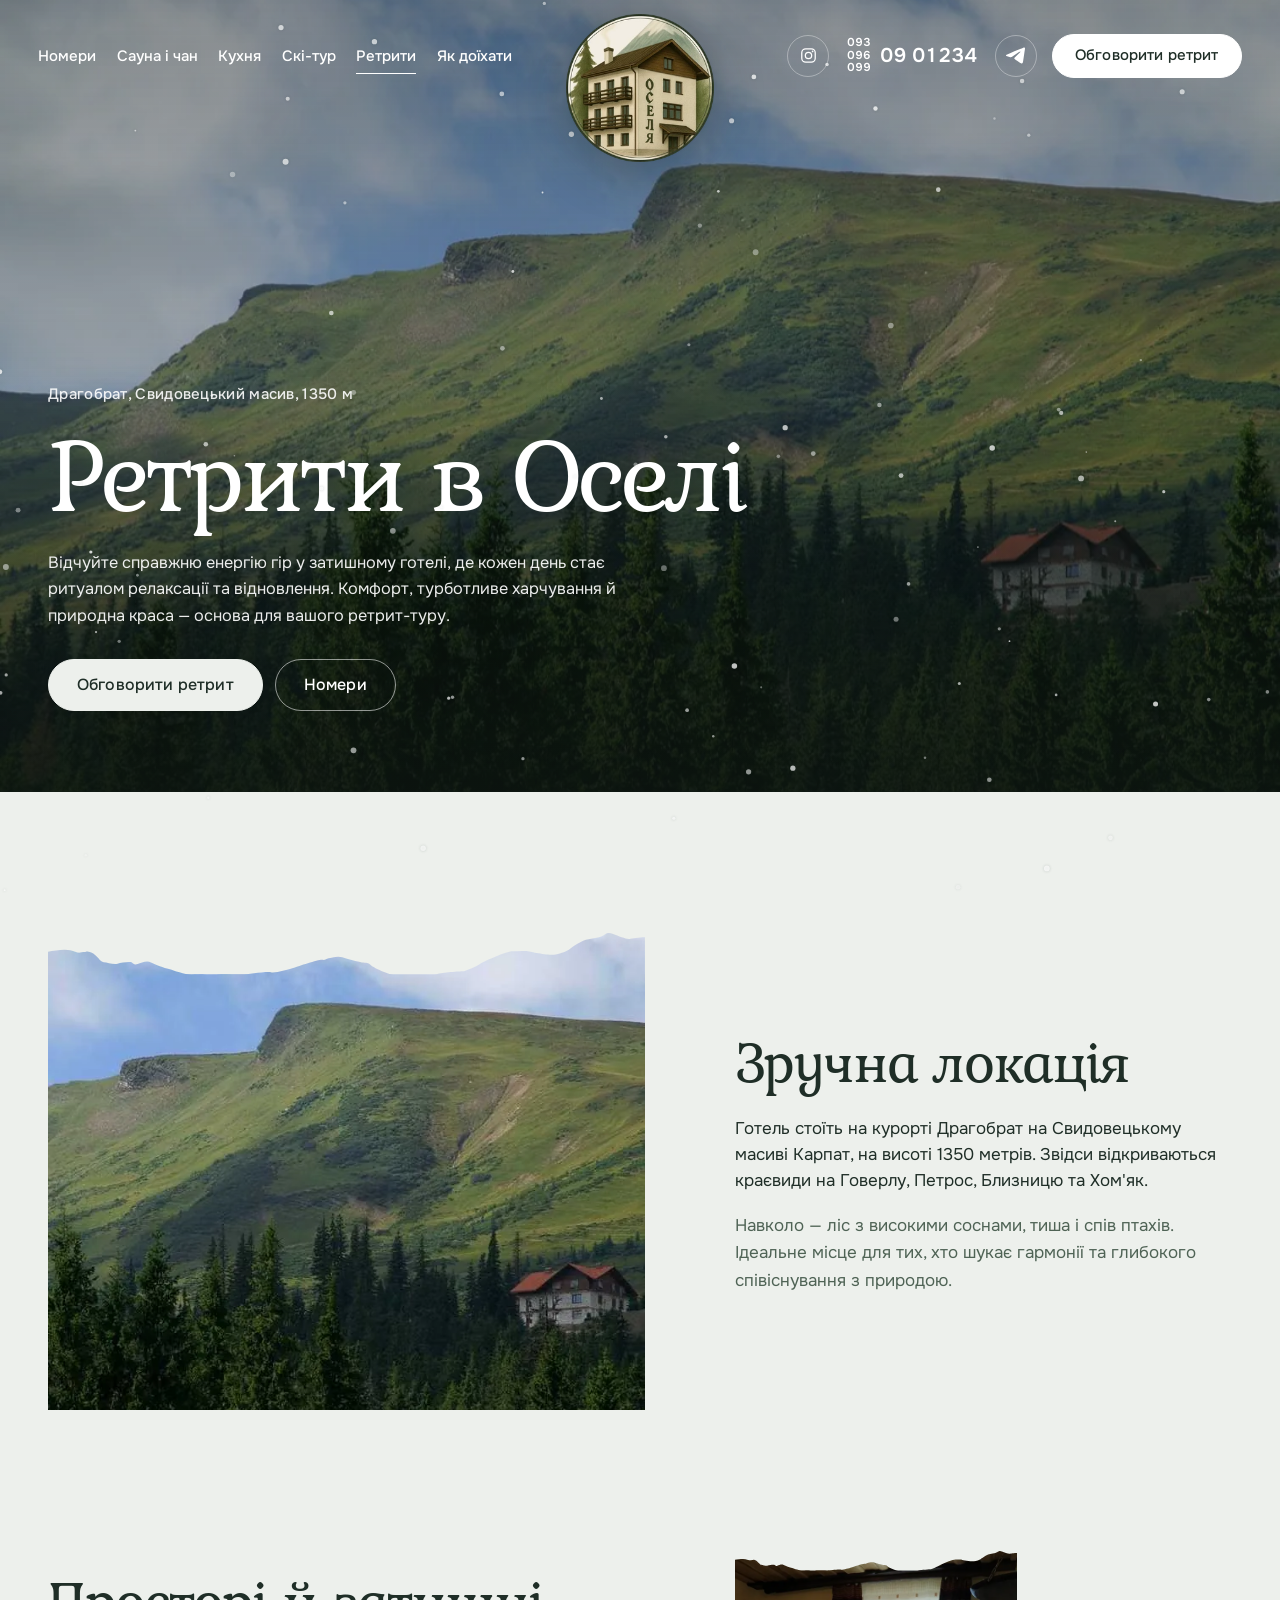
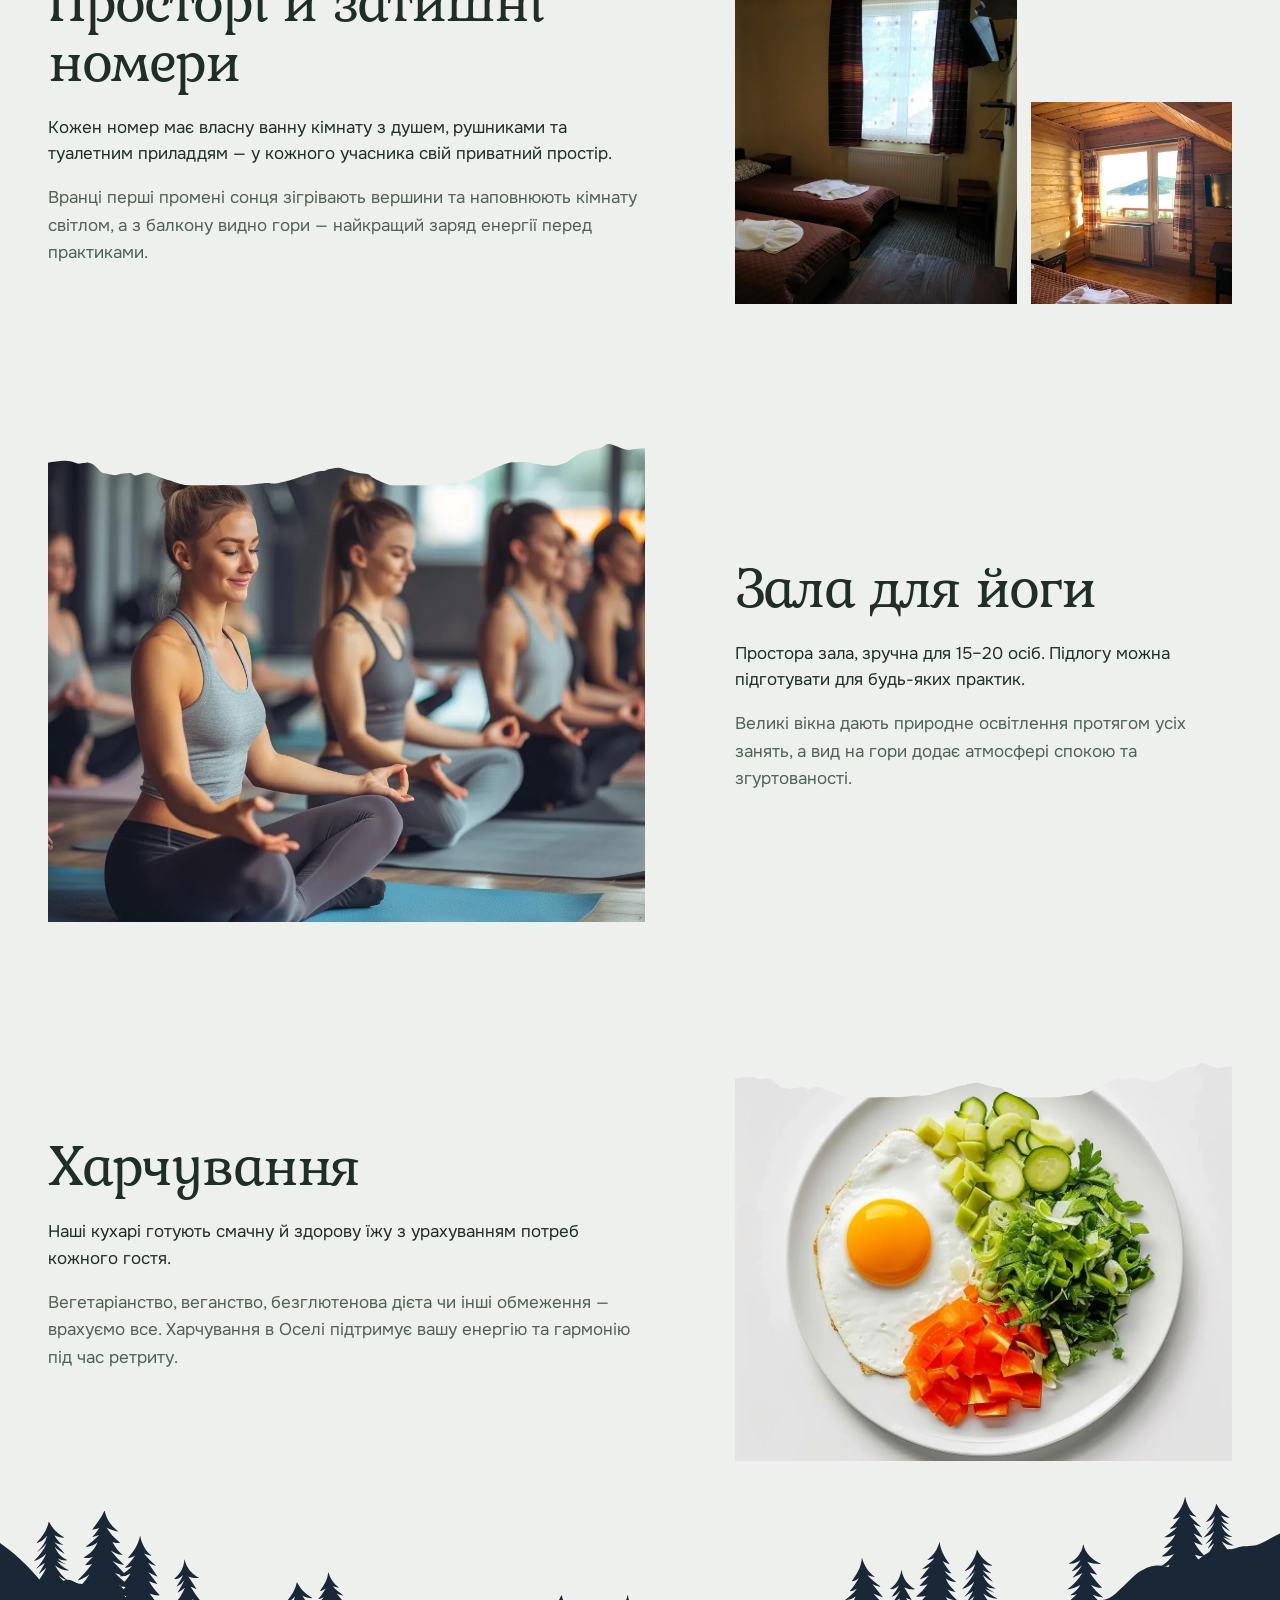
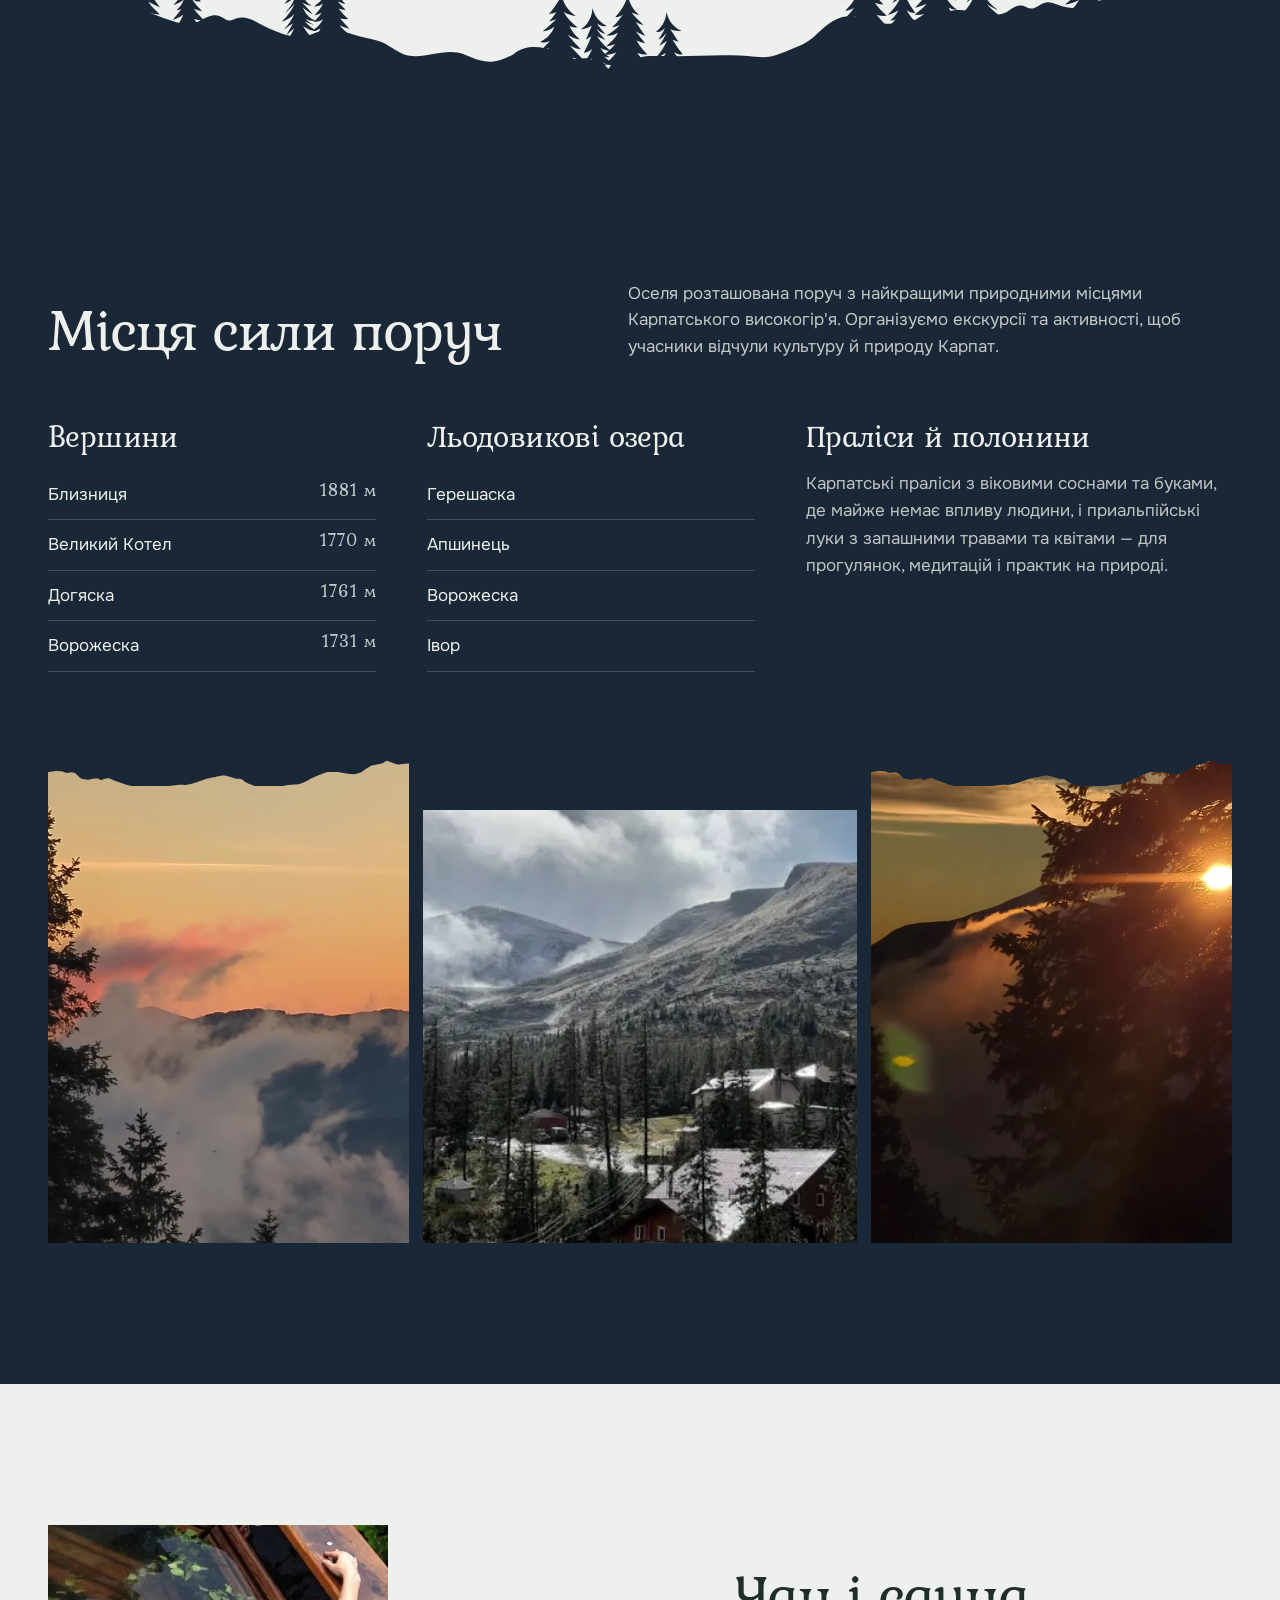
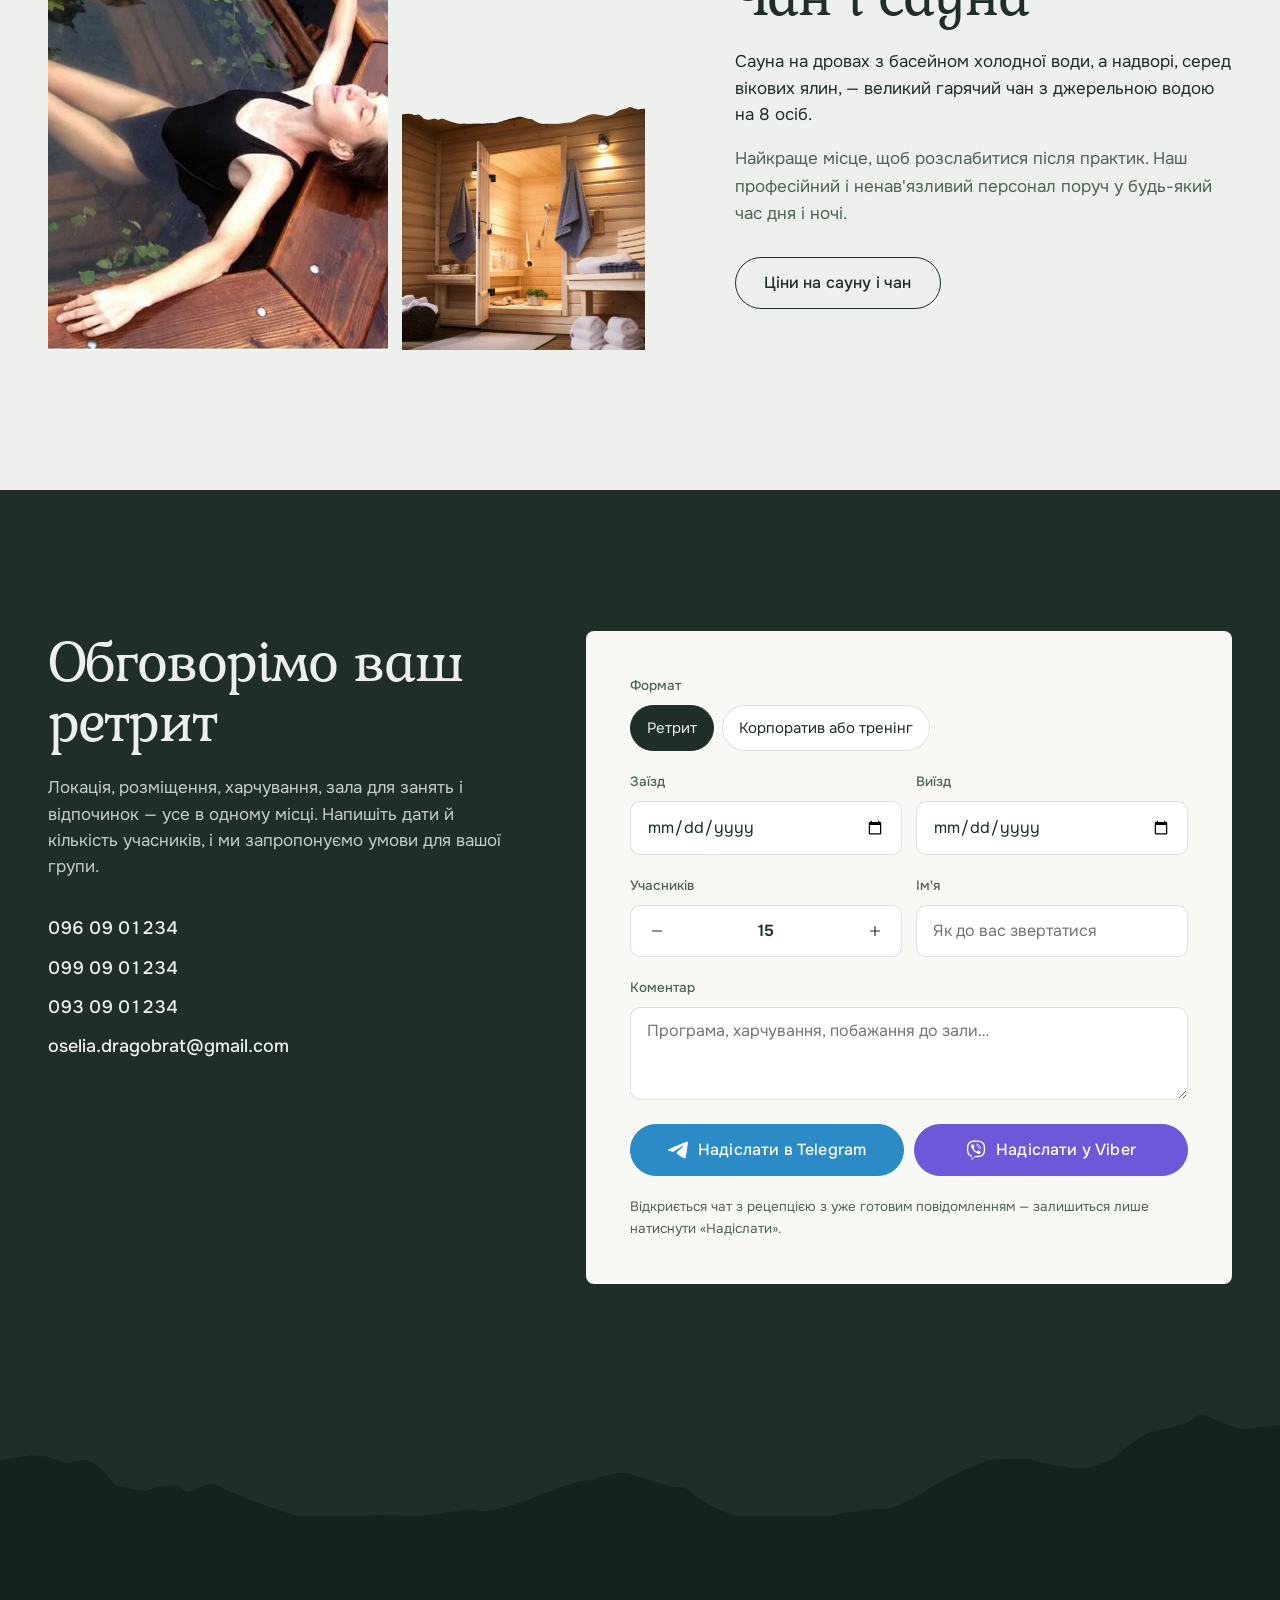
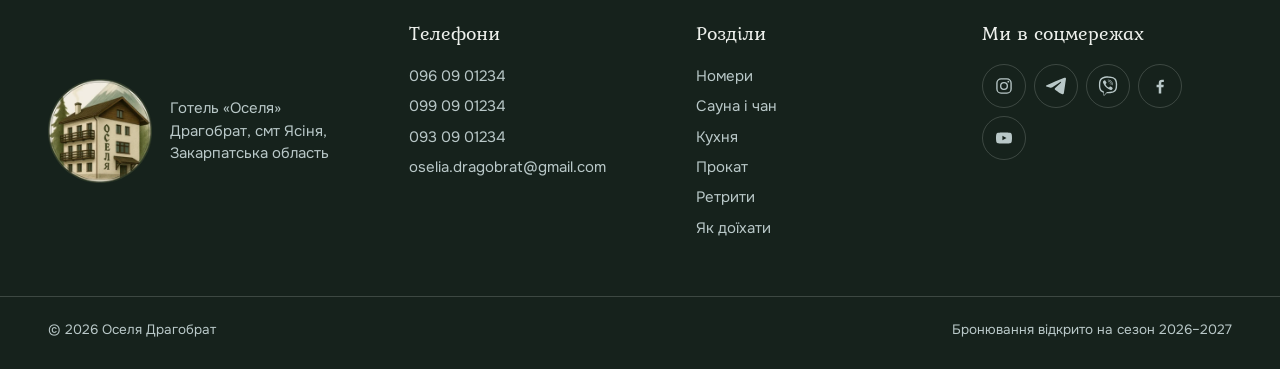
==== commit 62699977: "Ялинки однією панорамою без дзеркала, спокійні гори в «Оселі в цифрах» і футері, вищий хедер Co-Auth" ====
--- a/retreat.html
+++ b/retreat.html
@@ -311,7 +311,7 @@
 
 <!-- ============ ФУТЕР ============ -->
 <footer class="ftr">
-  <div class="bg-ridge" aria-hidden="true"></div>
+  <div class="bg-ridge bg-ridge--hills" aria-hidden="true"></div>
   <div class="wrap ftr__grid">
     <div class="ftr__brand">
       <img src="assets/logo/emblem_240.webp" width="104" height="104" alt="Оселя" loading="lazy">
--- a/css/styles.css
+++ b/css/styles.css
@@ -56,7 +56,7 @@
   --gut: clamp(16px, 4vw, 48px);
   --sec: clamp(84px, 11vw, 160px);
   --ease: cubic-bezier(.22, .7, .2, 1);
-  --hdr: 84px;
+  --hdr: 112px;
 }
 
 /* ---------- База ---------- */
@@ -99,14 +99,17 @@
   -webkit-mask: url(../assets/img/ridge-photo.svg) top center / 100% auto no-repeat;
           mask: url(../assets/img/ridge-photo.svg) top center / 100% auto no-repeat;
 }
-/* Силует гір з ялинками — лише на межі фонових блоків */
+/* Силует гір з ялинками — лише на межі фонових блоків (без розтягування) */
 .bg-ridge {
   position: absolute; left: 0; right: 0; bottom: calc(100% - 2px);
-  height: clamp(60px, 8.2vw, 124px); background: inherit;
-  -webkit-mask: url(../assets/img/ridge-trees.svg) center bottom / auto 100% repeat-x;
-          mask: url(../assets/img/ridge-trees.svg) center bottom / auto 100% repeat-x;
+  aspect-ratio: 648 / 142; background: inherit;
+  -webkit-mask: url(../assets/img/ridge-trees.svg) 0 0 / 100% 100% no-repeat;
+          mask: url(../assets/img/ridge-trees.svg) 0 0 / 100% 100% no-repeat;
   pointer-events: none;
 }
+/* Спокійний силует гір без ялинок */
+.bg-ridge--hills { aspect-ratio: 636 / 56; -webkit-mask-image: url(../assets/img/ridge-hills.svg); mask-image: url(../assets/img/ridge-hills.svg); }
+:root { --ridge-gap: calc(100vw * 142 / 648 * .62); --hills-gap: calc(100vw * 56 / 636 * .9); }
 
 .ticks { list-style: none; padding: 0; margin: 28px 0; display: grid; gap: 12px; }
 .ticks li { display: flex; align-items: center; gap: 14px; }
@@ -146,7 +149,7 @@
 }
 .hdr__bar::after { content: ""; position: absolute; inset: auto 0 0; height: 1px; background: currentColor; opacity: 0; transition: opacity .45s; }
 .hdr.is-solid { color: var(--spruce); }
-.hdr.is-solid .hdr__bar { height: 68px; background: rgba(237, 240, 236, .92); -webkit-backdrop-filter: blur(14px); backdrop-filter: blur(14px); }
+.hdr.is-solid .hdr__bar { height: 86px; background: rgba(237, 240, 236, .92); -webkit-backdrop-filter: blur(14px); backdrop-filter: blur(14px); }
 .hdr.is-solid .hdr__bar::after { opacity: .12; }
 
 .hdr__nav { display: flex; align-items: center; gap: clamp(14px, 1.6vw, 28px); font-size: 15px; font-weight: 500; flex: 1; }
@@ -162,7 +165,7 @@
   transition: width .45s var(--ease), height .45s var(--ease), margin .45s var(--ease), top .45s var(--ease);
 }
 .hdr__logo img { width: 100%; height: 100%; }
-.hdr.is-solid .hdr__logo { width: 104px; height: 104px; margin-left: -52px; top: 8px; filter: drop-shadow(0 8px 18px rgba(10, 20, 15, .2)); }
+.hdr.is-solid .hdr__logo { width: 112px; height: 112px; margin-left: -56px; top: 10px; filter: drop-shadow(0 8px 18px rgba(10, 20, 15, .2)); }
 
 .hdr__right { display: flex; align-items: center; justify-content: flex-end; gap: clamp(10px, 1.2vw, 18px); flex: 1; }
 .hdr__soc { width: 42px; height: 42px; border-radius: 50%; display: grid; place-items: center; border: 1px solid; border-color: color-mix(in srgb, currentColor 35%, transparent); text-decoration: none; transition: background-color .25s, color .25s; }
@@ -182,7 +185,7 @@
   box-shadow: 0 24px 60px -14px rgba(15, 25, 20, .4);
   animation: pop .3s var(--ease);
 }
-.hdr.is-solid .phone__pop { top: 78px; }
+.hdr.is-solid .phone__pop { top: 94px; }
 .phone__title { margin: 6px 10px 8px; font-size: 13px; color: var(--moss); }
 .phone__pop > a { display: grid; grid-template-columns: auto 1fr auto; align-items: center; gap: 12px; padding: 12px; border-radius: 10px; text-decoration: none; font-weight: 600; font-size: 17px; font-variant-numeric: tabular-nums; }
 .phone__pop > a svg { width: 18px; height: 18px; color: var(--kalyna); }
@@ -303,9 +306,9 @@
 @media (max-width: 900px) { .about__grid { grid-template-columns: minmax(0, 1fr); } .about__media { max-width: 520px; } }
 
 /* ---------- Цифри навколо кола ---------- */
-.nums { position: relative; background: var(--spruce); color: var(--snow); padding: calc(var(--sec) * .7) 0 var(--sec); margin-top: clamp(60px, 8vw, 120px); }
+.nums { position: relative; background: var(--spruce); color: var(--snow); padding: calc(var(--sec) * .7) 0 var(--sec); }
 .about + .nums { margin-top: 0; }
-.about { padding-bottom: calc(var(--sec) + clamp(40px, 6vw, 90px)); }
+.about { padding-bottom: calc(var(--sec) + var(--hills-gap)); }
 .nums__title { text-align: center; margin-bottom: clamp(40px, 6vw, 72px); }
 .nums__grid { display: grid; grid-template-columns: minmax(0, 1fr) minmax(260px, 420px) minmax(0, 1fr); gap: clamp(20px, 4vw, 64px); align-items: center; }
 .nums__col { list-style: none; margin: 0; padding: 0; display: grid; gap: clamp(28px, 4vw, 52px); }
@@ -419,7 +422,8 @@
 }
 
 /* ---------- Скі-тур (нічне небо) ---------- */
-.ski { position: relative; background: var(--night); color: var(--snow); padding: calc(var(--sec) * .75) 0 var(--sec); margin-top: clamp(60px, 8vw, 120px); overflow-x: clip; }
+.ski { position: relative; background: var(--night); color: var(--snow); padding: calc(var(--sec) * .75) 0 var(--sec); margin-top: var(--ridge-gap); }
+.ski .marquee { overflow: hidden; }
 .ski__head { display: grid; grid-template-columns: minmax(0, 5fr) minmax(0, 6fr); gap: 28px clamp(32px, 6vw, 96px); align-items: end; margin-bottom: clamp(36px, 5vw, 60px); }
 .ski__head .lead { margin: 0; color: color-mix(in srgb, var(--snow) 80%, transparent); }
 .ski__head b, .ski b { color: var(--snow); }
@@ -552,7 +556,7 @@
 @media (max-width: 640px) { .reviews__nav { display: none; } }
 
 /* ---------- Бронювання ---------- */
-.booking { padding: var(--sec) 0; background: var(--spruce); color: var(--snow); }
+.booking { padding: var(--sec) 0 calc(var(--sec) + var(--hills-gap)); background: var(--spruce); color: var(--snow); }
 .booking__grid { display: grid; grid-template-columns: minmax(0, 5fr) minmax(0, 7fr); gap: clamp(36px, 6vw, 96px); align-items: start; }
 .booking__intro { position: sticky; top: 110px; }
 .booking__intro .h2 { margin-bottom: 24px; }
@@ -614,7 +618,7 @@
 @media (max-width: 560px) { .field-row, .bform__send, .rpick { grid-template-columns: minmax(0, 1fr); } }
 
 /* ---------- Футер ---------- */
-.ftr { position: relative; background: var(--spruce-deep); color: var(--mist); padding: clamp(56px, 8vw, 96px) 0 28px; font-size: 15px; margin-top: clamp(40px, 6vw, 90px); }
+.ftr { position: relative; background: var(--spruce-deep); color: var(--mist); padding: clamp(56px, 8vw, 96px) 0 28px; font-size: 15px; margin-top: var(--hills-gap); }
 .booking + .ftr, main:has(.booking:last-child) + .ftr { margin-top: 0; }
 .ftr__grid { display: grid; grid-template-columns: 1.3fr 1fr 1fr 1fr; gap: 36px; }
 .ftr__brand { display: flex; gap: 18px; align-items: center; }
@@ -740,7 +744,7 @@
 .rrow__text .h2 { margin-bottom: 24px; }
 .rrow__text p:not(.lead) { color: var(--moss); }
 .rrow__text .btn { margin-top: 12px; }
-.rpower { position: relative; background: var(--night); color: var(--snow); padding: calc(var(--sec) * .75) 0 var(--sec); margin-top: clamp(60px, 8vw, 120px); }
+.rpower { position: relative; background: var(--night); color: var(--snow); padding: calc(var(--sec) * .75) 0 var(--sec); margin-top: var(--ridge-gap); }
 .rpower .ski__head .lead { color: color-mix(in srgb, var(--snow) 80%, transparent); }
 .places { display: grid; grid-template-columns: minmax(0, 1fr) minmax(0, 1fr) minmax(0, 1.3fr); gap: clamp(28px, 4vw, 64px); }
 .places .h3 { margin-bottom: 16px; }
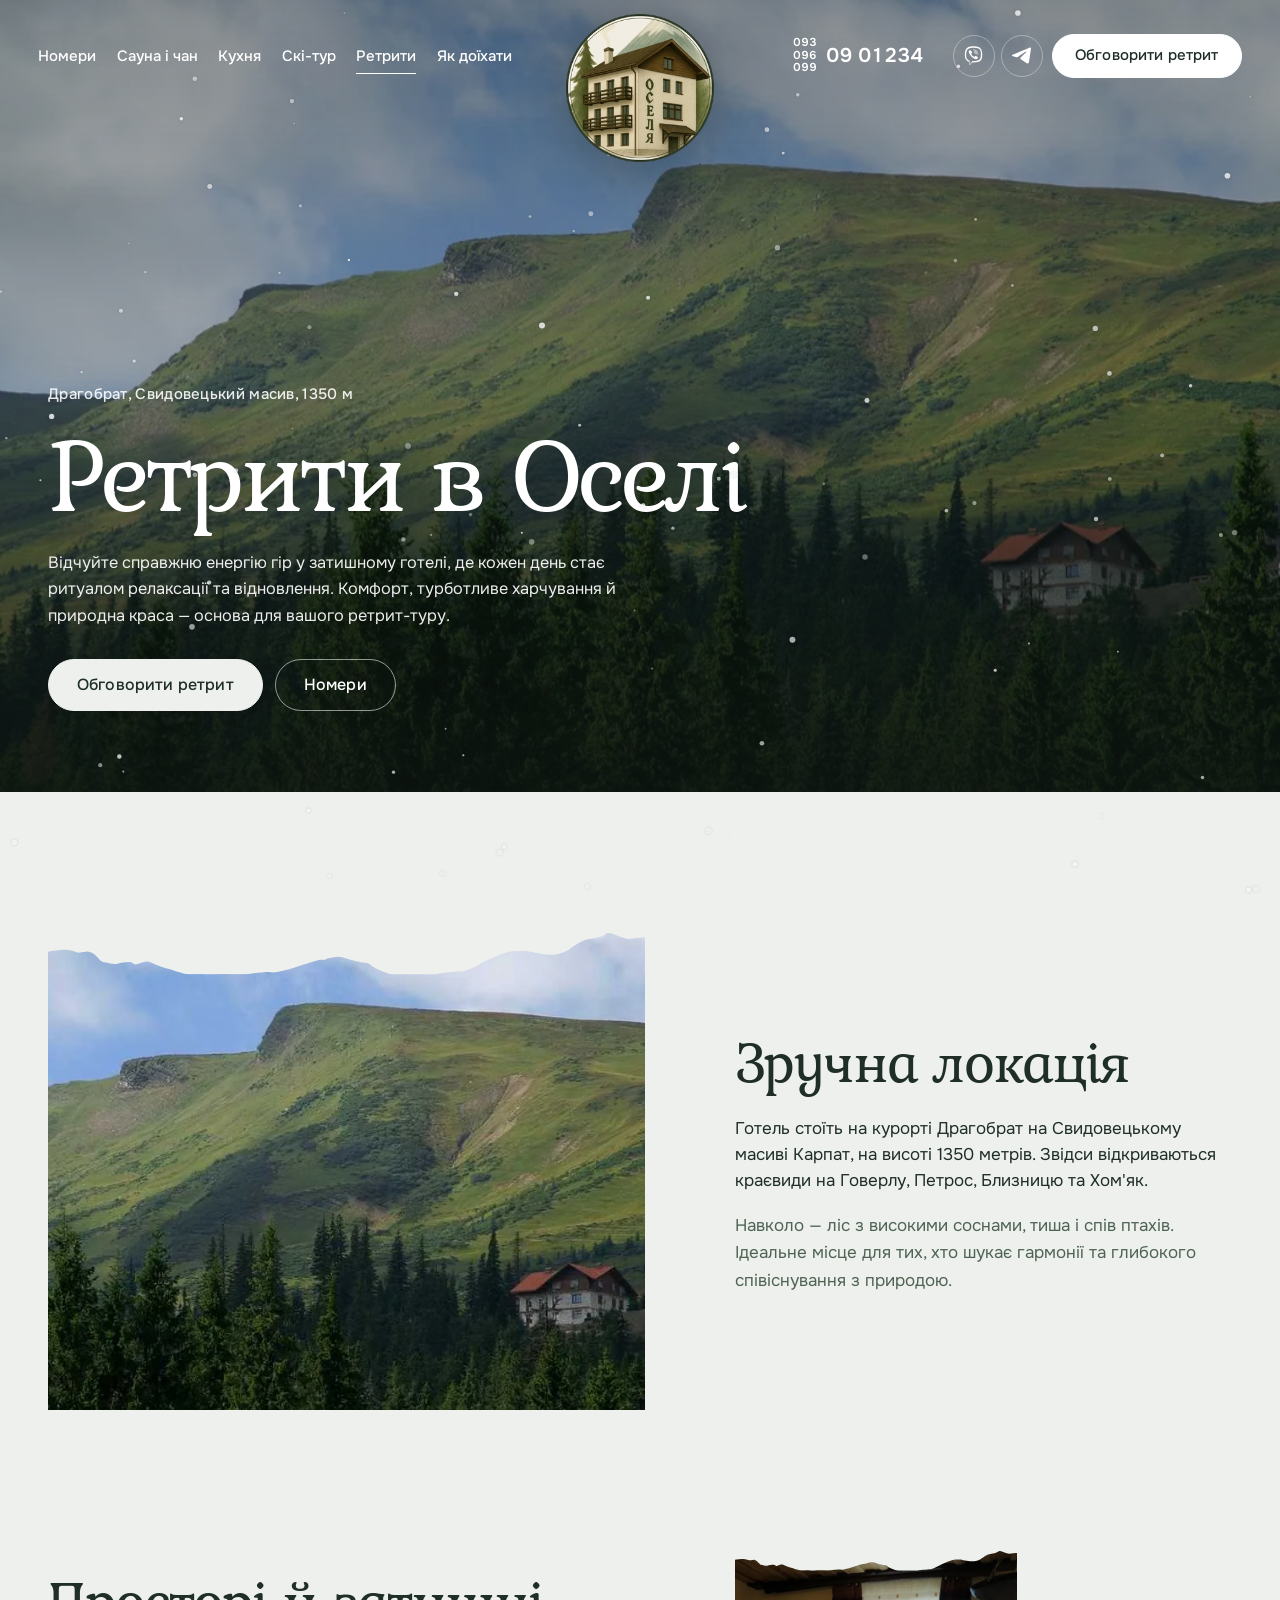
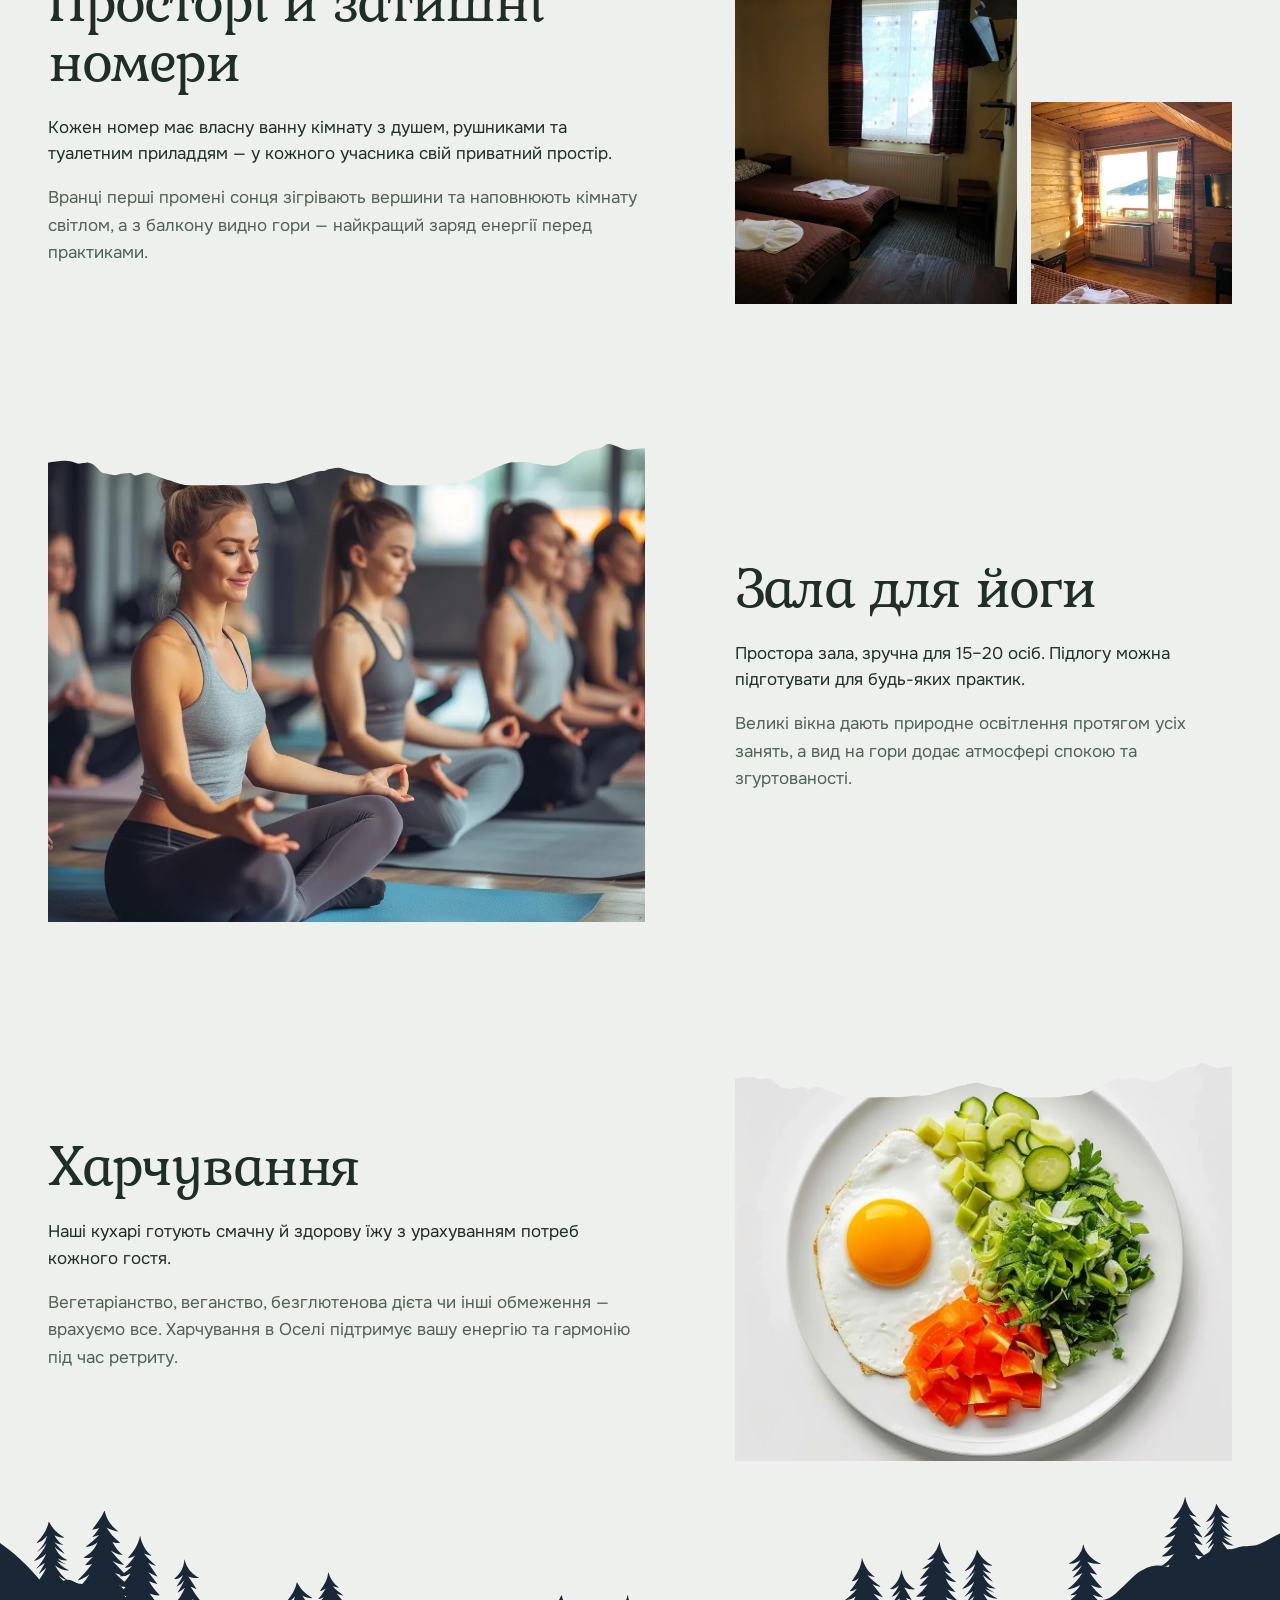
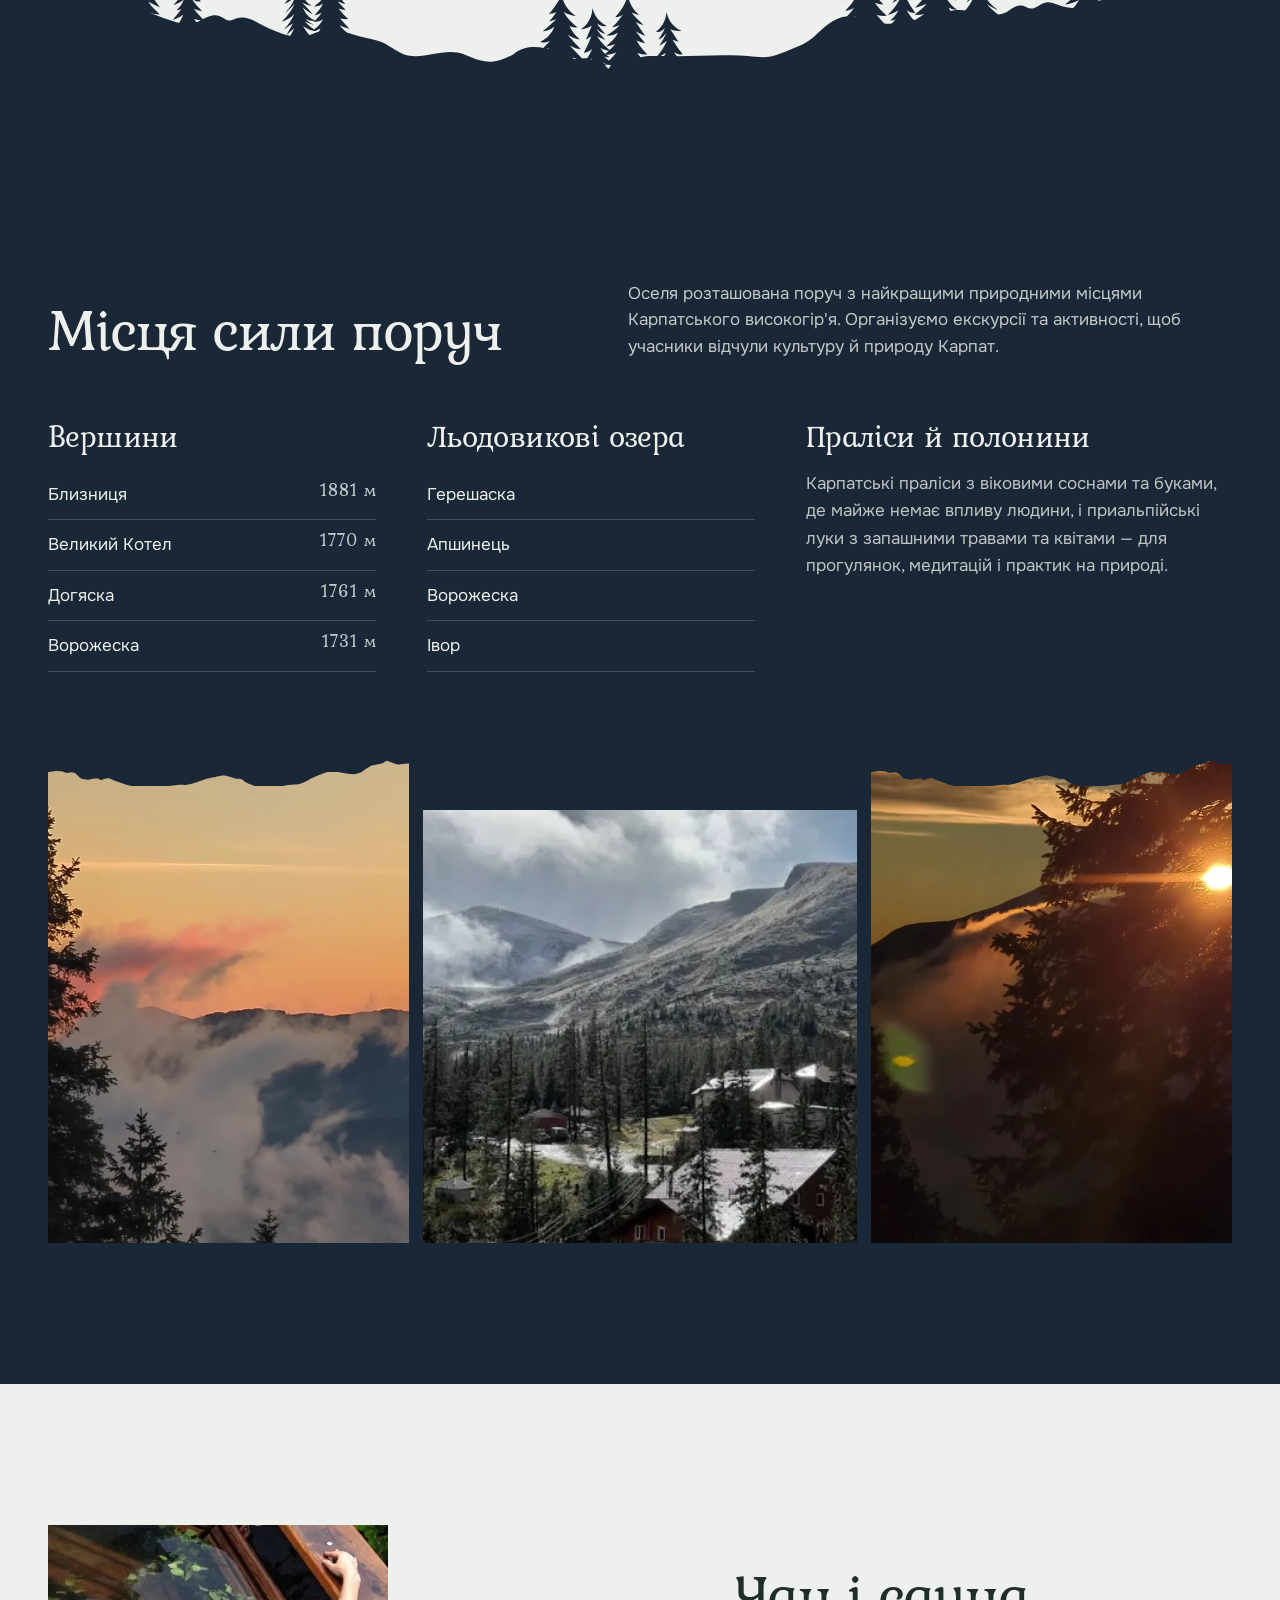
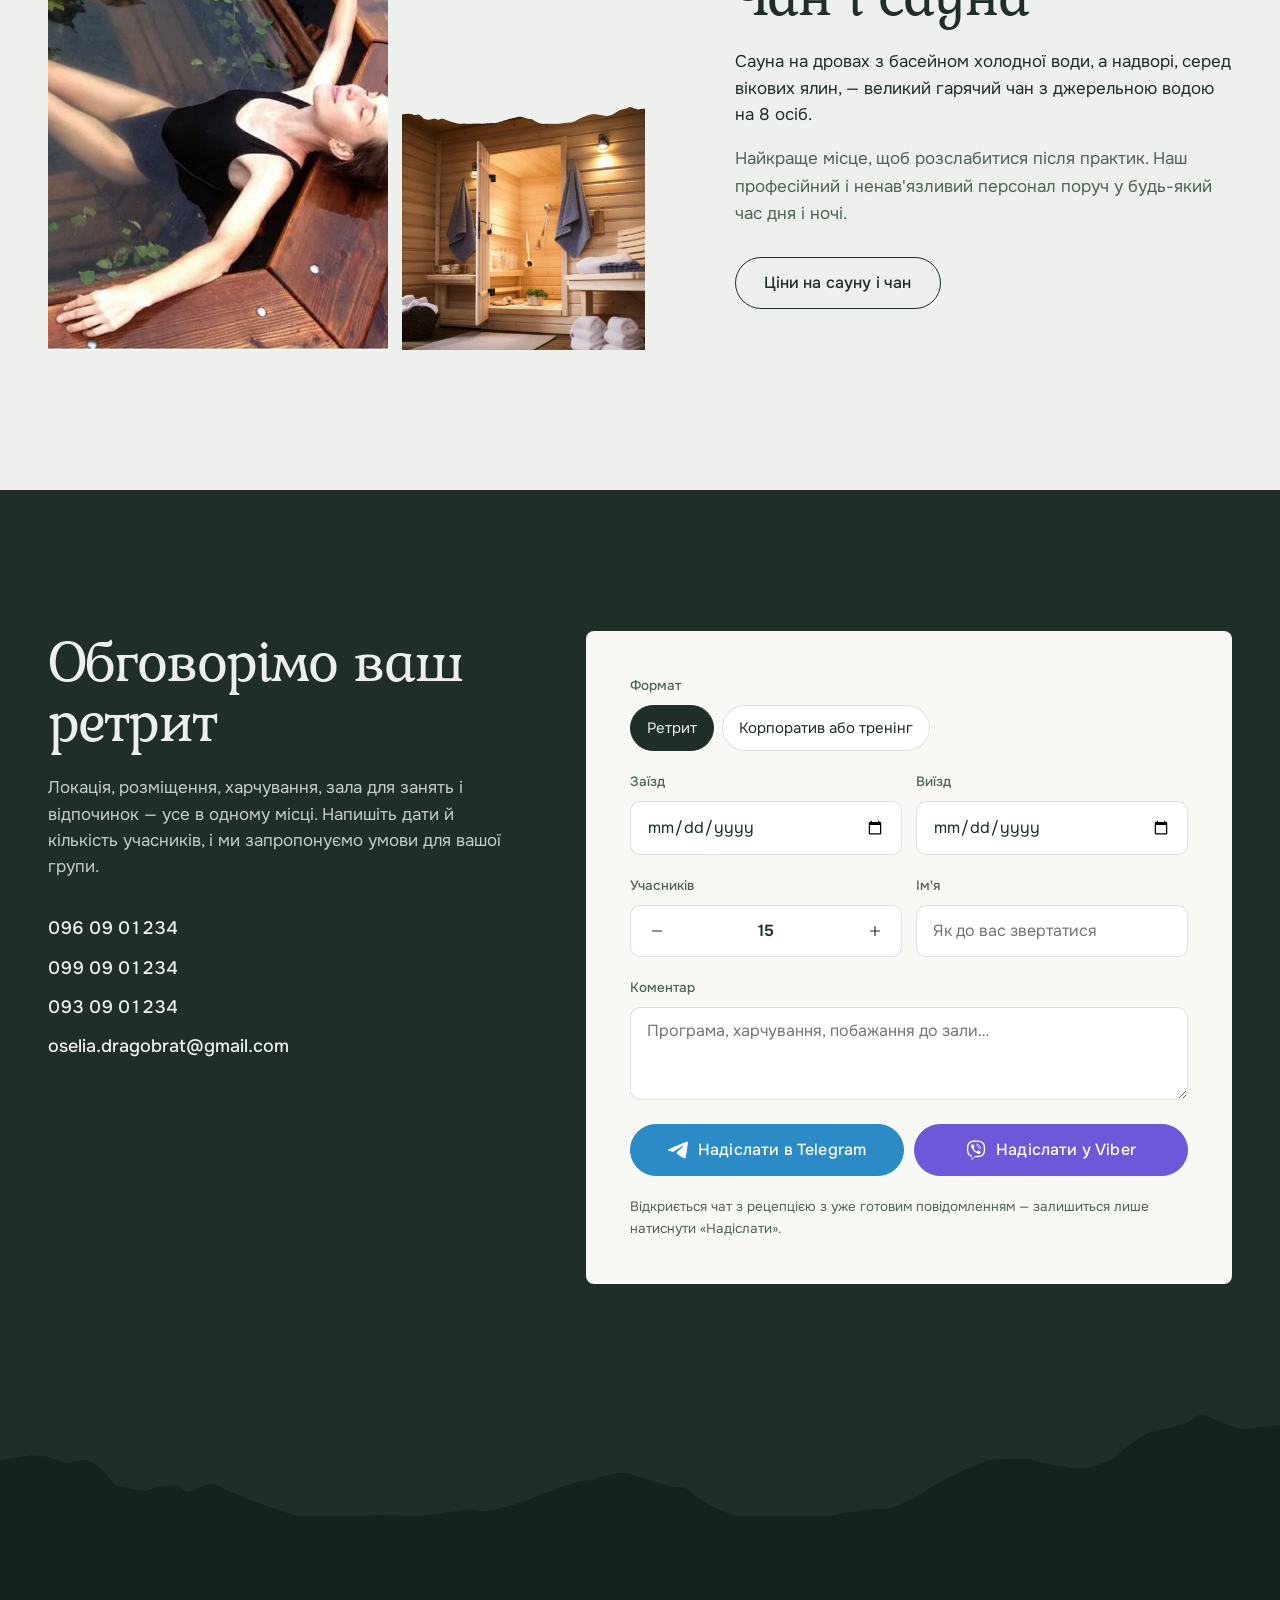
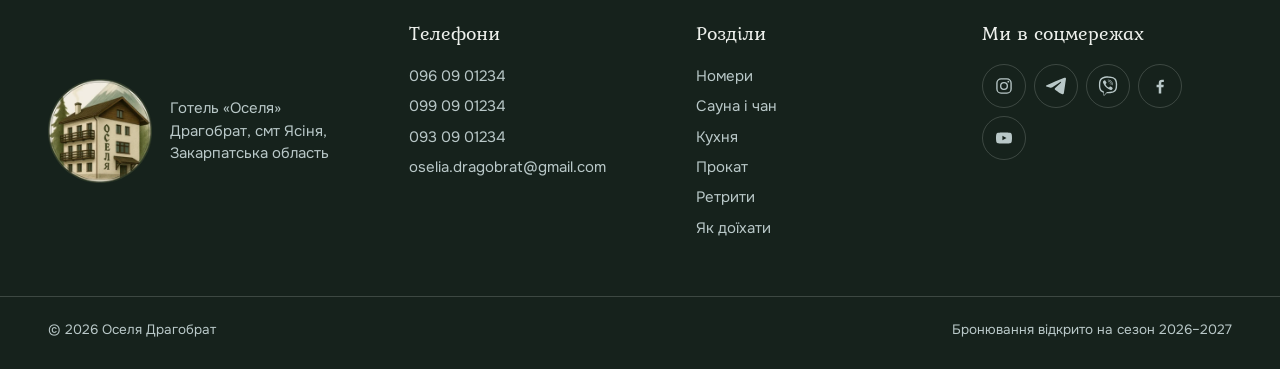
==== commit 324d0d81: "Хедер: телефон, Viber, Telegram, «Забронювати»; перемикач сезону в рядку з локацією, на мобільному —" ====
--- a/retreat.html
+++ b/retreat.html
@@ -90,13 +90,15 @@
     </a>
 
     <div class="hdr__right">
-      <a class="hdr__soc" href="https://www.instagram.com/oselia_dragobrat/" target="_blank" rel="noopener" aria-label="Instagram"><svg><use href="#i-instagram"/></svg></a>
       <button class="phone" type="button" aria-expanded="false" aria-controls="phone-pop" data-phone-btn>
         <span class="phone__codes" aria-hidden="true"><span>093</span><span>096</span><span>099</span></span>
         <span class="phone__num" aria-hidden="true">09 01234</span>
         <span class="sr">Телефони: 093, 096 або 099 і далі 09 01234</span>
       </button>
-      <a class="hdr__soc" href="https://t.me/oselia_dragobrat" target="_blank" rel="noopener" aria-label="Telegram"><svg><use href="#i-telegram"/></svg></a>
+      <span class="hdr__msg">
+        <a class="hdr__soc" href="viber://chat?number=%2B380960901234" aria-label="Viber"><svg><use href="#i-viber"/></svg></a>
+        <a class="hdr__soc" href="https://t.me/oselia_dragobrat" target="_blank" rel="noopener" aria-label="Telegram"><svg><use href="#i-telegram"/></svg></a>
+      </span>
       <a class="btn btn--sm hdr__cta" href="#retreat-booking">Обговорити ретрит</a>
     </div>
 
@@ -122,6 +124,10 @@
 <div class="mnav" id="mnav" hidden data-mnav>
   <div class="mnav__top">
     <img src="assets/logo/emblem_240.webp" width="64" height="64" alt="Оселя">
+    <div class="season season--menu" role="group" aria-label="Сезон">
+      <button type="button" class="is-on" aria-pressed="true"><svg><use href="#i-snow"/></svg>Зима</button>
+      <button type="button" data-summer aria-pressed="false"><svg><use href="#i-sun"/></svg>Літо</button>
+    </div>
     <button class="hdr__icon" type="button" aria-label="Закрити меню" data-mnav-close><svg><use href="#i-close"/></svg></button>
   </div>
   <nav class="mnav__links" aria-label="Розділи">
--- a/css/styles.css
+++ b/css/styles.css
@@ -215,7 +215,7 @@
 .mnav { position: fixed; inset: 0; z-index: 70; background: var(--spruce); color: var(--snow); display: flex; flex-direction: column; gap: 24px; padding: 14px var(--gut) calc(24px + env(safe-area-inset-bottom)); overflow-y: auto; }
 .mnav:not([hidden]) { animation: mnavIn .45s var(--ease); }
 @keyframes mnavIn { from { opacity: 0; transform: translateY(-12px); } }
-.mnav__top { display: flex; justify-content: space-between; align-items: center; }
+.mnav__top { display: flex; justify-content: space-between; align-items: center; gap: 12px; }
 .mnav__links { display: grid; }
 .mnav__links a { display: flex; justify-content: space-between; align-items: center; padding: 13px 0; border-bottom: 1px solid var(--line-light); font: 400 clamp(1.5rem, 6.4vw, 2rem)/1.2 var(--f-display); letter-spacing: -.02em; text-decoration: none; }
 .mnav__links a::after { content: ""; width: 9px; height: 9px; border-top: 1.5px solid var(--mist); border-right: 1.5px solid var(--mist); transform: rotate(45deg); opacity: .7; }
@@ -235,8 +235,12 @@
 .season button svg { width: 17px; height: 17px; }
 .season button.is-on { background: #fff; color: var(--spruce); }
 .season button:not(.is-on):hover { background: rgba(255,255,255,.16); }
-.season--hero { position: absolute; z-index: 3; right: clamp(18px, 3vw, 44px); top: calc(var(--hdr) + 22px); animation: rise 1s .6s var(--ease) both; }
-@media (max-width: 1260px) { .season--hero { top: 90px; } }
+.hero__text { width: fit-content; max-width: 100%; }
+.hero__top { display: flex; align-items: center; justify-content: space-between; gap: 20px; margin-bottom: 18px; }
+.hero__top .hero__place { margin: 0; }
+.season--menu { background: rgba(255,255,255,.08); border-color: var(--line-light); }
+.season--menu button.is-on { color: var(--spruce); }
+@media (max-width: 800px) { .season--hero { display: none; } }
 
 /* ---------- Стартовий екран ---------- */
 .hero { position: relative; min-height: 100vh; min-height: 100svh; color: #fff; display: flex; align-items: flex-end; overflow: hidden; background: var(--spruce); }
@@ -250,6 +254,7 @@
 .hero__lead { max-width: 52ch; font-size: clamp(1.02rem, 1.25vw, 1.15rem); opacity: .92; }
 .hero__actions { display: flex; flex-wrap: wrap; gap: 12px; margin-top: 30px; }
 .hero__text > * { animation: rise 1.1s var(--ease) both; }
+.hdr__msg { display: flex; gap: 6px; margin: 0 -6px 0 12px; }
 .hero__text > :nth-child(2) { animation-delay: .12s; }
 .hero__text > :nth-child(3) { animation-delay: .26s; }
 .hero__text > :nth-child(4) { animation-delay: .38s; }
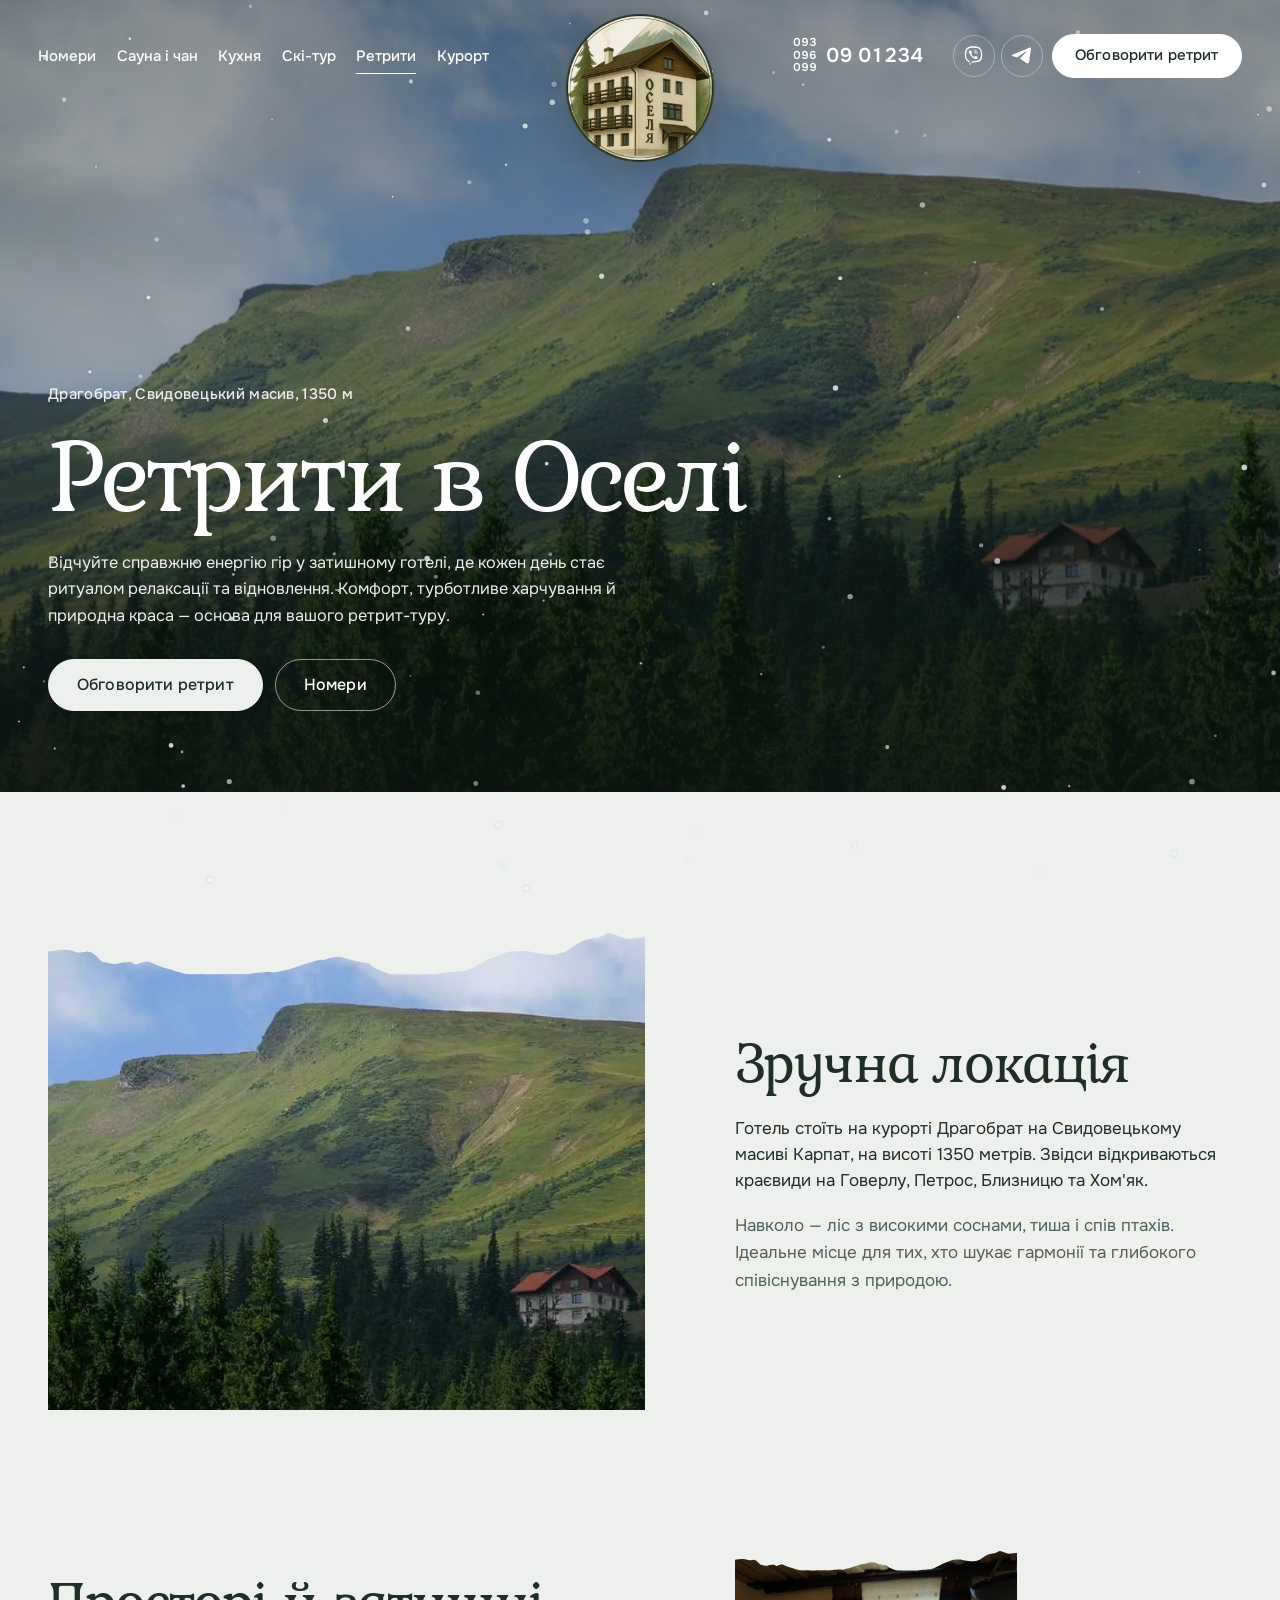
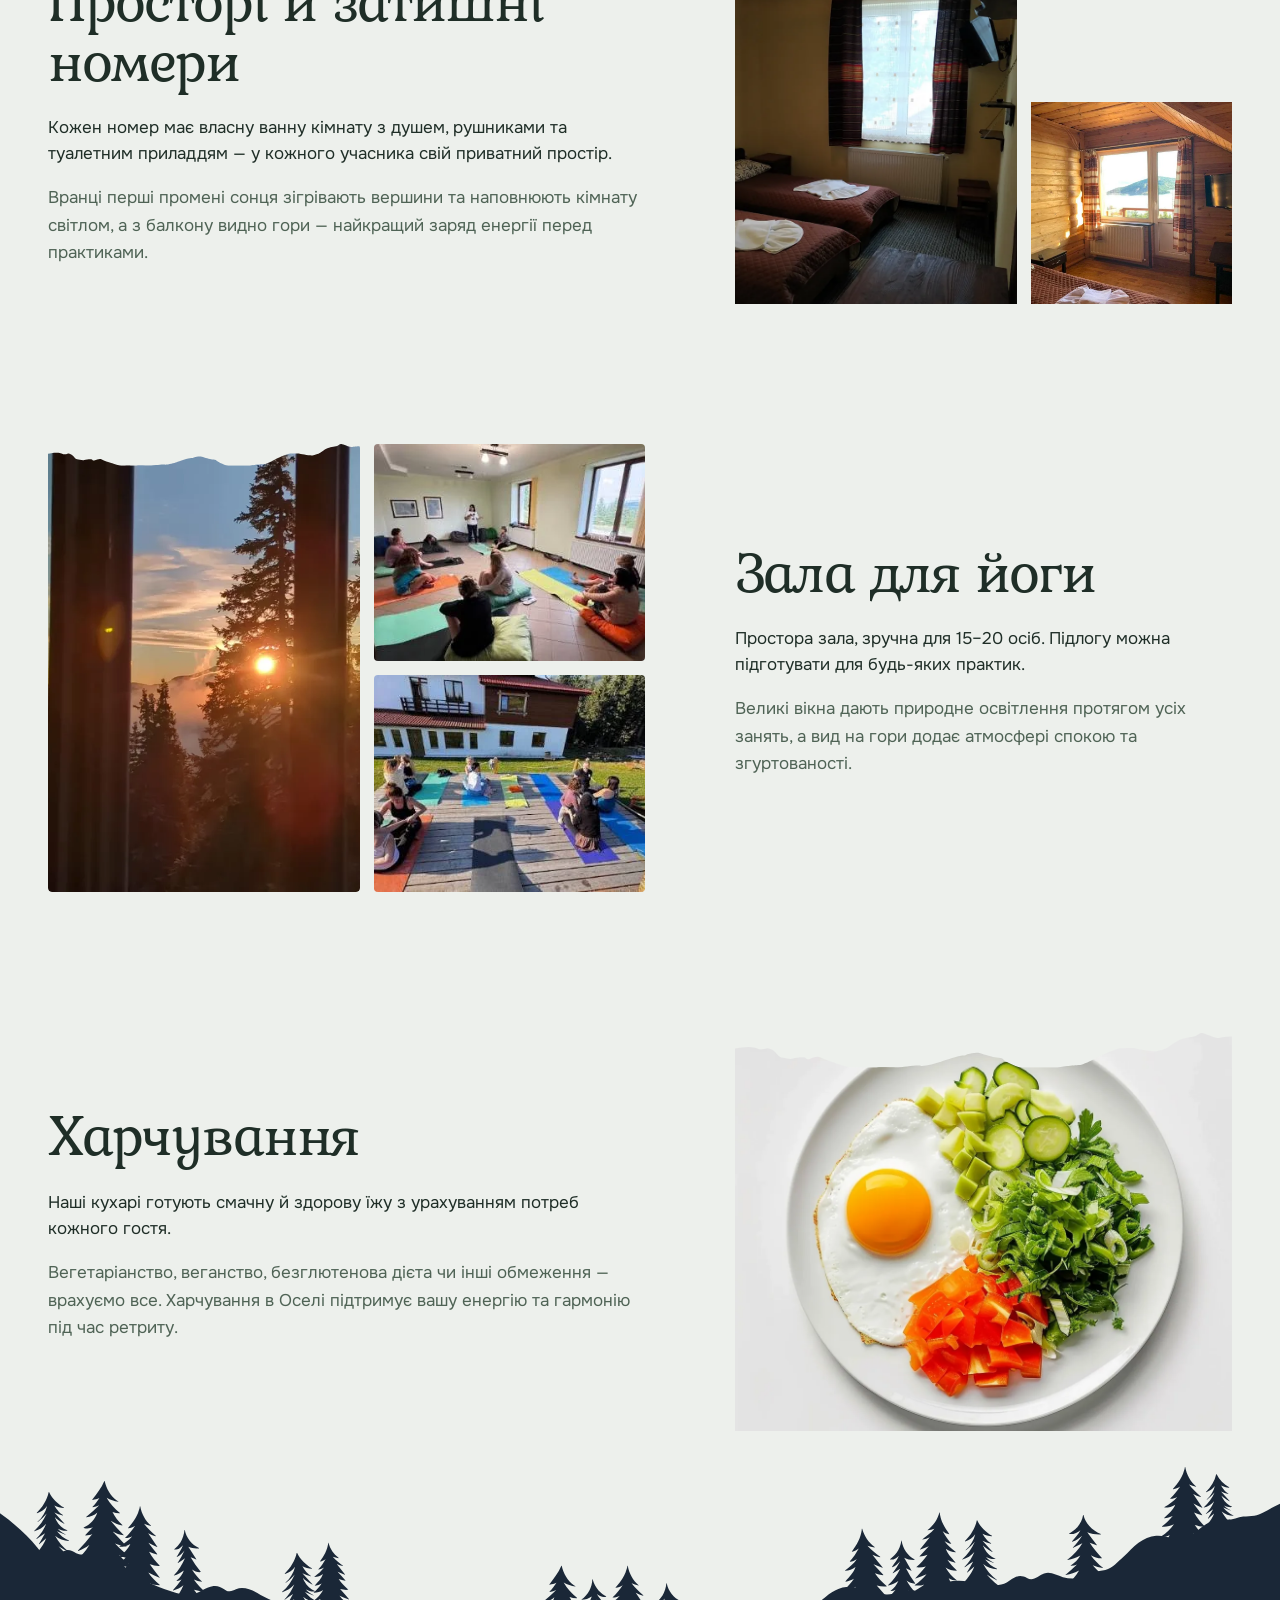
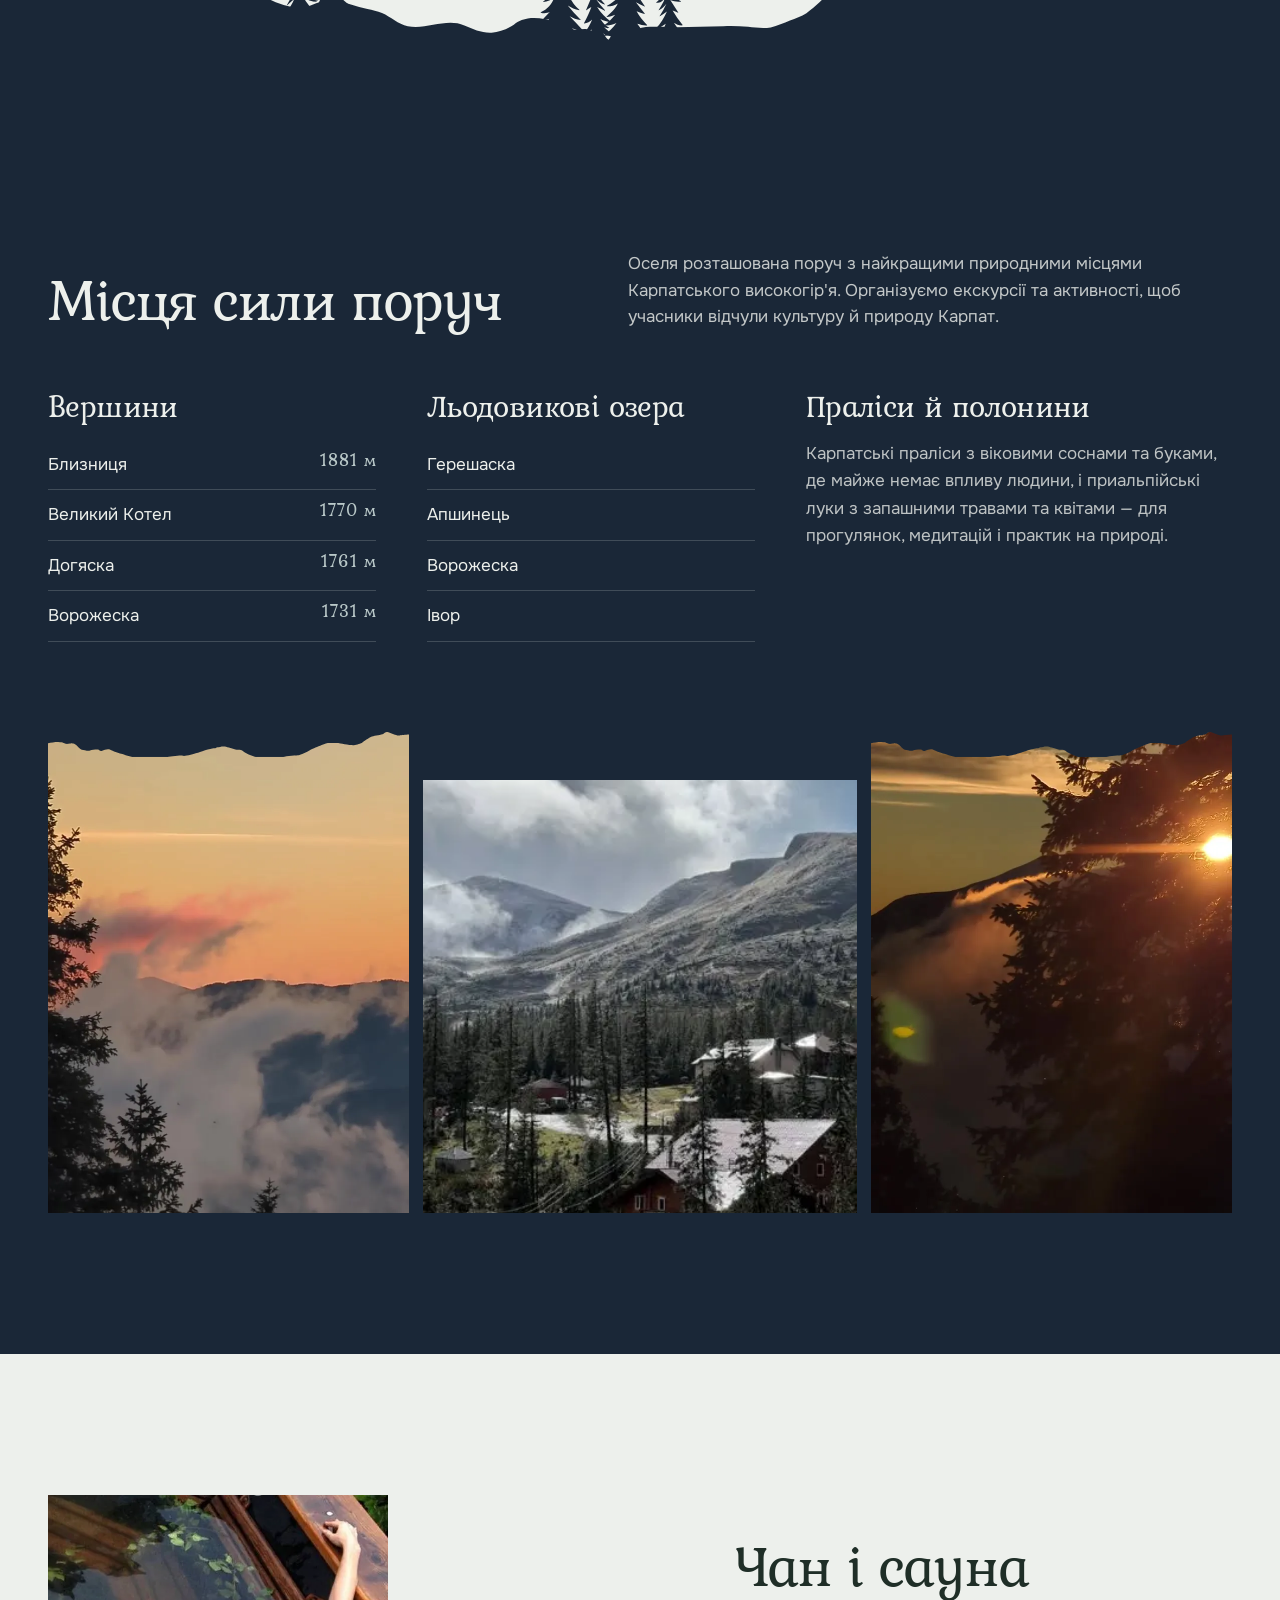
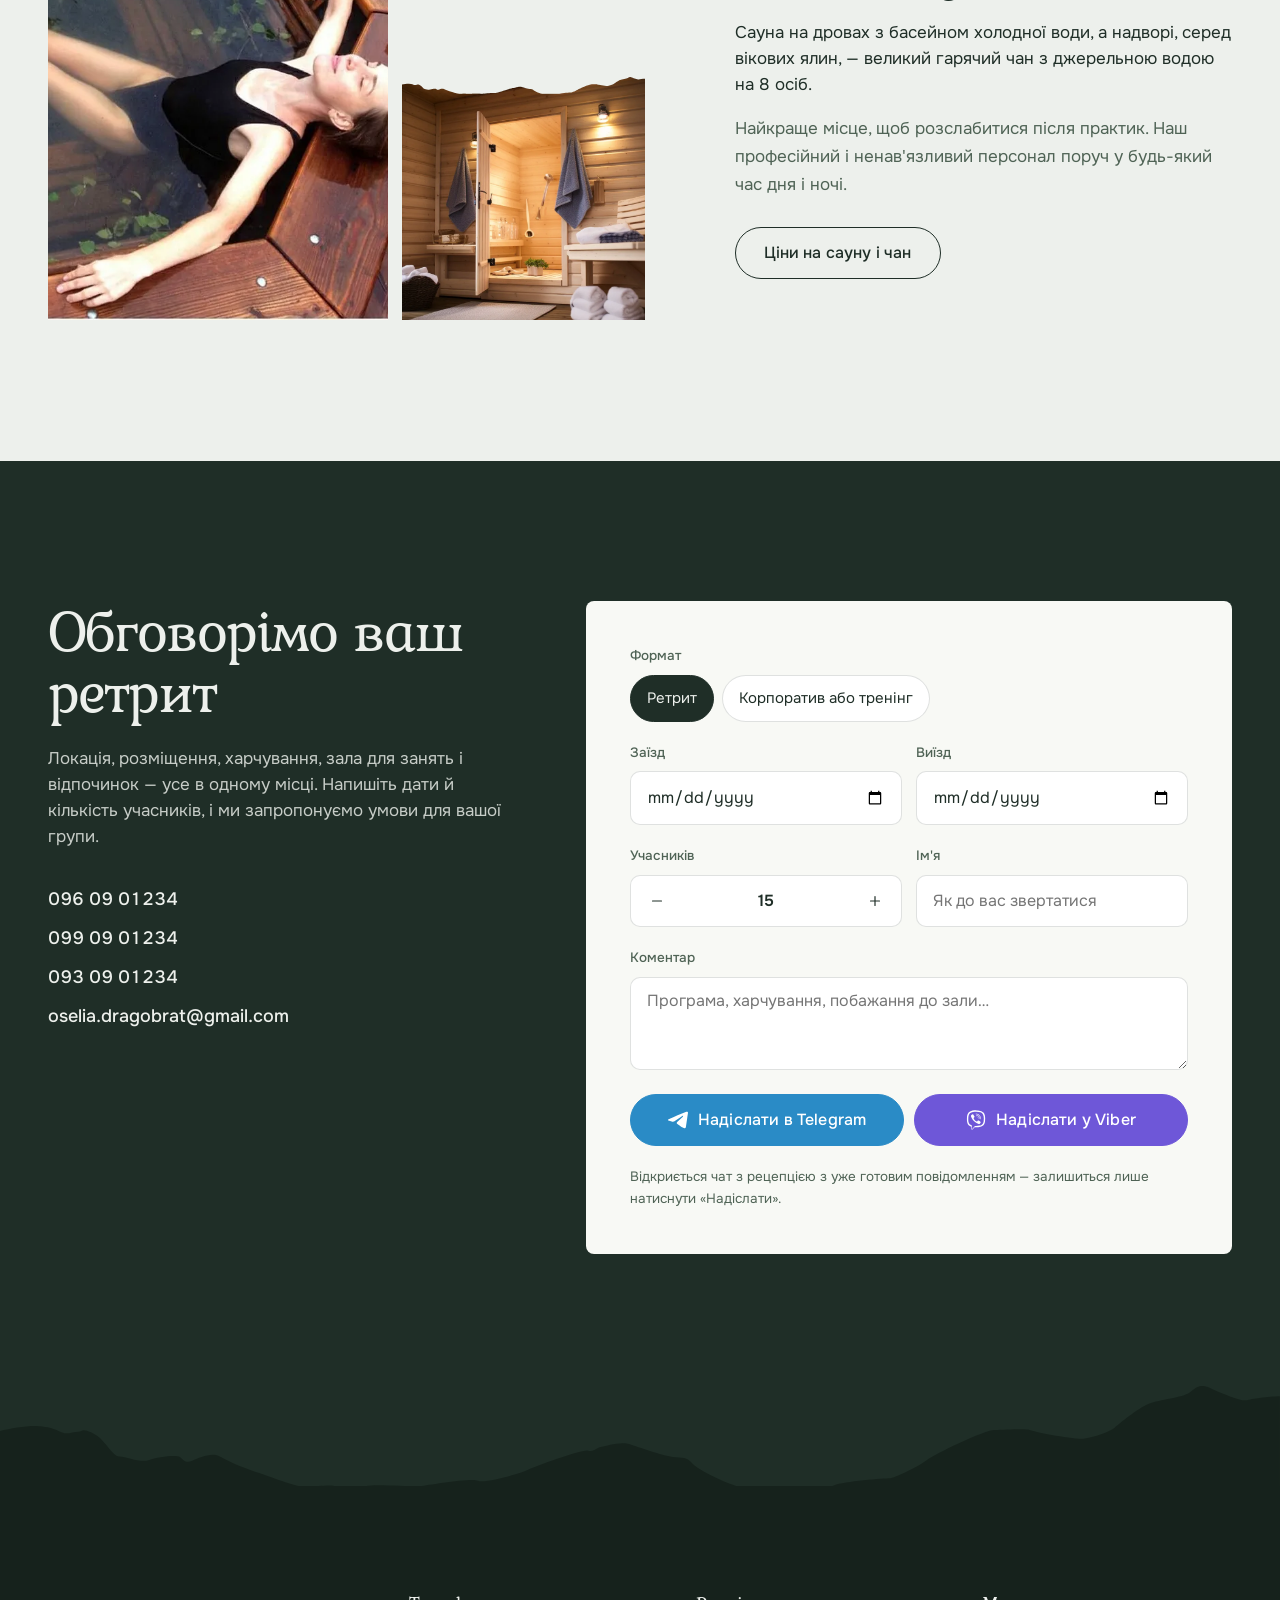
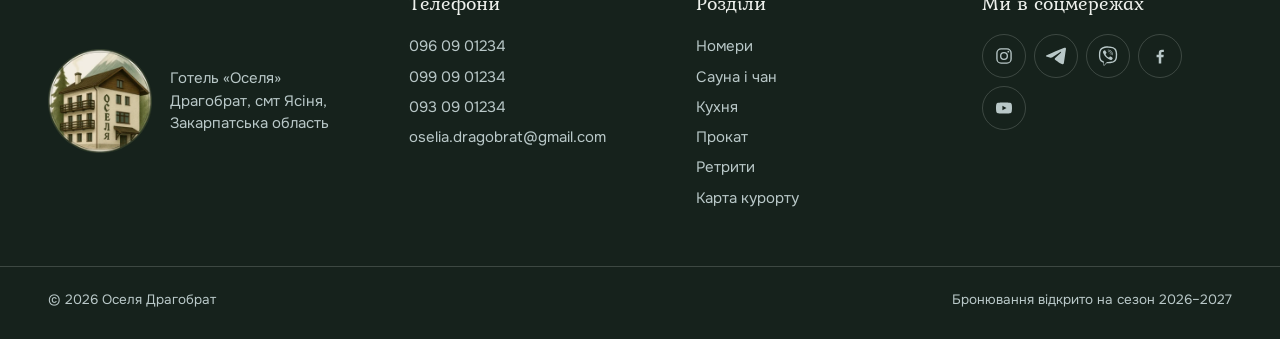
==== commit e306621d: "Карта курорту без скролу з легендою трас, нові фото ретритів, іконка лиж, перемикач сезону в рядку і" ====
--- a/retreat.html
+++ b/retreat.html
@@ -61,7 +61,7 @@
   <symbol id="i-board" viewBox="0 0 24 24"><g fill="none" stroke="currentColor" stroke-width="1.6" stroke-linecap="round" stroke-linejoin="round"><rect x="2.5" y="9" width="16" height="9" rx="2"/><path d="M18.5 13.5h3"/><path d="M6 9l3-4 4 4M9.5 13a1 1 0 1 0 0 .1"/></g></symbol>
   <symbol id="i-cake" viewBox="0 0 24 24"><g fill="none" stroke="currentColor" stroke-width="1.6" stroke-linecap="round" stroke-linejoin="round"><path d="M4 20.5h16V13a2 2 0 0 0-2-2H6a2 2 0 0 0-2 2v7.5Z"/><path d="M4 15.5c1.3 1 2.7 1 4 0s2.7-1 4 0 2.7 1 4 0 2.7-1 4 0M12 11V8M12 5.5c-.8-.8-.8-1.8 0-2.5.8.7.8 1.7 0 2.5Z"/></g></symbol>
   <symbol id="i-clock" viewBox="0 0 24 24"><g fill="none" stroke="currentColor" stroke-width="1.6" stroke-linecap="round"><circle cx="12" cy="12" r="8.5"/><path d="M12 7.5V12l3 2"/></g></symbol>
-  <symbol id="i-ski" viewBox="0 0 24 24"><g fill="none" stroke="currentColor" stroke-width="1.6" stroke-linecap="round" stroke-linejoin="round"><path d="M7.5 3.5 6 20.5M12.5 3.5 11 20.5"/><path d="M6.8 3.6c.4-.6 1-.6 1.2 0M11.8 3.6c.4-.6 1-.6 1.2 0M5.5 12h2.5M10.5 12H13"/><path d="M18.5 3v18M17 16.5h3"/></g></symbol>
+  <symbol id="i-ski" viewBox="0 0 24 24"><g fill="none" stroke="currentColor" stroke-linecap="round" stroke-linejoin="round"><path d="M3.5 19.5 15.6 5.3c.9-1.1 2.2-1.4 3.2-.8" stroke-width="2"/><path d="M7.5 21.5 19.6 7.3c.9-1.1 2.2-1.4 3.2-.8" stroke-width="2"/><path d="m7.4 12.6 2.6 2.2M11.4 14.6l2.6 2.2" stroke-width="1.6"/></g></symbol>
   <symbol id="i-boot" viewBox="0 0 24 24"><g fill="none" stroke="currentColor" stroke-width="1.6" stroke-linecap="round" stroke-linejoin="round"><path d="M7 3.5h7l.5 9 4.6 2.2c.9.4 1.4 1.3 1.4 2.3v1.5H4.5V14L7 3.5Z"/><path d="M4.5 20.5h16M8 8h6M7.4 11h6.8"/></g></symbol>
   <symbol id="i-poles" viewBox="0 0 24 24"><g fill="none" stroke="currentColor" stroke-width="1.6" stroke-linecap="round" stroke-linejoin="round"><path d="M8 3l2.5 18M16 3l-2.5 18M7 3h2M15 3h2"/><circle cx="10.2" cy="18.8" r="1.6"/><circle cx="13.8" cy="18.8" r="1.6"/></g></symbol>
   <symbol id="i-sunrise" viewBox="0 0 24 24"><g fill="none" stroke="currentColor" stroke-width="1.6" stroke-linecap="round"><path d="M7 17a5 5 0 0 1 10 0M3 20.5h18M12 3.5V9M9.5 6.5 12 9l2.5-2.5M4.2 12.2l1.5 1M19.8 12.2l-1.5 1"/></g></symbol>
@@ -82,7 +82,7 @@
       <a href="index.html#kitchen">Кухня</a>
       <a href="index.html#mountains">Скі-тур</a>
       <a href="retreat.html" aria-current="page">Ретрити</a>
-      <a href="index.html#location">Як доїхати</a>
+      <a href="index.html#location">Курорт</a>
     </nav>
 
     <a class="hdr__logo" href="index.html" aria-label="Оселя — на головну">
@@ -124,10 +124,6 @@
 <div class="mnav" id="mnav" hidden data-mnav>
   <div class="mnav__top">
     <img src="assets/logo/emblem_240.webp" width="64" height="64" alt="Оселя">
-    <div class="season season--menu" role="group" aria-label="Сезон">
-      <button type="button" class="is-on" aria-pressed="true"><svg><use href="#i-snow"/></svg>Зима</button>
-      <button type="button" data-summer aria-pressed="false"><svg><use href="#i-sun"/></svg>Літо</button>
-    </div>
     <button class="hdr__icon" type="button" aria-label="Закрити меню" data-mnav-close><svg><use href="#i-close"/></svg></button>
   </div>
   <nav class="mnav__links" aria-label="Розділи">
@@ -137,9 +133,16 @@
     <a href="index.html#mountains">Скі-тур</a>
     <a href="index.html#rent">Прокат спорядження</a>
     <a href="retreat.html">Ретрити</a>
-    <a href="index.html#location">Як доїхати</a>
+    <a href="index.html#location">Карта курорту</a>
     <a href="index.html#reviews">Відгуки</a>
   </nav>
+  <div class="mnav__season">
+    <span>Сезон</span>
+    <div class="season season--menu" role="group" aria-label="Сезон">
+      <button type="button" class="is-on" aria-pressed="true"><svg><use href="#i-snow"/></svg>Зима</button>
+      <button type="button" data-summer aria-pressed="false"><svg><use href="#i-sun"/></svg>Літо</button>
+    </div>
+  </div>
   <div class="mnav__contacts">
     <a href="tel:+380960901234">096 09 01234</a>
     <a href="tel:+380990901234">099 09 01234</a>
@@ -193,7 +196,11 @@
   </div>
 
   <div class="wrap rrow">
-    <figure class="rrow__media ridge"><img src="assets/img/retreat-yoga.webp" alt="Заняття йогою в залі" loading="lazy" width="1024" height="1024"></figure>
+    <figure class="rrow__media rrow__media--yoga">
+      <img class="ridge" src="assets/img/retreat-window.webp" alt="Вид з вікна Оселі на світанку" loading="lazy" width="720" height="720">
+      <img src="assets/img/yoga-hall.webp" alt="Заняття йогою в залі Оселі" loading="lazy" width="460" height="259">
+      <img src="assets/img/yoga-terrace.webp" alt="Ранкова йога на терасі біля готелю" loading="lazy" width="460" height="259">
+    </figure>
     <div class="rrow__text">
       <h2 class="h2">Зала для йоги</h2>
       <p class="lead">Простора зала, зручна для 15–20 осіб. Підлогу можна підготувати для будь-яких практик.</p>
@@ -337,7 +344,7 @@
       <a href="index.html#kitchen">Кухня</a>
       <a href="index.html#rent">Прокат</a>
       <a href="retreat.html">Ретрити</a>
-      <a href="index.html#location">Як доїхати</a>
+      <a href="index.html#location">Карта курорту</a>
     </div>
     <div>
       <h3>Ми в соцмережах</h3>
--- a/css/styles.css
+++ b/css/styles.css
@@ -235,10 +235,12 @@
 .season button svg { width: 17px; height: 17px; }
 .season button.is-on { background: #fff; color: var(--spruce); }
 .season button:not(.is-on):hover { background: rgba(255,255,255,.16); }
-.hero__text { width: fit-content; max-width: 100%; }
-.hero__top { display: flex; align-items: center; justify-content: space-between; gap: 20px; margin-bottom: 18px; }
+.hero__top { grid-column: 1 / -1; display: flex; align-items: center; justify-content: space-between; gap: 20px; animation: rise 1.1s var(--ease) both; }
 .hero__top .hero__place { margin: 0; }
+.hero__inner { row-gap: 18px; }
 .season--menu { background: rgba(255,255,255,.08); border-color: var(--line-light); }
+.mnav__season { display: flex; align-items: center; justify-content: space-between; gap: 12px; padding: 4px 0; }
+.mnav__season > span { color: var(--mist); font-size: 15px; }
 .season--menu button.is-on { color: var(--spruce); }
 @media (max-width: 800px) { .season--hero { display: none; } }
 
@@ -255,7 +257,8 @@
 .hero__actions { display: flex; flex-wrap: wrap; gap: 12px; margin-top: 30px; }
 .hero__text > * { animation: rise 1.1s var(--ease) both; }
 .hdr__msg { display: flex; gap: 6px; margin: 0 -6px 0 12px; }
-.hero__text > :nth-child(2) { animation-delay: .12s; }
+.hero__text > :nth-child(1) { animation-delay: .1s; }
+.hero__text > :nth-child(2) { animation-delay: .2s; }
 .hero__text > :nth-child(3) { animation-delay: .26s; }
 .hero__text > :nth-child(4) { animation-delay: .38s; }
 .gbadge { animation: rise 1.1s .5s var(--ease) both; }
@@ -275,6 +278,8 @@
 @media (max-width: 800px) {
   .hero__inner { grid-template-columns: minmax(0, 1fr); padding-top: 160px; }
   .gbadge { justify-self: start; grid-row: 1; }
+  .hero__top { grid-row: 2; }
+  .hero__text { grid-row: 3; }
   .hero__scroll { display: none; }
   .hero__actions .btn { flex: 1 1 auto; }
 }
@@ -499,27 +504,50 @@
 .retreat-teaser .lead { color: var(--moss); max-width: 50ch; }
 @media (max-width: 900px) { .retreat-teaser__grid { grid-template-columns: minmax(0, 1fr); } .retreat-teaser img { max-width: 520px; } }
 
-/* ---------- Локація ---------- */
+/* ---------- Карта курорту ---------- */
 .loc { padding: var(--sec) 0; }
-.loc__grid { display: grid; grid-template-columns: minmax(0, 8fr) minmax(0, 3fr); gap: clamp(28px, 4vw, 56px); align-items: start; }
-.map__scroll { overflow-x: auto; overscroll-behavior-x: contain; scrollbar-width: thin; border-radius: 6px; }
-.map__canvas { position: relative; min-width: 760px; }
-.map__canvas img { width: 100%; }
-.map__pin { position: absolute; left: var(--x); top: var(--y); transform: translate(-50%, -50%); text-decoration: none; display: grid; justify-items: center; }
+.map { margin: 0; }
+.map__open { position: relative; display: block; border-radius: 8px; overflow: hidden; box-shadow: 0 30px 60px -40px rgba(20, 30, 25, .5); cursor: zoom-in; }
+.map__open img { width: 100%; transition: transform 1.2s var(--ease); }
+.map__open:hover img { transform: scale(1.015); }
+.map__pin { position: absolute; left: var(--x); top: var(--y); transform: translate(-50%, -50%); display: grid; justify-items: center; }
 .map__dot { width: 18px; height: 18px; border-radius: 50%; background: var(--kalyna); border: 3px solid #fff; animation: pulse 2.2s infinite; }
 @keyframes pulse { 0% { box-shadow: 0 0 0 0 rgba(158, 43, 37, .6); } 70% { box-shadow: 0 0 0 18px rgba(158, 43, 37, 0); } 100% { box-shadow: 0 0 0 0 rgba(158, 43, 37, 0); } }
 .map__label { position: absolute; bottom: calc(100% + 8px); padding: 7px 14px; border-radius: 999px; background: var(--kalyna); color: #fff; font: 400 1.05rem/1 var(--f-display); white-space: nowrap; box-shadow: 0 8px 20px -6px rgba(0,0,0,.35); }
 .map__label::after { content: ""; position: absolute; left: 50%; top: 100%; margin-left: -5px; border: 5px solid transparent; border-top-color: var(--kalyna); }
-.map__hint { display: none; margin: 12px 0 0; font-size: 14px; color: var(--moss); }
-.loc__info { display: grid; gap: 26px; }
-.loc__info .ic { width: 44px; height: 44px; margin-bottom: 10px; }
-.loc__info .ic svg { width: 21px; height: 21px; }
-.loc__info h3 { font: 400 1.4rem/1.15 var(--f-display); letter-spacing: -.02em; margin-bottom: 6px; }
-.loc__info p { margin: 0; color: var(--moss); font-size: 15.5px; }
-.loc__info .btn { justify-self: start; }
-@media (max-width: 1000px) { .loc__grid { grid-template-columns: minmax(0, 1fr); } .loc__info { grid-template-columns: repeat(3, minmax(0, 1fr)); } .loc__info .btn { grid-column: 1 / -1; } }
-@media (max-width: 800px) { .map__hint { display: block; } }
-@media (max-width: 600px) { .loc__info { grid-template-columns: minmax(0, 1fr); } }
+.map__zoom { position: absolute; right: 14px; top: 14px; display: inline-flex; align-items: center; gap: 8px; padding: 9px 14px; border-radius: 999px; background: rgba(248, 249, 245, .92); color: var(--spruce); font-size: 14px; font-weight: 500; -webkit-backdrop-filter: blur(6px); backdrop-filter: blur(6px); }
+.map__zoom svg { width: 16px; height: 16px; }
+
+.resort { display: grid; grid-template-columns: minmax(0, 7fr) minmax(0, 5fr); gap: clamp(28px, 5vw, 72px); margin-top: clamp(32px, 4vw, 48px); align-items: start; }
+.pistes { list-style: none; margin: 0; padding: 0; display: grid; grid-template-columns: minmax(0, 1fr) minmax(0, 1fr); gap: 0 32px; }
+.pistes li { display: grid; grid-template-columns: 34px minmax(0, 1fr); column-gap: 14px; align-items: center; padding: 14px 0; border-top: 1px solid var(--line); }
+.pistes b { font-weight: 600; font-size: 15.5px; }
+.pistes small { grid-column: 2; color: var(--moss); font-size: 14px; }
+.piste { grid-row: span 2; width: 34px; height: 6px; border-radius: 3px; }
+.piste--blue { background: #2F8FD6; }
+.piste--red { background: #D3332B; }
+.piste--black { background: #15191B; }
+.piste--free { height: 0; border-top: 4px dashed #E6B81E; border-radius: 0; }
+.resort__facts { margin: 0; display: grid; gap: 0; }
+.resort__facts div { display: flex; align-items: baseline; gap: 16px; padding: 12px 0; border-top: 1px solid var(--line); }
+.resort__facts dt { font: 400 clamp(1.7rem, 2.6vw, 2.2rem)/1 var(--f-display); letter-spacing: -.03em; min-width: 3.6em; }
+.resort__facts dd { margin: 0; color: var(--moss); font-size: 15px; }
+
+.getting { margin-top: clamp(56px, 7vw, 96px); padding: clamp(28px, 4vw, 48px); background: var(--paper); border-radius: 8px; }
+.getting .h3 { margin-bottom: 26px; }
+.getting__grid { display: grid; grid-template-columns: repeat(4, minmax(0, 1fr)); gap: clamp(20px, 3vw, 40px); margin-bottom: 30px; }
+.getting .ic { width: 44px; height: 44px; margin-bottom: 12px; }
+.getting .ic svg { width: 21px; height: 21px; }
+.getting h4 { margin: 0 0 6px; font: 400 1.35rem/1.15 var(--f-display); letter-spacing: -.02em; }
+.getting p { margin: 0; color: var(--moss); font-size: 15px; }
+@media (max-width: 1000px) { .resort { grid-template-columns: minmax(0, 1fr); } .getting__grid { grid-template-columns: repeat(2, minmax(0, 1fr)); } }
+@media (max-width: 600px) {
+  .pistes, .getting__grid { grid-template-columns: minmax(0, 1fr); }
+  .map__zoom { font-size: 0; gap: 0; padding: 10px; right: 10px; top: 10px; }
+  .map__zoom svg { width: 18px; height: 18px; }
+  .map__dot { width: 12px; height: 12px; border-width: 2px; }
+  .map__label { font-size: .8rem; padding: 4px 9px; bottom: calc(100% + 5px); }
+}
 
 /* ---------- Галерея ---------- */
 .gallery { padding: var(--sec) 0; background: var(--spruce); color: var(--snow); }
@@ -775,3 +803,12 @@
   .snow { display: none; }
 }
 @media (max-width: 520px) { .ftr__grid { grid-template-columns: minmax(0, 1fr); } .ftr a { overflow-wrap: anywhere; } }
+
+/* Ретрити: фото з вікна + ранкова йога */
+.rteaser__media { position: relative; margin: 0 0 40px; }
+.rteaser__inset { position: absolute; right: -6%; bottom: -40px; width: 52% !important; aspect-ratio: 16 / 10 !important; object-fit: cover; border: 8px solid var(--paper); border-radius: 6px; box-shadow: 0 20px 40px -22px rgba(20, 30, 25, .5); }
+.rrow__media--yoga { display: grid; grid-template-columns: 1.15fr 1fr; grid-template-rows: 1fr 1fr; gap: 14px; }
+.rrow__media--yoga img { width: 100%; height: 100%; object-fit: cover; border-radius: 4px; }
+.rrow__media--yoga img:first-child { grid-row: 1 / 3; aspect-ratio: 4 / 5; }
+@media (max-width: 900px) { .rteaser__inset { right: 12px; width: 56% !important; } }
+.nums__circle { overflow: hidden; }
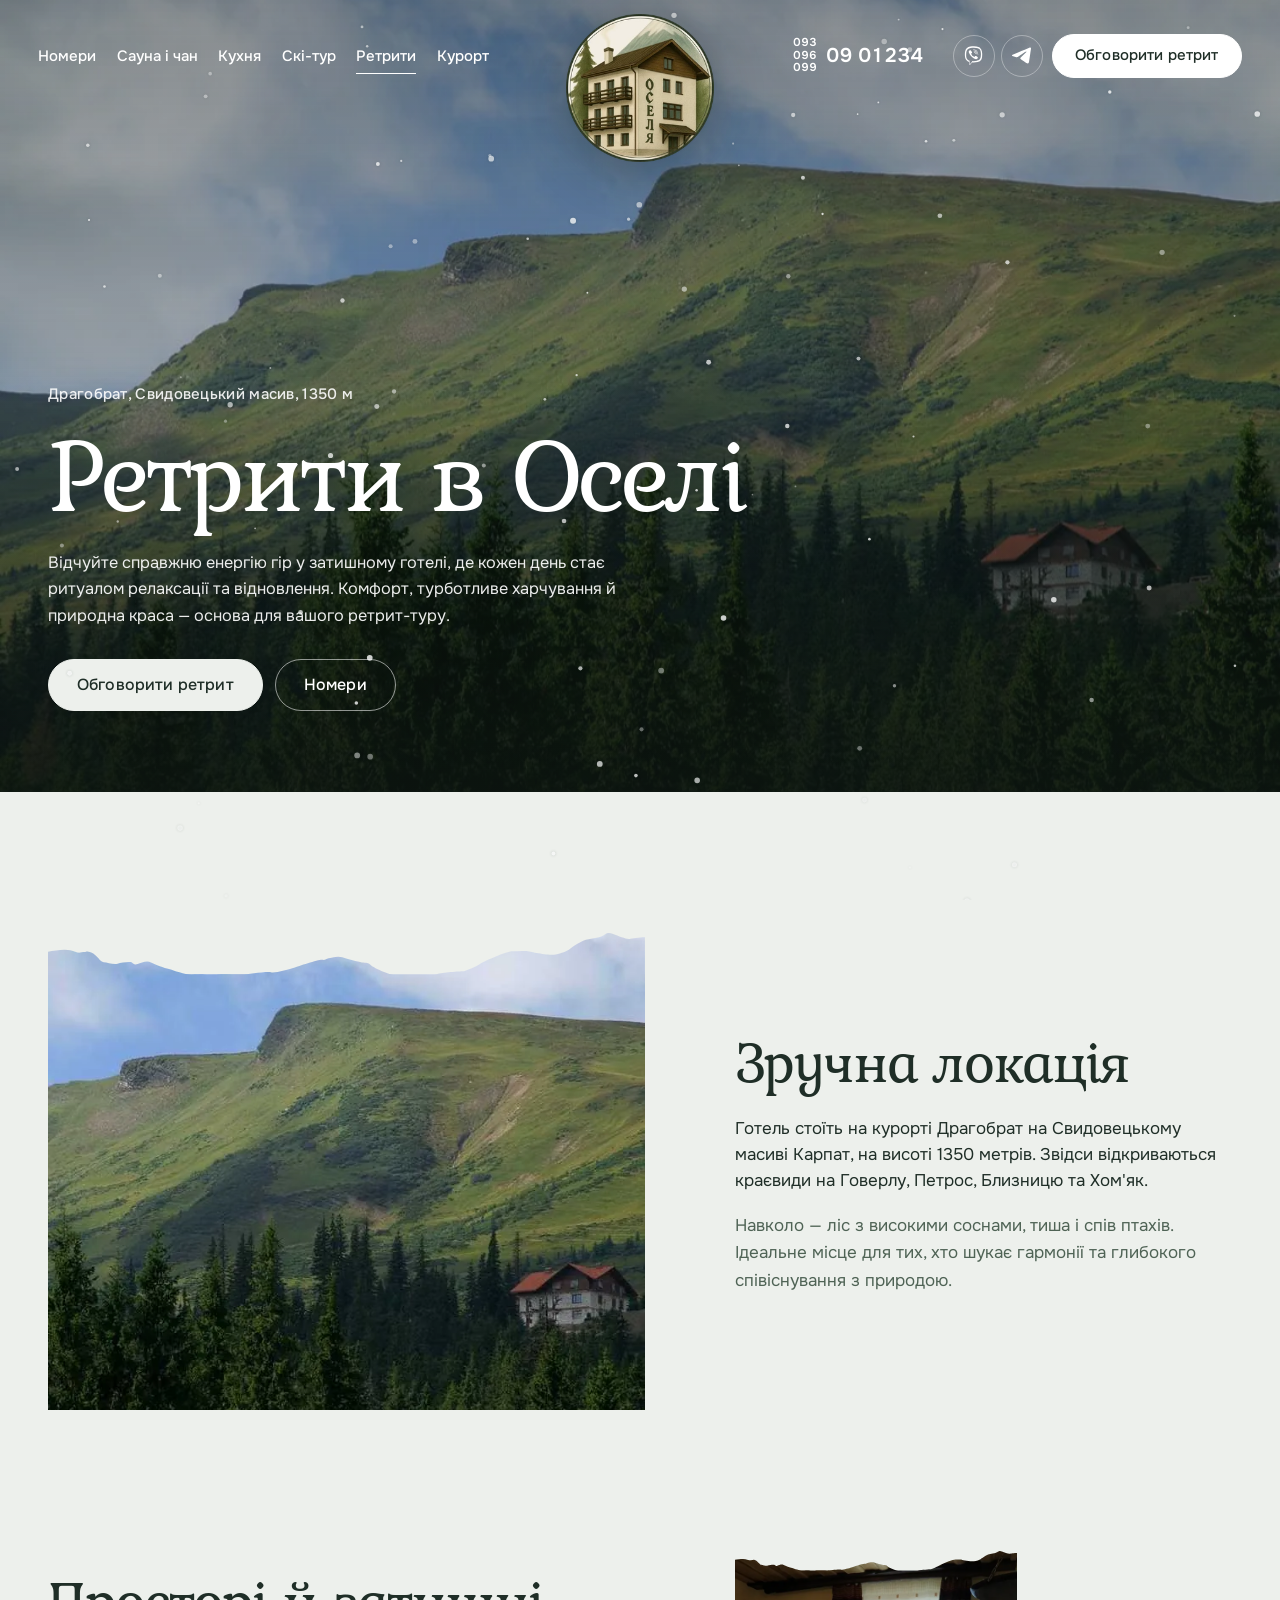
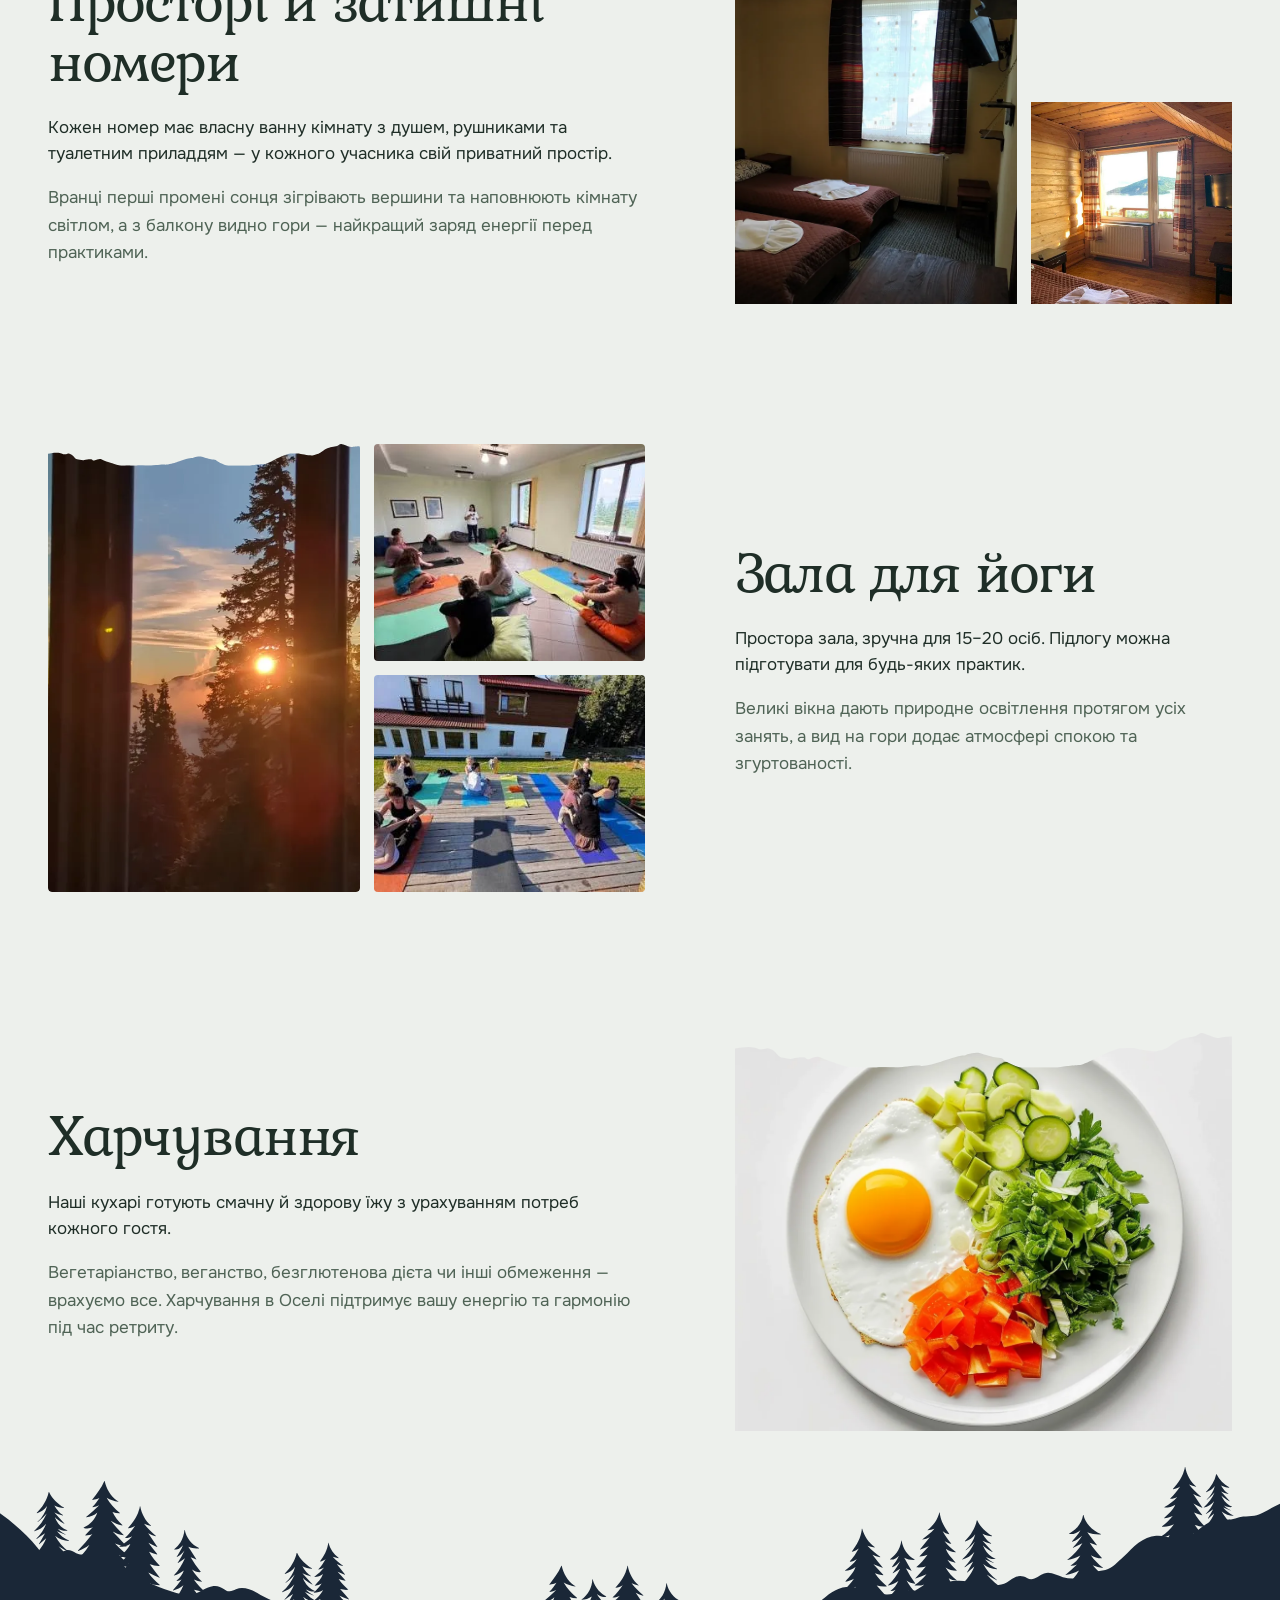
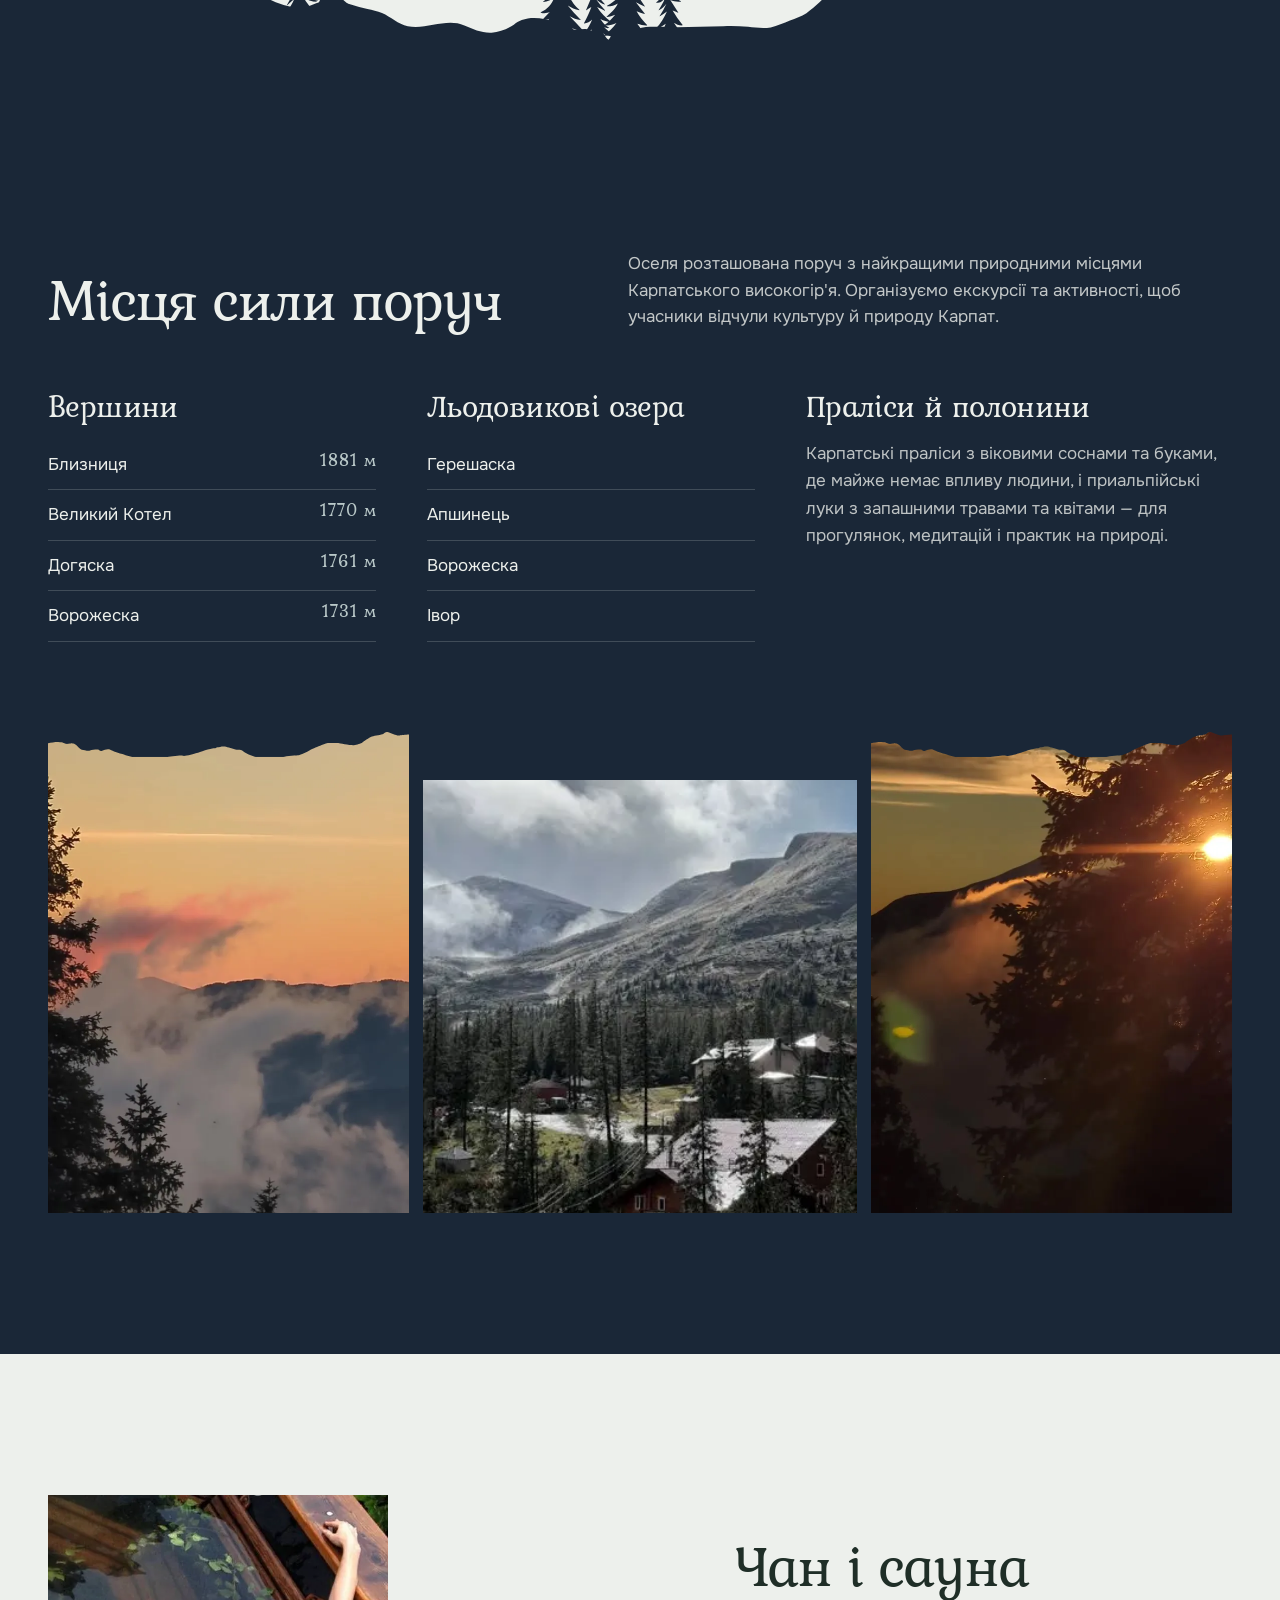
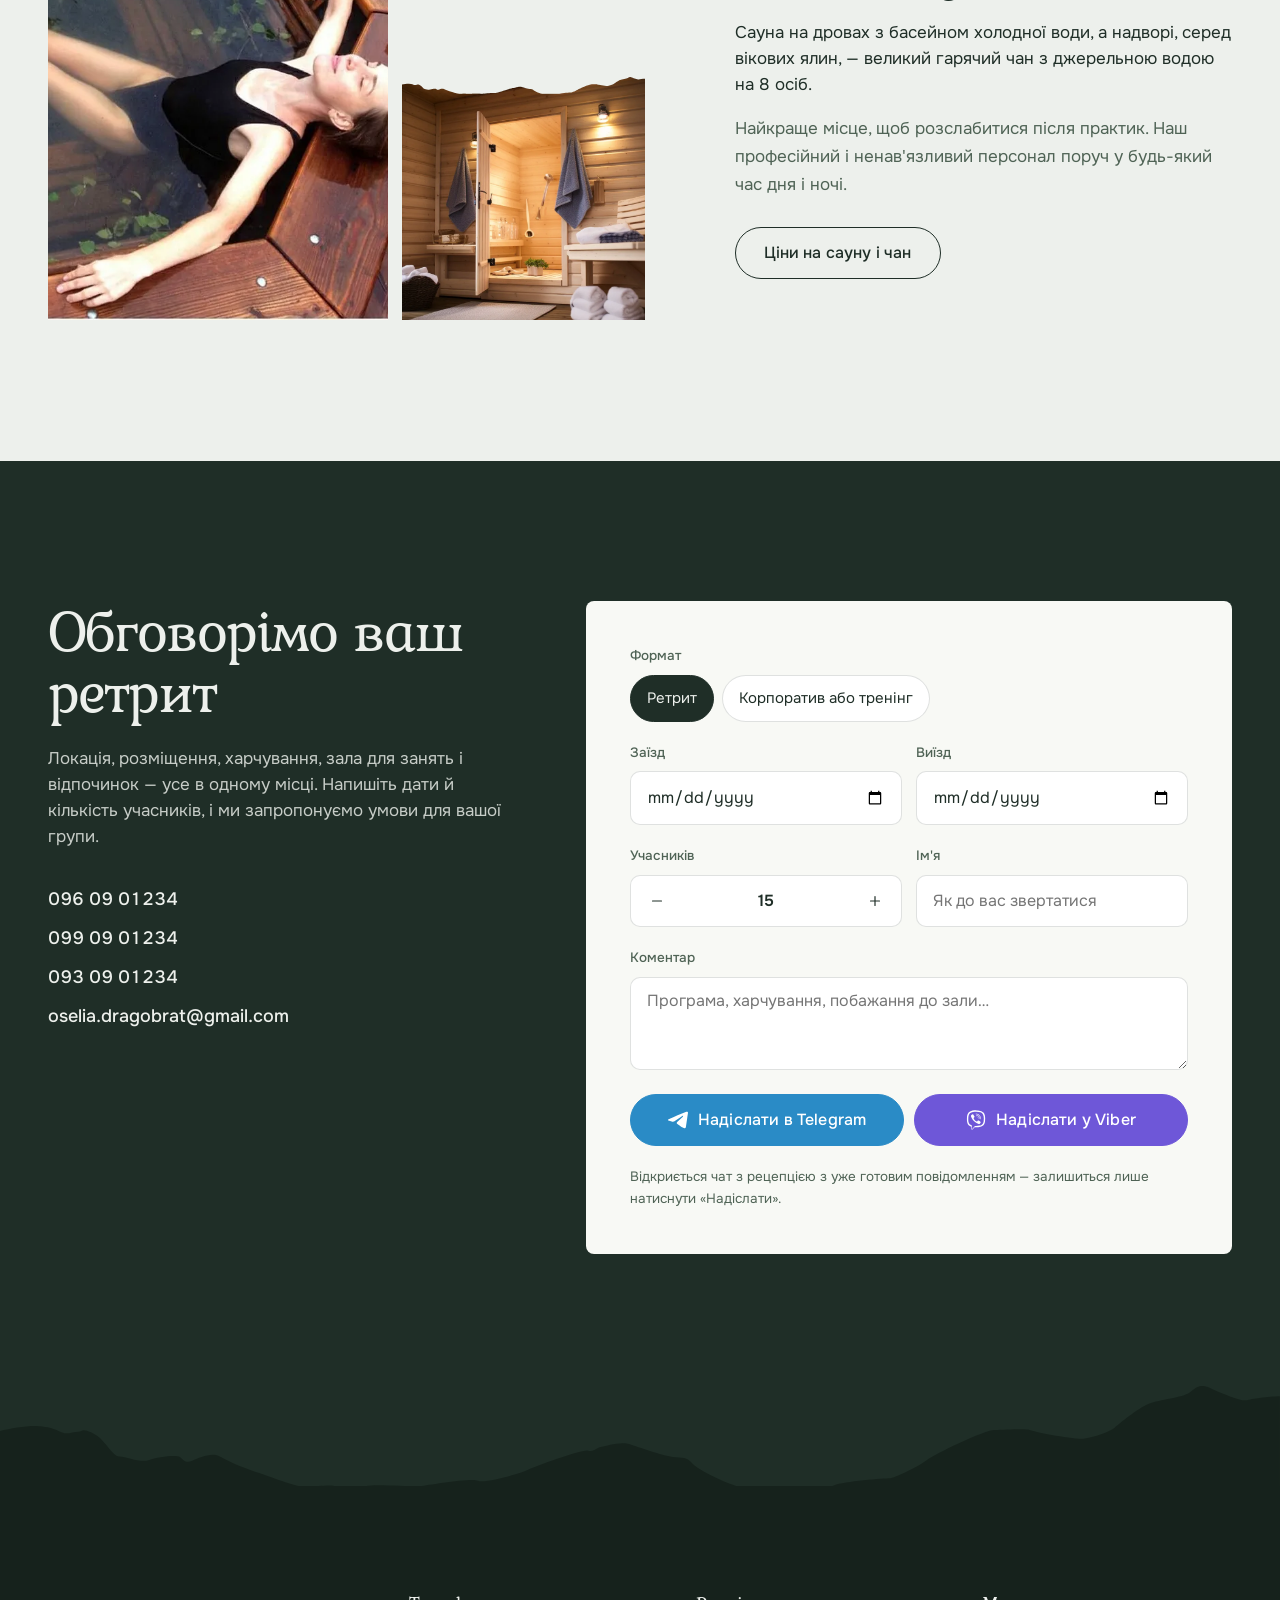
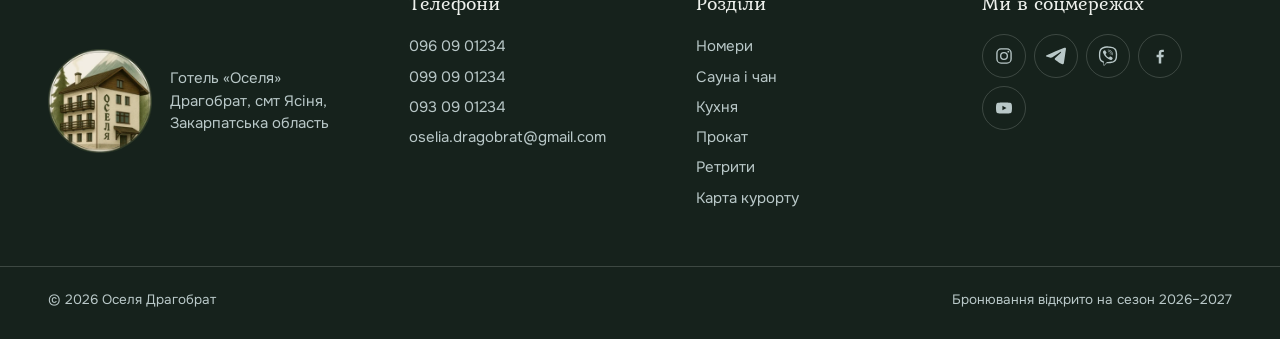
==== commit 56a06050: "Нові іконки в «Як доїхати»: позашляховик, підйом у гори, крісельний витяг Co-Authored-By: Claude Opu" ====
--- a/retreat.html
+++ b/retreat.html
@@ -66,6 +66,7 @@
   <symbol id="i-poles" viewBox="0 0 24 24"><g fill="none" stroke="currentColor" stroke-width="1.6" stroke-linecap="round" stroke-linejoin="round"><path d="M8 3l2.5 18M16 3l-2.5 18M7 3h2M15 3h2"/><circle cx="10.2" cy="18.8" r="1.6"/><circle cx="13.8" cy="18.8" r="1.6"/></g></symbol>
   <symbol id="i-sunrise" viewBox="0 0 24 24"><g fill="none" stroke="currentColor" stroke-width="1.6" stroke-linecap="round"><path d="M7 17a5 5 0 0 1 10 0M3 20.5h18M12 3.5V9M9.5 6.5 12 9l2.5-2.5M4.2 12.2l1.5 1M19.8 12.2l-1.5 1"/></g></symbol>
   <symbol id="i-train" viewBox="0 0 24 24"><g fill="none" stroke="currentColor" stroke-width="1.6" stroke-linecap="round" stroke-linejoin="round"><rect x="5.5" y="3.5" width="13" height="13" rx="3"/><path d="M5.5 10h13M9 13.5h.1M15 13.5h.1M8 20.5l1.5-4M16 20.5l-1.5-4"/></g></symbol>
+  <symbol id="i-van" viewBox="0 0 24 24"><g fill="none" stroke="currentColor" stroke-width="1.6" stroke-linecap="round" stroke-linejoin="round"><path d="M5 17H3V9.4C3 7.5 4.3 6 6.2 6h10.4c1.4 0 2.4.7 3 2l1.4 3.3V17h-1.8M15.2 17H8.8"/><path d="M6 8.6h3.2v2.6H6zM11.2 8.6h3.2v2.6h-3.2zM16.6 8.6h1.1l1.2 2.6h-2.3z"/><circle cx="6.9" cy="17.2" r="1.9"/><circle cx="17.1" cy="17.2" r="1.9"/></g></symbol><symbol id="i-climb" viewBox="0 0 24 24"><g fill="none" stroke="currentColor" stroke-width="1.6" stroke-linecap="round" stroke-linejoin="round"><path d="M2.5 20.5 10 6.5l3.2 5.6 2.2-3.4 6.1 11.8"/><path d="M4.5 20.5h17"/><path d="M7 18.2c2.6-.2 3.4-1.4 2.4-2.6s-.2-2.4 2.3-2.8"/><path d="m10.5 11.4 1.4 1.4-1.6 1.4"/></g></symbol><symbol id="i-lift" viewBox="0 0 24 24"><g fill="none" stroke="currentColor" stroke-width="1.6" stroke-linecap="round" stroke-linejoin="round"><path d="M2 6.5 22 2.5"/><path d="M12 4.5v5M9 9.5h6M9 9.5v6.5h7.5v-2"/><path d="M2.5 21.5c5.5-1.2 11.5-2.8 19-5"/></g></symbol>
   <symbol id="i-car" viewBox="0 0 24 24"><g fill="none" stroke="currentColor" stroke-width="1.6" stroke-linejoin="round"><path d="M4 16.5v-4l2-5.2c.2-.5.7-.8 1.2-.8h9.6c.5 0 1 .3 1.2.8l2 5.2v4H4Z"/><path d="M4 12.5h16"/><circle cx="7.6" cy="16.6" r="1.6"/><circle cx="16.4" cy="16.6" r="1.6"/></g></symbol>
   <symbol id="i-yoga" viewBox="0 0 24 24"><g fill="none" stroke="currentColor" stroke-width="1.6" stroke-linecap="round" stroke-linejoin="round"><circle cx="12" cy="5" r="2"/><path d="M12 8.5v5M7 10.5l5 1.5 5-1.5M5 19c2.5-.2 4.3-1.2 7-4.5 2.7 3.3 4.5 4.3 7 4.5M8 19.5h8"/></g></symbol>
   <symbol id="i-quote" viewBox="0 0 24 24"><path d="M10 7c-3 .6-5 3-5 6.2V18h5v-5H7.4c.2-1.8 1.2-3 2.6-3.6V7Zm9 0c-3 .6-5 3-5 6.2V18h5v-5h-2.6c.2-1.8 1.2-3 2.6-3.6V7Z" fill="currentColor"/></symbol>
